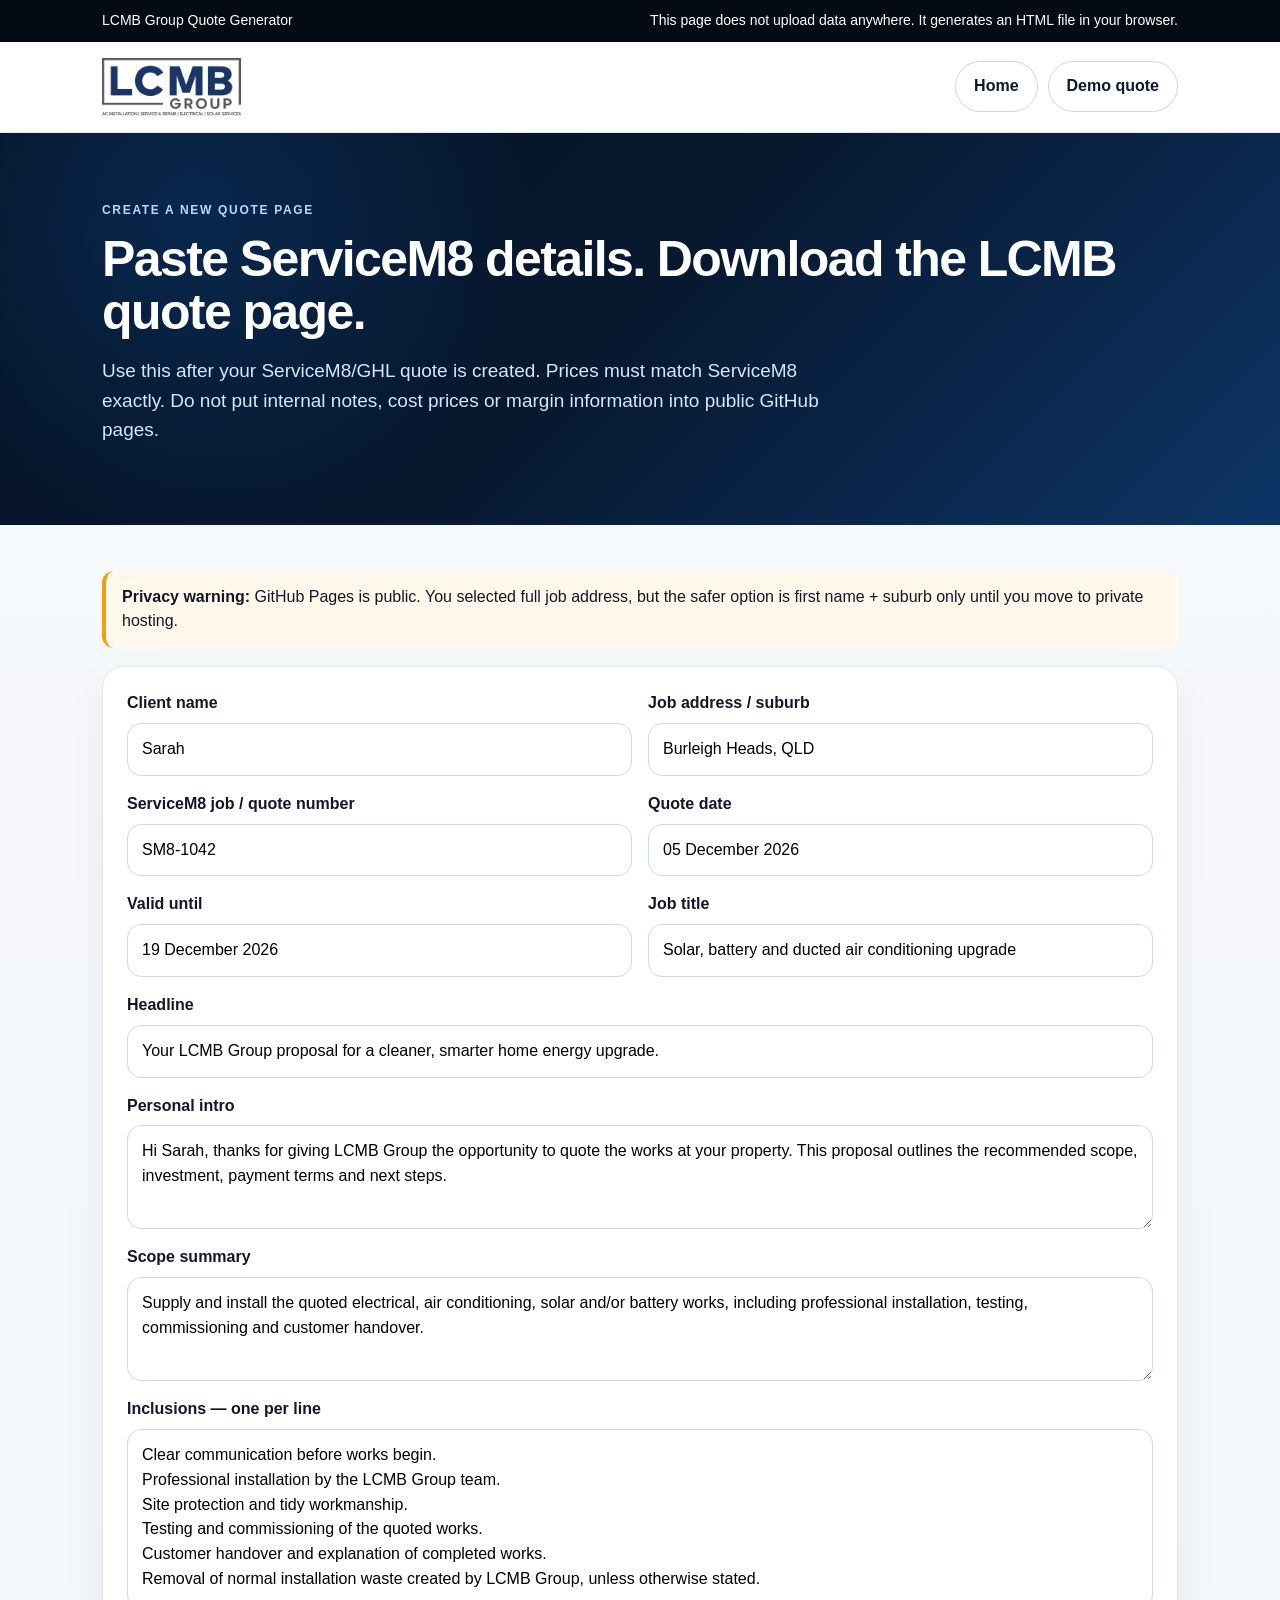
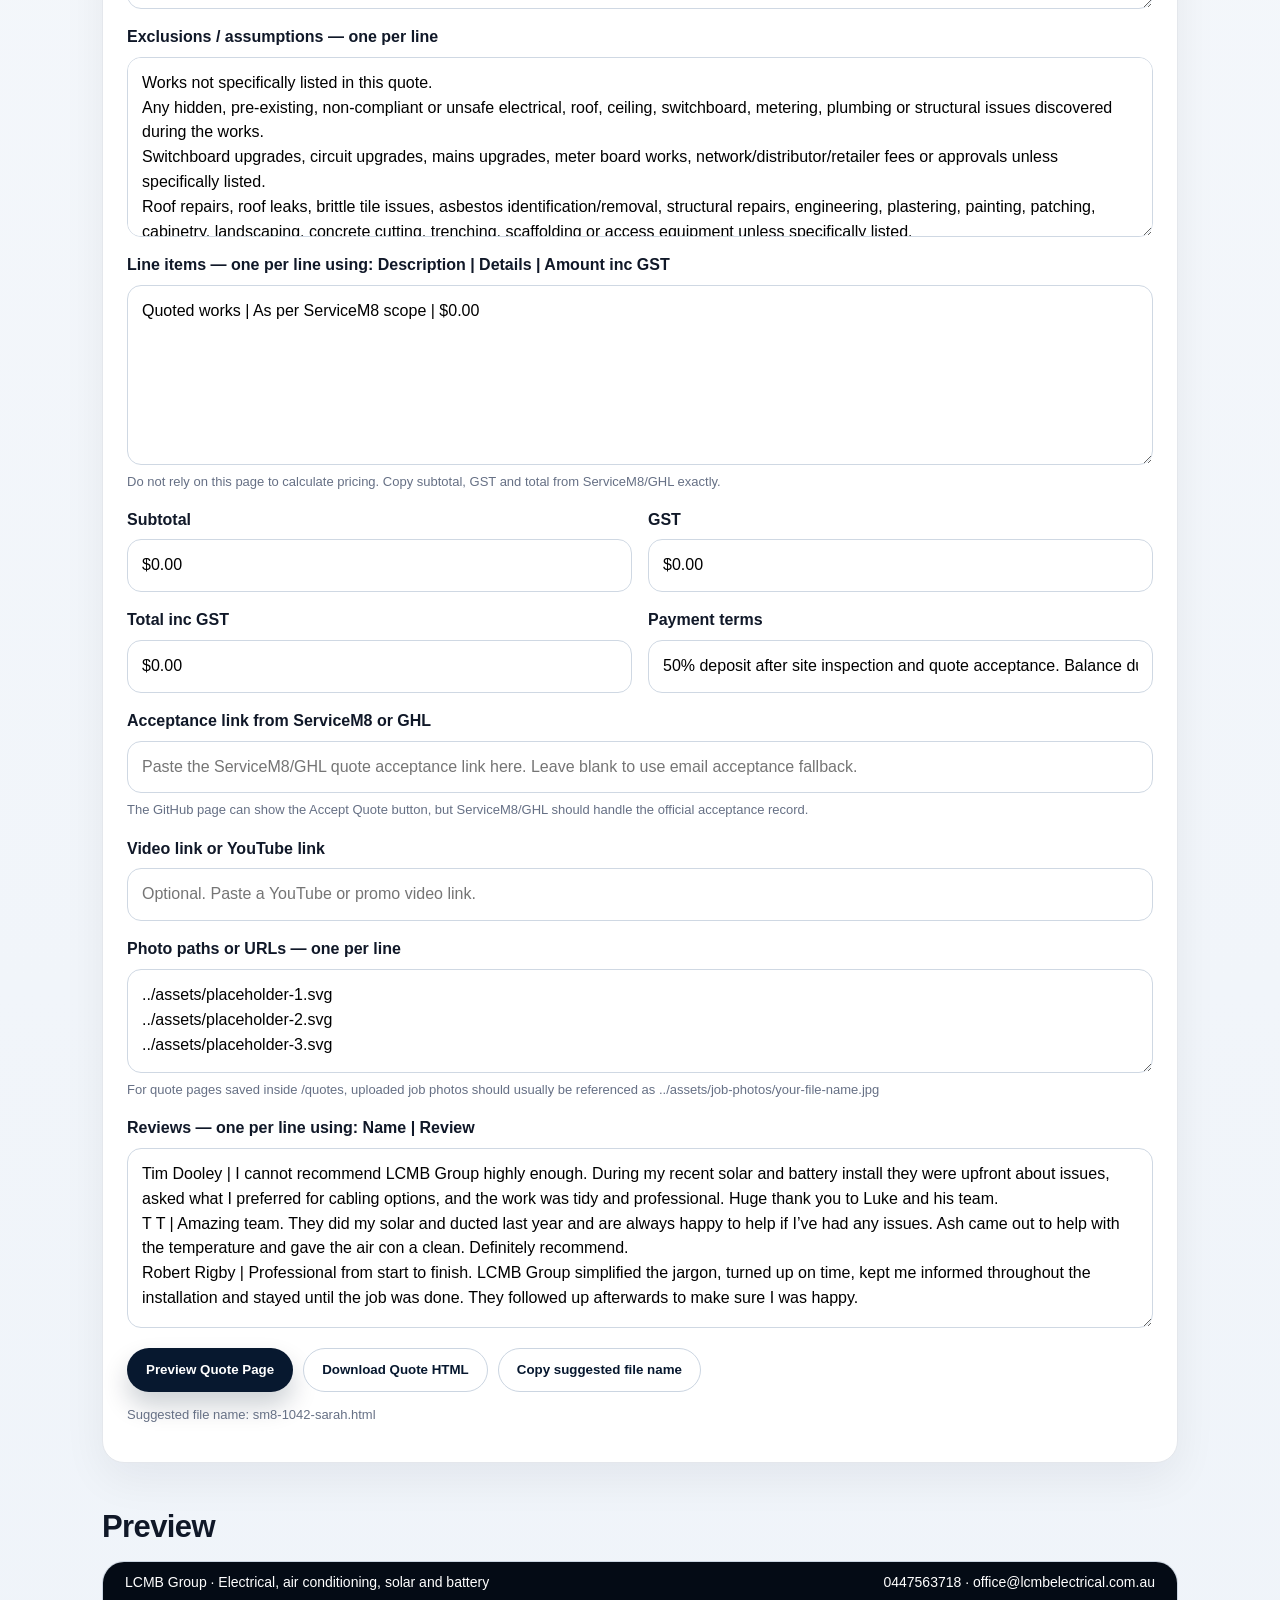
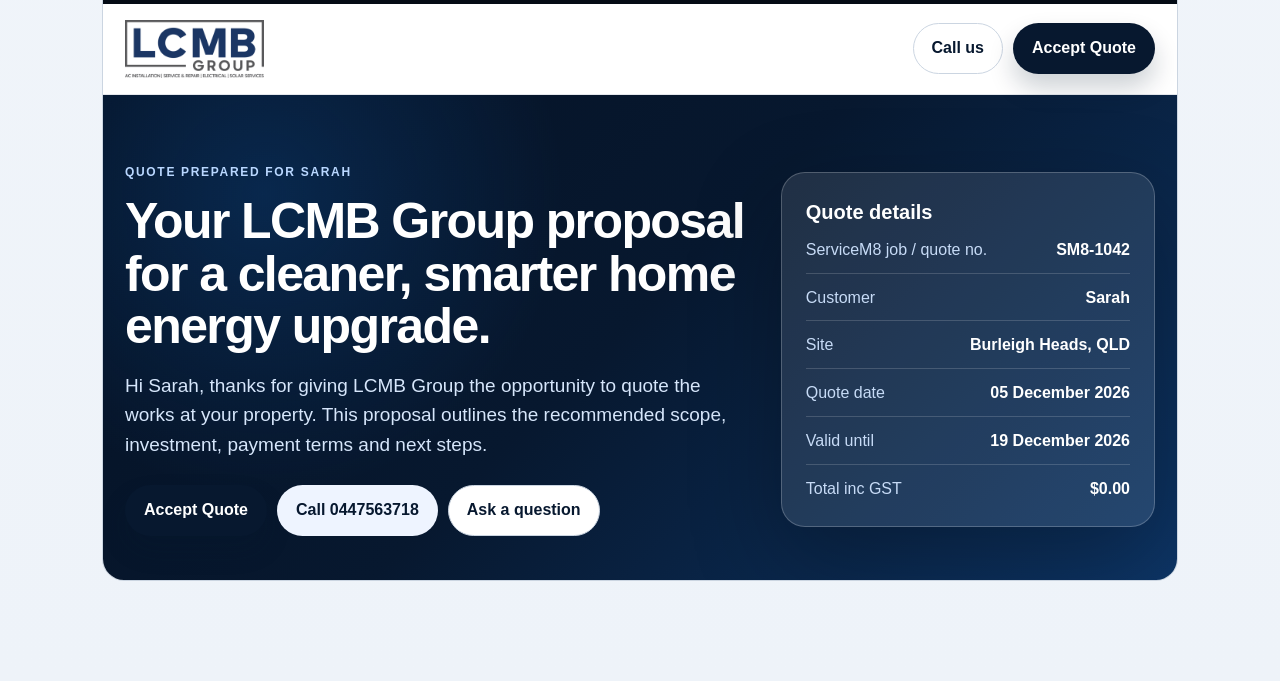
==== quote-generator.html @ 8d77b74e "Move LCMB quote website files to root" ====
<!doctype html>
<html lang="en-AU">
<head>
  <meta charset="utf-8">
  <meta name="viewport" content="width=device-width, initial-scale=1">
  <title>LCMB Quote Generator</title>
  <meta name="robots" content="noindex,nofollow">
  <link rel="stylesheet" href="assets/site.css">
</head>
<body>
  <div class="topbar">
    <div class="container">
      <span>LCMB Group Quote Generator</span>
      <span>This page does not upload data anywhere. It generates an HTML file in your browser.</span>
    </div>
  </div>
  <header class="brandbar">
    <div class="container">
      <a class="logo" href="index.html" aria-label="LCMB Group home">
        <img class="logo-img" src="assets/lcmb-logo-main.png" alt="LCMB Group">
      </a>
      <div class="nav-actions">
        <a class="btn secondary" href="index.html">Home</a>
        <a class="btn secondary" href="quotes/example-quote.html">Demo quote</a>
      </div>
    </div>
  </header>

  <section class="hero">
    <div class="container">
      <div class="kicker">Create a new quote page</div>
      <h1>Paste ServiceM8 details. Download the LCMB quote page.</h1>
      <p class="lead">Use this after your ServiceM8/GHL quote is created. Prices must match ServiceM8 exactly. Do not put internal notes, cost prices or margin information into public GitHub pages.</p>
    </div>
  </section>

  <main class="section">
    <div class="container">
      <div class="notice">
        <strong>Privacy warning:</strong> GitHub Pages is public. You selected full job address, but the safer option is first name + suburb only until you move to private hosting.
      </div>

      <form id="quoteForm" class="card" style="margin-top:18px">
        <div class="form-grid">
          <div class="form-field">
            <label for="client_name">Client name</label>
            <input id="client_name" value="Sarah">
          </div>
          <div class="form-field">
            <label for="job_address">Job address / suburb</label>
            <input id="job_address" value="Burleigh Heads, QLD">
          </div>
          <div class="form-field">
            <label for="quote_number">ServiceM8 job / quote number</label>
            <input id="quote_number" value="SM8-1042">
          </div>
          <div class="form-field">
            <label for="quote_date">Quote date</label>
            <input id="quote_date" value="">
          </div>
          <div class="form-field">
            <label for="valid_until">Valid until</label>
            <input id="valid_until" value="">
          </div>
          <div class="form-field">
            <label for="quote_title">Job title</label>
            <input id="quote_title" value="Solar, battery and ducted air conditioning upgrade">
          </div>
          <div class="form-field full">
            <label for="headline">Headline</label>
            <input id="headline" value="Your LCMB Group proposal for a cleaner, smarter home energy upgrade.">
          </div>
          <div class="form-field full">
            <label for="intro">Personal intro</label>
            <textarea id="intro">Hi Sarah, thanks for giving LCMB Group the opportunity to quote the works at your property. This proposal outlines the recommended scope, investment, payment terms and next steps.</textarea>
          </div>
          <div class="form-field full">
            <label for="scope">Scope summary</label>
            <textarea id="scope">Supply and install the quoted electrical, air conditioning, solar and/or battery works, including professional installation, testing, commissioning and customer handover.</textarea>
          </div>
          <div class="form-field full">
            <label for="inclusions">Inclusions — one per line</label>
            <textarea id="inclusions" class="tall"></textarea>
          </div>
          <div class="form-field full">
            <label for="exclusions">Exclusions / assumptions — one per line</label>
            <textarea id="exclusions" class="tall"></textarea>
          </div>
          <div class="form-field full">
            <label for="line_items">Line items — one per line using: Description | Details | Amount inc GST</label>
            <textarea id="line_items" class="tall">Quoted works | As per ServiceM8 scope | $0.00</textarea>
            <div class="small muted">Do not rely on this page to calculate pricing. Copy subtotal, GST and total from ServiceM8/GHL exactly.</div>
          </div>
          <div class="form-field">
            <label for="subtotal">Subtotal</label>
            <input id="subtotal" value="$0.00">
          </div>
          <div class="form-field">
            <label for="gst">GST</label>
            <input id="gst" value="$0.00">
          </div>
          <div class="form-field">
            <label for="total">Total inc GST</label>
            <input id="total" value="$0.00">
          </div>
          <div class="form-field">
            <label for="payment_terms">Payment terms</label>
            <input id="payment_terms" value="50% deposit after site inspection and quote acceptance. Balance due COD/on completion unless otherwise stated.">
          </div>
          <div class="form-field full">
            <label for="acceptance_url">Acceptance link from ServiceM8 or GHL</label>
            <input id="acceptance_url" placeholder="Paste the ServiceM8/GHL quote acceptance link here. Leave blank to use email acceptance fallback.">
            <div class="small muted">The GitHub page can show the Accept Quote button, but ServiceM8/GHL should handle the official acceptance record.</div>
          </div>
          <div class="form-field full">
            <label for="video_link">Video link or YouTube link</label>
            <input id="video_link" placeholder="Optional. Paste a YouTube or promo video link.">
          </div>
          <div class="form-field full">
            <label for="photos">Photo paths or URLs — one per line</label>
            <textarea id="photos" placeholder="../assets/job-photos/photo-1.jpg&#10;../assets/job-photos/photo-2.jpg&#10;../assets/job-photos/photo-3.jpg">../assets/placeholder-1.svg
../assets/placeholder-2.svg
../assets/placeholder-3.svg</textarea>
            <div class="small muted">For quote pages saved inside /quotes, uploaded job photos should usually be referenced as ../assets/job-photos/your-file-name.jpg</div>
          </div>
          <div class="form-field full">
            <label for="reviews">Reviews — one per line using: Name | Review</label>
            <textarea id="reviews" class="tall"></textarea>
          </div>
        </div>

        <div class="toolbar" style="margin-top:20px">
          <button class="btn primary" type="button" id="previewBtn">Preview Quote Page</button>
          <button class="btn secondary" type="button" id="downloadBtn">Download Quote HTML</button>
          <button class="btn secondary" type="button" id="copyNameBtn">Copy suggested file name</button>
        </div>
        <p id="fileNameOutput" class="small muted"></p>
      </form>

      <section class="section">
        <h2>Preview</h2>
        <iframe id="previewFrame" class="preview-frame" title="Quote preview"></iframe>
      </section>
    </div>
  </main>

<script>
const BUSINESS = {"name": "LCMB Group", "phone": "0447563718", "email_primary": "office@lcmbelectrical.com.au", "email_projects": "projects@lcmbelectrical.com.au", "website": "www.lcmbelectrical.com.au", "abn": "80 680 633 416", "areas": "Gold Coast and Brisbane", "services": "Electrical, air conditioning, solar and battery", "brand_colours": "Navy blue, white, dark blue, grey and black", "tone": "Premium, clean, professional and friendly"};
const DEFAULT_INCLUSIONS = "Clear communication before works begin.\nProfessional installation by the LCMB Group team.\nSite protection and tidy workmanship.\nTesting and commissioning of the quoted works.\nCustomer handover and explanation of completed works.\nRemoval of normal installation waste created by LCMB Group, unless otherwise stated.";
const DEFAULT_EXCLUSIONS = "Works not specifically listed in this quote.\nAny hidden, pre-existing, non-compliant or unsafe electrical, roof, ceiling, switchboard, metering, plumbing or structural issues discovered during the works.\nSwitchboard upgrades, circuit upgrades, mains upgrades, meter board works, network/distributor/retailer fees or approvals unless specifically listed.\nRoof repairs, roof leaks, brittle tile issues, asbestos identification/removal, structural repairs, engineering, plastering, painting, patching, cabinetry, landscaping, concrete cutting, trenching, scaffolding or access equipment unless specifically listed.\nFor air conditioning: repairs to existing ductwork, return air issues, condensate drainage issues, drain pumps, access limitations, controller/network issues or maintenance-related faults unless specifically listed.\nFor solar and battery: shading changes, tree trimming, internet/Wi-Fi/router issues, monitoring app setup beyond standard handover, tariff changes, retailer delays, distributor/metering delays, and performance changes caused by weather, shade, consumption patterns or future site changes.\nAfter-hours work, urgent attendance, permits, traffic control, additional labour/materials or variations outside the quoted scope unless approved in writing.";
const WORKMANSHIP = "LCMB Group provides a 10-year workmanship warranty on LCMB Group workmanship, subject to normal conditions and the quoted scope. Product and equipment warranties are provided by the relevant manufacturer and may vary by product. Warranty does not cover misuse, lack of maintenance, storm or accidental damage, third-party alterations, pre-existing faults, customer-supplied equipment, or issues outside the quoted works.";
const DEFAULT_REVIEWS = [{"name": "Tim Dooley", "quote": "I cannot recommend LCMB Group highly enough. During my recent solar and battery install they were upfront about issues, asked what I preferred for cabling options, and the work was tidy and professional. Huge thank you to Luke and his team."}, {"name": "T T", "quote": "Amazing team. They did my solar and ducted last year and are always happy to help if I\u2019ve had any issues. Ash came out to help with the temperature and gave the air con a clean. Definitely recommend."}, {"name": "Robert Rigby", "quote": "Professional from start to finish. LCMB Group simplified the jargon, turned up on time, kept me informed throughout the installation and stayed until the job was done. They followed up afterwards to make sure I was happy."}];
const FAQS = [["How do I accept the quote?", "Click the Accept Quote button on this page. If a ServiceM8 or GHL acceptance link has been added, it will take you to the formal acceptance page. If not, it will open an email so you can confirm acceptance in writing."], ["How long is this quote valid for?", "This quote is valid for 14 days unless stated otherwise."], ["Is GST included?", "Yes. The total shown on this quote is GST inclusive unless specifically stated otherwise."], ["Is a deposit required?", "Yes. LCMB Group generally requires a 50% deposit after site inspection and quote acceptance, with the balance due COD/on completion unless otherwise stated."], ["What happens if extra work is found?", "If extra works, hidden faults or safety issues are found, LCMB Group will explain the issue and seek approval before proceeding with additional chargeable work."], ["Do you clean up afterwards?", "Yes. We aim to leave the work area clean and tidy, including removal of normal installation waste created by our team unless otherwise stated."], ["Who handles product warranties?", "Manufacturer warranties apply to products and equipment. LCMB Group will provide workmanship support for our own installation work in line with our workmanship warranty."]];
const SITE_CSS = "\n:root{\n  --navy:#07182f;\n  --navy2:#0b2547;\n  --blue:#0e4d92;\n  --ink:#101828;\n  --muted:#667085;\n  --line:#d0d5dd;\n  --bg:#f5f7fb;\n  --card:#ffffff;\n  --soft:#eaf2ff;\n  --dark:#050b14;\n  --ok:#0f766e;\n}\n*{box-sizing:border-box}\nbody{\n  margin:0;\n  font-family:Arial, Helvetica, sans-serif;\n  color:var(--ink);\n  background:linear-gradient(180deg,#f7f9fc 0%,#eef3f9 100%);\n  line-height:1.55;\n}\na{color:inherit}\n.container{max-width:1120px;margin:0 auto;padding:0 22px}\n.topbar{\n  background:#040b15;\n  color:white;\n  font-size:14px;\n}\n.topbar .container{\n  display:flex;\n  gap:18px;\n  justify-content:space-between;\n  align-items:center;\n  padding-top:10px;\n  padding-bottom:10px;\n  flex-wrap:wrap;\n}\n.brandbar{\n  background:rgba(255,255,255,.96);\n  border-bottom:1px solid #e4e7ec;\n  position:sticky;\n  top:0;\n  z-index:50;\n  backdrop-filter:blur(8px);\n}\n.brandbar .container{\n  display:flex;\n  align-items:center;\n  justify-content:space-between;\n  padding-top:16px;\n  padding-bottom:16px;\n  gap:20px;\n}\n.logo{\n  display:flex;\n  align-items:center;\n  gap:12px;\n  text-decoration:none;\n}\n.logo-mark{\n  width:46px;height:46px;border-radius:13px;\n  background:linear-gradient(135deg,var(--navy),var(--blue));\n  display:grid;place-items:center;color:white;font-weight:800;letter-spacing:-1px;\n  box-shadow:0 12px 28px rgba(7,24,47,.22);\n}\n.logo-text strong{display:block;font-size:19px;letter-spacing:.06em}\n.logo-text span{display:block;font-size:12px;color:var(--muted);text-transform:uppercase;letter-spacing:.12em}\n\n.logo-img{\n  display:block;\n  width:auto;\n  height:58px;\n  max-width:260px;\n  object-fit:contain;\n}\n@media (max-width:520px){\n  .logo-img{height:46px;max-width:220px}\n}\n\n.nav-actions{display:flex;gap:10px;flex-wrap:wrap}\n.btn{\n  display:inline-flex;align-items:center;justify-content:center;\n  gap:8px;\n  min-height:44px;\n  padding:12px 18px;\n  border-radius:999px;\n  border:1px solid transparent;\n  text-decoration:none;\n  font-weight:700;\n  cursor:pointer;\n  transition:.18s ease;\n  font-family:inherit;\n}\n.btn.primary{background:var(--navy);color:white;box-shadow:0 14px 26px rgba(7,24,47,.20)}\n.btn.primary:hover{background:#0d2b52;transform:translateY(-1px)}\n.btn.secondary{background:white;color:var(--navy);border-color:#cbd5e1}\n.btn.secondary:hover{border-color:var(--navy);transform:translateY(-1px)}\n.btn.light{background:#eef4ff;color:var(--navy)}\n.hero{\n  background:\n    radial-gradient(circle at 15% 20%,rgba(14,77,146,.35),transparent 30%),\n    linear-gradient(135deg,#051225 0%,#07182f 48%,#0d3566 100%);\n  color:white;\n  padding:68px 0 54px;\n}\n.hero-grid{\n  display:grid;\n  grid-template-columns:1.25fr .75fr;\n  gap:32px;\n  align-items:center;\n}\n.kicker{\n  color:#b9d7ff;\n  font-weight:800;\n  text-transform:uppercase;\n  letter-spacing:.14em;\n  font-size:12px;\n  margin-bottom:14px;\n}\nh1{font-size:50px;line-height:1.05;margin:0 0 18px;letter-spacing:-1.6px}\nh2{font-size:31px;line-height:1.15;margin:0 0 16px;letter-spacing:-.6px}\nh3{font-size:20px;margin:0 0 10px}\n.lead{font-size:19px;color:#d6e6fb;max-width:720px;margin:0 0 26px}\n.hero-card{\n  background:rgba(255,255,255,.1);\n  border:1px solid rgba(255,255,255,.22);\n  border-radius:24px;\n  padding:24px;\n  box-shadow:0 30px 90px rgba(0,0,0,.28);\n}\n.detail-list{display:grid;gap:12px}\n.detail-row{\n  display:flex;justify-content:space-between;gap:18px;\n  border-bottom:1px solid rgba(255,255,255,.16);\n  padding-bottom:10px;\n}\n.detail-row:last-child{border-bottom:0;padding-bottom:0}\n.detail-row span:first-child{color:#c7dbf6}\n.detail-row span:last-child{text-align:right;font-weight:700}\n.section{padding:46px 0}\n.cards{display:grid;grid-template-columns:repeat(3,1fr);gap:18px}\n.card{\n  background:var(--card);\n  border:1px solid #e4e7ec;\n  border-radius:22px;\n  padding:24px;\n  box-shadow:0 16px 44px rgba(16,24,40,.06);\n}\n.card.soft{background:#f8fbff}\n.card.dark{background:var(--navy);color:white;border-color:transparent}\n.card.dark p,.card.dark li{color:#d6e6fb}\n.muted{color:var(--muted)}\n.grid-2{display:grid;grid-template-columns:1fr 1fr;gap:18px}\n.grid-3{display:grid;grid-template-columns:repeat(3,1fr);gap:18px}\n.pill{\n  display:inline-flex;\n  background:#e8f2ff;\n  color:#0b3a70;\n  border:1px solid #c9ddfb;\n  border-radius:999px;\n  padding:8px 12px;\n  font-weight:800;\n  font-size:13px;\n}\n.list{\n  padding:0;\n  margin:12px 0 0;\n  list-style:none;\n}\n.list li{\n  padding:11px 0 11px 34px;\n  border-bottom:1px solid #edf0f5;\n  position:relative;\n}\n.list li:last-child{border-bottom:0}\n.list li:before{\n  content:\"\u2713\";\n  width:22px;height:22px;\n  border-radius:50%;\n  background:#e7f6f3;\n  color:var(--ok);\n  position:absolute;\n  left:0;top:12px;\n  display:grid;place-items:center;\n  font-weight:900;\n}\n.list.warn li:before{\n  content:\"\";\n  background:#fff3e6;\n  border:2px solid #f59e0b;\n}\n.quote-table{\n  width:100%;\n  border-collapse:collapse;\n  overflow:hidden;\n  border-radius:18px;\n  background:white;\n}\n.quote-table th{\n  background:#07182f;color:white;\n  text-align:left;\n  padding:14px;\n  font-size:13px;\n  letter-spacing:.08em;\n  text-transform:uppercase;\n}\n.quote-table td{\n  border-bottom:1px solid #edf0f5;\n  padding:14px;\n  vertical-align:top;\n}\n.quote-table td:last-child,.quote-table th:last-child{text-align:right;white-space:nowrap}\n.total-box{\n  max-width:430px;\n  margin-left:auto;\n  margin-top:16px;\n  background:white;\n  border:1px solid #e4e7ec;\n  border-radius:22px;\n  padding:18px;\n}\n.total-row{\n  display:flex;justify-content:space-between;gap:16px;\n  padding:9px 0;border-bottom:1px solid #edf0f5;\n}\n.total-row:last-child{border-bottom:0}\n.total-row.grand{\n  font-size:24px;\n  font-weight:900;\n  color:var(--navy);\n}\n.process{counter-reset:step;display:grid;grid-template-columns:repeat(4,1fr);gap:16px}\n.step{\n  background:white;border:1px solid #e4e7ec;border-radius:22px;padding:22px;\n  position:relative;\n}\n.step:before{\n  counter-increment:step;\n  content:counter(step);\n  display:grid;place-items:center;\n  width:34px;height:34px;border-radius:50%;\n  background:var(--navy);color:white;font-weight:900;\n  margin-bottom:12px;\n}\n.review{\n  display:flex;flex-direction:column;gap:12px;\n}\n.review .stars{color:#f59e0b;letter-spacing:2px;font-size:17px}\n.video-wrap{\n  position:relative;padding-bottom:56.25%;height:0;overflow:hidden;border-radius:22px;background:#0b1220;border:1px solid #26364d;\n}\n.video-wrap iframe{position:absolute;inset:0;width:100%;height:100%;border:0}\n.photo-grid{display:grid;grid-template-columns:repeat(3,1fr);gap:12px}\n.photo-grid img{\n  width:100%;\n  height:210px;\n  object-fit:cover;\n  border-radius:18px;\n  border:1px solid #e4e7ec;\n  background:#eef2f7;\n}\n.cta{\n  background:linear-gradient(135deg,#07182f,#0d3566);\n  color:white;\n  border-radius:28px;\n  padding:34px;\n  display:flex;\n  align-items:center;\n  justify-content:space-between;\n  gap:20px;\n  flex-wrap:wrap;\n}\n.cta p{color:#d6e6fb;margin:0}\n.footer{\n  background:#040b15;color:#cbd5e1;padding:30px 0;font-size:14px;\n}\n.footer a{color:white}\n.notice{\n  border-left:4px solid #f59e0b;\n  background:#fff8eb;\n  padding:14px 16px;\n  border-radius:12px;\n}\n.form-grid{\n  display:grid;\n  grid-template-columns:1fr 1fr;\n  gap:16px;\n}\n.form-field{display:flex;flex-direction:column;gap:7px}\n.form-field.full{grid-column:1/-1}\nlabel{font-weight:800}\ninput,textarea,select{\n  width:100%;\n  border:1px solid #cfd8e3;\n  border-radius:14px;\n  padding:13px 14px;\n  font:inherit;\n  background:white;\n}\ntextarea{min-height:104px;resize:vertical}\ntextarea.tall{min-height:180px}\n.toolbar{\n  display:flex;\n  gap:10px;\n  flex-wrap:wrap;\n  align-items:center;\n}\n.preview-frame{\n  width:100%;\n  min-height:620px;\n  border:1px solid #cbd5e1;\n  border-radius:22px;\n  background:white;\n}\n.small{font-size:13px}\n@media (max-width:900px){\n  .hero-grid,.grid-2,.cards,.grid-3,.process{grid-template-columns:1fr}\n  h1{font-size:38px}\n  .brandbar .container{align-items:flex-start;flex-direction:column}\n  .form-grid{grid-template-columns:1fr}\n  .photo-grid{grid-template-columns:1fr}\n  .quote-table{font-size:14px}\n  .quote-table th:nth-child(2),.quote-table td:nth-child(2){display:none}\n}\n@media print{\n  .topbar,.brandbar .nav-actions,.cta .btn,.no-print{display:none!important}\n  body{background:white}\n  .section{padding:22px 0}\n  .card,.total-box{box-shadow:none}\n}\n";

function $(id) { return document.getElementById(id); }

function escapeHtml(value) {
  return String(value ?? "").replace(/[&<>"']/g, function(ch) {
    return ({"&":"&amp;","<":"&lt;",">":"&gt;","\"":"&quot;","'":"&#039;"})[ch];
  });
}

function initDefaults() {
  $("inclusions").value = DEFAULT_INCLUSIONS;
  $("exclusions").value = DEFAULT_EXCLUSIONS;
  $("reviews").value = DEFAULT_REVIEWS.map(r => r.name + " | " + r.quote).join("\n");
  const today = new Date();
  const valid = new Date();
  valid.setDate(today.getDate() + 14);
  $("quote_date").value = formatDate(today);
  $("valid_until").value = formatDate(valid);
}
function formatDate(d) {
  return d.toLocaleDateString("en-AU", { day: "2-digit", month: "long", year: "numeric" });
}

function readLines(id) {
  return $(id).value.split(/\r?\n/).map(s => s.trim()).filter(Boolean);
}

function linesToLi(lines, fallback) {
  const items = lines.length ? lines : [fallback || "To be confirmed."];
  return items.map(item => `<li>${escapeHtml(item)}</li>`).join("\n");
}

function reviewCards() {
  const rows = readLines("reviews").map(line => {
    const parts = line.split("|");
    return {
      name: (parts[0] || "LCMB customer").trim(),
      quote: (parts.slice(1).join("|") || "").trim()
    };
  }).filter(r => r.quote);
  const finalRows = rows.length ? rows : DEFAULT_REVIEWS;
  return finalRows.map(r => `<div class="card review"><div class="stars">★★★★★</div><p>“${escapeHtml(r.quote)}”</p><strong>${escapeHtml(r.name)}</strong></div>`).join("\n");
}

function faqCards() {
  return FAQS.map(row => `<div class="card"><h3>${escapeHtml(row[0])}</h3><p class="muted">${escapeHtml(row[1])}</p></div>`).join("\n");
}

function tableRows() {
  const lines = readLines("line_items");
  if (!lines.length) return "<tr><td>Quoted works</td><td>As per ServiceM8 quote.</td><td>Refer to ServiceM8</td></tr>";
  return lines.map(line => {
    const parts = line.split("|").map(p => p.trim());
    let desc = parts[0] || "";
    let detail = "";
    let amount = "";
    if (parts.length === 1) {
      amount = "";
    } else if (parts.length === 2) {
      amount = parts[1];
    } else {
      detail = parts[1];
      amount = parts.slice(2).join(" | ");
    }
    return `<tr><td>${escapeHtml(desc)}</td><td>${escapeHtml(detail)}</td><td>${escapeHtml(amount)}</td></tr>`;
  }).join("\n");
}

function youtubeEmbed(url) {
  const value = String(url || "").trim();
  if (!value) return "";
  let id = "";
  let match = value.match(/youtu\.be\/([A-Za-z0-9_-]{6,})/);
  if (match) id = match[1];
  match = value.match(/[?&]v=([A-Za-z0-9_-]{6,})/);
  if (match) id = match[1];
  match = value.match(/youtube\.com\/shorts\/([A-Za-z0-9_-]{6,})/);
  if (match) id = match[1];
  match = value.match(/youtube\.com\/embed\/([A-Za-z0-9_-]{6,})/);
  if (match) id = match[1];
  return id ? `https://www.youtube.com/embed/${id}` : "";
}

function videoBlock() {
  const link = $("video_link").value.trim();
  const embed = youtubeEmbed(link);
  if (embed) {
    return `<section class="section">
      <div class="container grid-2">
        <div>
          <span class="pill">About LCMB Group</span>
          <h2 style="margin-top:12px">A quick look at the team behind the work</h2>
          <p class="muted">Watch this short video to learn more about LCMB Group and the way we approach workmanship, communication and customer care.</p>
        </div>
        <div class="video-wrap"><iframe src="${escapeHtml(embed)}" title="LCMB Group video" allowfullscreen></iframe></div>
      </div>
    </section>`;
  }
  if (link) {
    return `<section class="section"><div class="container card"><span class="pill">About LCMB Group</span><h2 style="margin-top:12px">A quick look at the team behind the work</h2><p class="muted">Company video: <a href="${escapeHtml(link)}" target="_blank" rel="noopener">watch here</a></p></div></section>`;
  }
  return "";
}

function photoGrid() {
  const photos = readLines("photos");
  const finalPhotos = photos.length ? photos : ["../assets/placeholder-1.svg","../assets/placeholder-2.svg","../assets/placeholder-3.svg"];
  return finalPhotos.map(src => `<img src="${escapeHtml(src)}" alt="LCMB project photo">`).join("\n");
}

function getAcceptHref() {
  const acceptance = $("acceptance_url").value.trim();
  if (acceptance) return acceptance;
  const subject = encodeURIComponent("Accepting quote " + $("quote_number").value.trim());
  const body = encodeURIComponent("Hi LCMB Group,\n\nI would like to accept quote " + $("quote_number").value.trim() + ".\n\nThanks.");
  return `mailto:${BUSINESS.email_primary}?subject=${subject}&body=${body}`;
}

function suggestedFileName() {
  const q = $("quote_number").value.trim().toLowerCase().replace(/[^a-z0-9]+/g, "-").replace(/^-|-$/g, "") || "quote";
  const c = $("client_name").value.trim().toLowerCase().replace(/[^a-z0-9]+/g, "-").replace(/^-|-$/g, "") || "client";
  return `${q}-${c}.html`;
}

function buildHtml() {
  const acceptHref = getAcceptHref();
  return `<!doctype html>
<html lang="en-AU">
<head>
  <meta charset="utf-8">
  <meta name="viewport" content="width=device-width, initial-scale=1">
  <title>${escapeHtml($("quote_title").value)} · ${escapeHtml($("quote_number").value)}</title>
  <meta name="robots" content="noindex,nofollow">
  <style>${SITE_CSS}</style>
</head>
<body>
  <div class="topbar">
    <div class="container">
      <span>LCMB Group · ${escapeHtml(BUSINESS.services)}</span>
      <span>${escapeHtml(BUSINESS.phone)} · ${escapeHtml(BUSINESS.email_primary)}</span>
    </div>
  </div>
  <header class="brandbar">
    <div class="container">
      <a class="logo" href="../index.html" aria-label="LCMB Group home">
        <img class="logo-img" src="../assets/lcmb-logo-main.png" alt="LCMB Group">
      </a>
      <div class="nav-actions">
        <a class="btn secondary" href="tel:${escapeHtml(BUSINESS.phone)}">Call us</a>
        <a class="btn primary" href="${escapeHtml(acceptHref)}" target="_blank" rel="noopener">Accept Quote</a>
      </div>
    </div>
  </header>

  <section class="hero">
    <div class="container hero-grid">
      <div>
        <div class="kicker">Quote prepared for ${escapeHtml($("client_name").value)}</div>
        <h1>${escapeHtml($("headline").value)}</h1>
        <p class="lead">${escapeHtml($("intro").value)}</p>
        <div class="toolbar">
          <a class="btn primary" href="${escapeHtml(acceptHref)}" target="_blank" rel="noopener">Accept Quote</a>
          <a class="btn light" href="tel:${escapeHtml(BUSINESS.phone)}">Call ${escapeHtml(BUSINESS.phone)}</a>
          <a class="btn secondary" href="mailto:${escapeHtml(BUSINESS.email_primary)}?subject=Question%20about%20quote%20${encodeURIComponent($("quote_number").value)}">Ask a question</a>
        </div>
      </div>
      <div class="hero-card">
        <h3>Quote details</h3>
        <div class="detail-list">
          <div class="detail-row"><span>ServiceM8 job / quote no.</span><span>${escapeHtml($("quote_number").value)}</span></div>
          <div class="detail-row"><span>Customer</span><span>${escapeHtml($("client_name").value)}</span></div>
          <div class="detail-row"><span>Site</span><span>${escapeHtml($("job_address").value)}</span></div>
          <div class="detail-row"><span>Quote date</span><span>${escapeHtml($("quote_date").value)}</span></div>
          <div class="detail-row"><span>Valid until</span><span>${escapeHtml($("valid_until").value)}</span></div>
          <div class="detail-row"><span>Total inc GST</span><span>${escapeHtml($("total").value)}</span></div>
        </div>
      </div>
    </div>
  </section>

  <main>
    <section class="section">
      <div class="container grid-2">
        <div class="card">
          <span class="pill">Recommended scope</span>
          <h2 style="margin-top:12px">${escapeHtml($("quote_title").value)}</h2>
          <p>${escapeHtml($("scope").value)}</p>
        </div>
        <div class="card dark">
          <span class="pill">Why LCMB Group</span>
          <h2 style="margin-top:12px">Reliable, clean and professional trade delivery.</h2>
          <p>LCMB Group services the Gold Coast and Brisbane across electrical, air conditioning, solar and battery projects. Our focus is clear communication, tidy workmanship, high-quality delivery and a straightforward customer experience.</p>
        </div>
      </div>
    </section>

    <section class="section" style="background:#fff">
      <div class="container grid-2">
        <div class="card soft">
          <h2>What is included</h2>
          <ul class="list">${linesToLi(readLines("inclusions"), "To be confirmed.")}</ul>
        </div>
        <div class="card">
          <h2>Exclusions and assumptions</h2>
          <ul class="list warn">${linesToLi(readLines("exclusions"), "Standard exclusions apply.")}</ul>
        </div>
      </div>
    </section>

    <section class="section">
      <div class="container">
        <span class="pill">Investment</span>
        <h2 style="margin-top:12px">Itemised price list</h2>
        <p class="muted">Pricing below should match the official ServiceM8/GHL quote exactly.</p>
        <table class="quote-table">
          <thead><tr><th>Description</th><th>Details</th><th>Amount inc GST</th></tr></thead>
          <tbody>${tableRows()}</tbody>
        </table>
        <div class="total-box">
          <div class="total-row"><span>Subtotal</span><strong>${escapeHtml($("subtotal").value)}</strong></div>
          <div class="total-row"><span>GST</span><strong>${escapeHtml($("gst").value)}</strong></div>
          <div class="total-row grand"><span>Total inc GST</span><span>${escapeHtml($("total").value)}</span></div>
          <div class="total-row"><span>Payment terms</span><strong>${escapeHtml($("payment_terms").value)}</strong></div>
        </div>
      </div>
    </section>

    ${videoBlock()}

    <section class="section" style="background:#fff">
      <div class="container">
        <span class="pill">Similar work and proof</span>
        <h2 style="margin-top:12px">Project photos</h2>
        <p class="muted">Replace the placeholder images with LCMB project photos when ready.</p>
        <div class="photo-grid">${photoGrid()}</div>
      </div>
    </section>

    <section class="section">
      <div class="container">
        <span class="pill">Google reviews</span>
        <h2 style="margin-top:12px">What customers say about LCMB Group</h2>
        <div class="grid-3">${reviewCards()}</div>
      </div>
    </section>

    <section class="section" style="background:#fff">
      <div class="container">
        <span class="pill">Process</span>
        <h2 style="margin-top:12px">Simple next steps</h2>
        <div class="process">
          <div class="step"><h3>Accept quote</h3><p class="muted">Approve the quote using the acceptance button, ServiceM8/GHL link or written confirmation.</p></div>
          <div class="step"><h3>Deposit and booking</h3><p class="muted">A 50% deposit secures the job booking unless otherwise stated.</p></div>
          <div class="step"><h3>Complete works</h3><p class="muted">Our team completes the agreed scope with professional communication and tidy workmanship.</p></div>
          <div class="step"><h3>Handover</h3><p class="muted">We test, commission and explain the completed works. Final payment is due COD/on completion.</p></div>
        </div>
      </div>
    </section>

    <section class="section">
      <div class="container grid-2">
        <div class="card">
          <h2>10-year workmanship warranty</h2>
          <p>${escapeHtml(WORKMANSHIP)}</p>
        </div>
        <div class="card">
          <h2>Payment terms</h2>
          <p>${escapeHtml($("payment_terms").value)}</p>
        </div>
      </div>
    </section>

    <section class="section" style="background:#fff">
      <div class="container">
        <span class="pill">FAQs</span>
        <h2 style="margin-top:12px">Common questions</h2>
        <div class="grid-2">${faqCards()}</div>
      </div>
    </section>

    <section class="section">
      <div class="container">
        <div class="cta">
          <div>
            <h2 style="margin-bottom:8px">Ready to proceed?</h2>
            <p>Accept the quote or contact LCMB Group if you would like to clarify anything before booking.</p>
          </div>
          <div class="toolbar">
            <a class="btn light" href="${escapeHtml(acceptHref)}" target="_blank" rel="noopener">Accept Quote</a>
            <a class="btn secondary" href="tel:${escapeHtml(BUSINESS.phone)}">Call us</a>
            <a class="btn secondary" href="mailto:${escapeHtml(BUSINESS.email_primary)}?subject=Question%20about%20quote%20${encodeURIComponent($("quote_number").value)}">Email us</a>
          </div>
        </div>
      </div>
    </section>
  </main>

  <footer class="footer">
    <div class="container">
      <strong>LCMB Group</strong><br>
      ABN ${escapeHtml(BUSINESS.abn)} · ${escapeHtml(BUSINESS.areas)} · ${escapeHtml(BUSINESS.website)}<br>
      ${escapeHtml(BUSINESS.phone)} · ${escapeHtml(BUSINESS.email_primary)} · ${escapeHtml(BUSINESS.email_projects)}
    </div>
  </footer>
</body>
</html>`;
}

function preview() {
  const frame = $("previewFrame");
  frame.srcdoc = buildHtml();
  $("fileNameOutput").textContent = "Suggested file name: " + suggestedFileName();
}

function downloadQuote() {
  const blob = new Blob([buildHtml()], { type: "text/html" });
  const a = document.createElement("a");
  a.href = URL.createObjectURL(blob);
  a.download = suggestedFileName();
  document.body.appendChild(a);
  a.click();
  a.remove();
  setTimeout(() => URL.revokeObjectURL(a.href), 1000);
}

function copyFileName() {
  navigator.clipboard.writeText(suggestedFileName()).then(() => {
    $("fileNameOutput").textContent = "Copied file name: " + suggestedFileName();
  }).catch(() => {
    $("fileNameOutput").textContent = "Suggested file name: " + suggestedFileName();
  });
}

initDefaults();
$("previewBtn").addEventListener("click", preview);
$("downloadBtn").addEventListener("click", downloadQuote);
$("copyNameBtn").addEventListener("click", copyFileName);
preview();
</script>
</body>
</html>
---- assets/site.css ----
:root{
  --navy:#07182f;
  --navy2:#0b2547;
  --blue:#0e4d92;
  --ink:#101828;
  --muted:#667085;
  --line:#d0d5dd;
  --bg:#f5f7fb;
  --card:#ffffff;
  --soft:#eaf2ff;
  --dark:#050b14;
  --ok:#0f766e;
}
*{box-sizing:border-box}
body{
  margin:0;
  font-family:Arial, Helvetica, sans-serif;
  color:var(--ink);
  background:linear-gradient(180deg,#f7f9fc 0%,#eef3f9 100%);
  line-height:1.55;
}
a{color:inherit}
.container{max-width:1120px;margin:0 auto;padding:0 22px}
.topbar{
  background:#040b15;
  color:white;
  font-size:14px;
}
.topbar .container{
  display:flex;
  gap:18px;
  justify-content:space-between;
  align-items:center;
  padding-top:10px;
  padding-bottom:10px;
  flex-wrap:wrap;
}
.brandbar{
  background:rgba(255,255,255,.96);
  border-bottom:1px solid #e4e7ec;
  position:sticky;
  top:0;
  z-index:50;
  backdrop-filter:blur(8px);
}
.brandbar .container{
  display:flex;
  align-items:center;
  justify-content:space-between;
  padding-top:16px;
  padding-bottom:16px;
  gap:20px;
}
.logo{
  display:flex;
  align-items:center;
  gap:12px;
  text-decoration:none;
}
.logo-mark{
  width:46px;height:46px;border-radius:13px;
  background:linear-gradient(135deg,var(--navy),var(--blue));
  display:grid;place-items:center;color:white;font-weight:800;letter-spacing:-1px;
  box-shadow:0 12px 28px rgba(7,24,47,.22);
}
.logo-text strong{display:block;font-size:19px;letter-spacing:.06em}
.logo-text span{display:block;font-size:12px;color:var(--muted);text-transform:uppercase;letter-spacing:.12em}

.logo-img{
  display:block;
  width:auto;
  height:58px;
  max-width:260px;
  object-fit:contain;
}
@media (max-width:520px){
  .logo-img{height:46px;max-width:220px}
}

.nav-actions{display:flex;gap:10px;flex-wrap:wrap}
.btn{
  display:inline-flex;align-items:center;justify-content:center;
  gap:8px;
  min-height:44px;
  padding:12px 18px;
  border-radius:999px;
  border:1px solid transparent;
  text-decoration:none;
  font-weight:700;
  cursor:pointer;
  transition:.18s ease;
  font-family:inherit;
}
.btn.primary{background:var(--navy);color:white;box-shadow:0 14px 26px rgba(7,24,47,.20)}
.btn.primary:hover{background:#0d2b52;transform:translateY(-1px)}
.btn.secondary{background:white;color:var(--navy);border-color:#cbd5e1}
.btn.secondary:hover{border-color:var(--navy);transform:translateY(-1px)}
.btn.light{background:#eef4ff;color:var(--navy)}
.hero{
  background:
    radial-gradient(circle at 15% 20%,rgba(14,77,146,.35),transparent 30%),
    linear-gradient(135deg,#051225 0%,#07182f 48%,#0d3566 100%);
  color:white;
  padding:68px 0 54px;
}
.hero-grid{
  display:grid;
  grid-template-columns:1.25fr .75fr;
  gap:32px;
  align-items:center;
}
.kicker{
  color:#b9d7ff;
  font-weight:800;
  text-transform:uppercase;
  letter-spacing:.14em;
  font-size:12px;
  margin-bottom:14px;
}
h1{font-size:50px;line-height:1.05;margin:0 0 18px;letter-spacing:-1.6px}
h2{font-size:31px;line-height:1.15;margin:0 0 16px;letter-spacing:-.6px}
h3{font-size:20px;margin:0 0 10px}
.lead{font-size:19px;color:#d6e6fb;max-width:720px;margin:0 0 26px}
.hero-card{
  background:rgba(255,255,255,.1);
  border:1px solid rgba(255,255,255,.22);
  border-radius:24px;
  padding:24px;
  box-shadow:0 30px 90px rgba(0,0,0,.28);
}
.detail-list{display:grid;gap:12px}
.detail-row{
  display:flex;justify-content:space-between;gap:18px;
  border-bottom:1px solid rgba(255,255,255,.16);
  padding-bottom:10px;
}
.detail-row:last-child{border-bottom:0;padding-bottom:0}
.detail-row span:first-child{color:#c7dbf6}
.detail-row span:last-child{text-align:right;font-weight:700}
.section{padding:46px 0}
.cards{display:grid;grid-template-columns:repeat(3,1fr);gap:18px}
.card{
  background:var(--card);
  border:1px solid #e4e7ec;
  border-radius:22px;
  padding:24px;
  box-shadow:0 16px 44px rgba(16,24,40,.06);
}
.card.soft{background:#f8fbff}
.card.dark{background:var(--navy);color:white;border-color:transparent}
.card.dark p,.card.dark li{color:#d6e6fb}
.muted{color:var(--muted)}
.grid-2{display:grid;grid-template-columns:1fr 1fr;gap:18px}
.grid-3{display:grid;grid-template-columns:repeat(3,1fr);gap:18px}
.pill{
  display:inline-flex;
  background:#e8f2ff;
  color:#0b3a70;
  border:1px solid #c9ddfb;
  border-radius:999px;
  padding:8px 12px;
  font-weight:800;
  font-size:13px;
}
.list{
  padding:0;
  margin:12px 0 0;
  list-style:none;
}
.list li{
  padding:11px 0 11px 34px;
  border-bottom:1px solid #edf0f5;
  position:relative;
}
.list li:last-child{border-bottom:0}
.list li:before{
  content:"✓";
  width:22px;height:22px;
  border-radius:50%;
  background:#e7f6f3;
  color:var(--ok);
  position:absolute;
  left:0;top:12px;
  display:grid;place-items:center;
  font-weight:900;
}
.list.warn li:before{
  content:"";
  background:#fff3e6;
  border:2px solid #f59e0b;
}
.quote-table{
  width:100%;
  border-collapse:collapse;
  overflow:hidden;
  border-radius:18px;
  background:white;
}
.quote-table th{
  background:#07182f;color:white;
  text-align:left;
  padding:14px;
  font-size:13px;
  letter-spacing:.08em;
  text-transform:uppercase;
}
.quote-table td{
  border-bottom:1px solid #edf0f5;
  padding:14px;
  vertical-align:top;
}
.quote-table td:last-child,.quote-table th:last-child{text-align:right;white-space:nowrap}
.total-box{
  max-width:430px;
  margin-left:auto;
  margin-top:16px;
  background:white;
  border:1px solid #e4e7ec;
  border-radius:22px;
  padding:18px;
}
.total-row{
  display:flex;justify-content:space-between;gap:16px;
  padding:9px 0;border-bottom:1px solid #edf0f5;
}
.total-row:last-child{border-bottom:0}
.total-row.grand{
  font-size:24px;
  font-weight:900;
  color:var(--navy);
}
.process{counter-reset:step;display:grid;grid-template-columns:repeat(4,1fr);gap:16px}
.step{
  background:white;border:1px solid #e4e7ec;border-radius:22px;padding:22px;
  position:relative;
}
.step:before{
  counter-increment:step;
  content:counter(step);
  display:grid;place-items:center;
  width:34px;height:34px;border-radius:50%;
  background:var(--navy);color:white;font-weight:900;
  margin-bottom:12px;
}
.review{
  display:flex;flex-direction:column;gap:12px;
}
.review .stars{color:#f59e0b;letter-spacing:2px;font-size:17px}
.video-wrap{
  position:relative;padding-bottom:56.25%;height:0;overflow:hidden;border-radius:22px;background:#0b1220;border:1px solid #26364d;
}
.video-wrap iframe{position:absolute;inset:0;width:100%;height:100%;border:0}
.photo-grid{display:grid;grid-template-columns:repeat(3,1fr);gap:12px}
.photo-grid img{
  width:100%;
  height:210px;
  object-fit:cover;
  border-radius:18px;
  border:1px solid #e4e7ec;
  background:#eef2f7;
}
.cta{
  background:linear-gradient(135deg,#07182f,#0d3566);
  color:white;
  border-radius:28px;
  padding:34px;
  display:flex;
  align-items:center;
  justify-content:space-between;
  gap:20px;
  flex-wrap:wrap;
}
.cta p{color:#d6e6fb;margin:0}
.footer{
  background:#040b15;color:#cbd5e1;padding:30px 0;font-size:14px;
}
.footer a{color:white}
.notice{
  border-left:4px solid #f59e0b;
  background:#fff8eb;
  padding:14px 16px;
  border-radius:12px;
}
.form-grid{
  display:grid;
  grid-template-columns:1fr 1fr;
  gap:16px;
}
.form-field{display:flex;flex-direction:column;gap:7px}
.form-field.full{grid-column:1/-1}
label{font-weight:800}
input,textarea,select{
  width:100%;
  border:1px solid #cfd8e3;
  border-radius:14px;
  padding:13px 14px;
  font:inherit;
  background:white;
}
textarea{min-height:104px;resize:vertical}
textarea.tall{min-height:180px}
.toolbar{
  display:flex;
  gap:10px;
  flex-wrap:wrap;
  align-items:center;
}
.preview-frame{
  width:100%;
  min-height:620px;
  border:1px solid #cbd5e1;
  border-radius:22px;
  background:white;
}
.small{font-size:13px}
@media (max-width:900px){
  .hero-grid,.grid-2,.cards,.grid-3,.process{grid-template-columns:1fr}
  h1{font-size:38px}
  .brandbar .container{align-items:flex-start;flex-direction:column}
  .form-grid{grid-template-columns:1fr}
  .photo-grid{grid-template-columns:1fr}
  .quote-table{font-size:14px}
  .quote-table th:nth-child(2),.quote-table td:nth-child(2){display:none}
}
@media print{
  .topbar,.brandbar .nav-actions,.cta .btn,.no-print{display:none!important}
  body{background:white}
  .section{padding:22px 0}
  .card,.total-box{box-shadow:none}
}
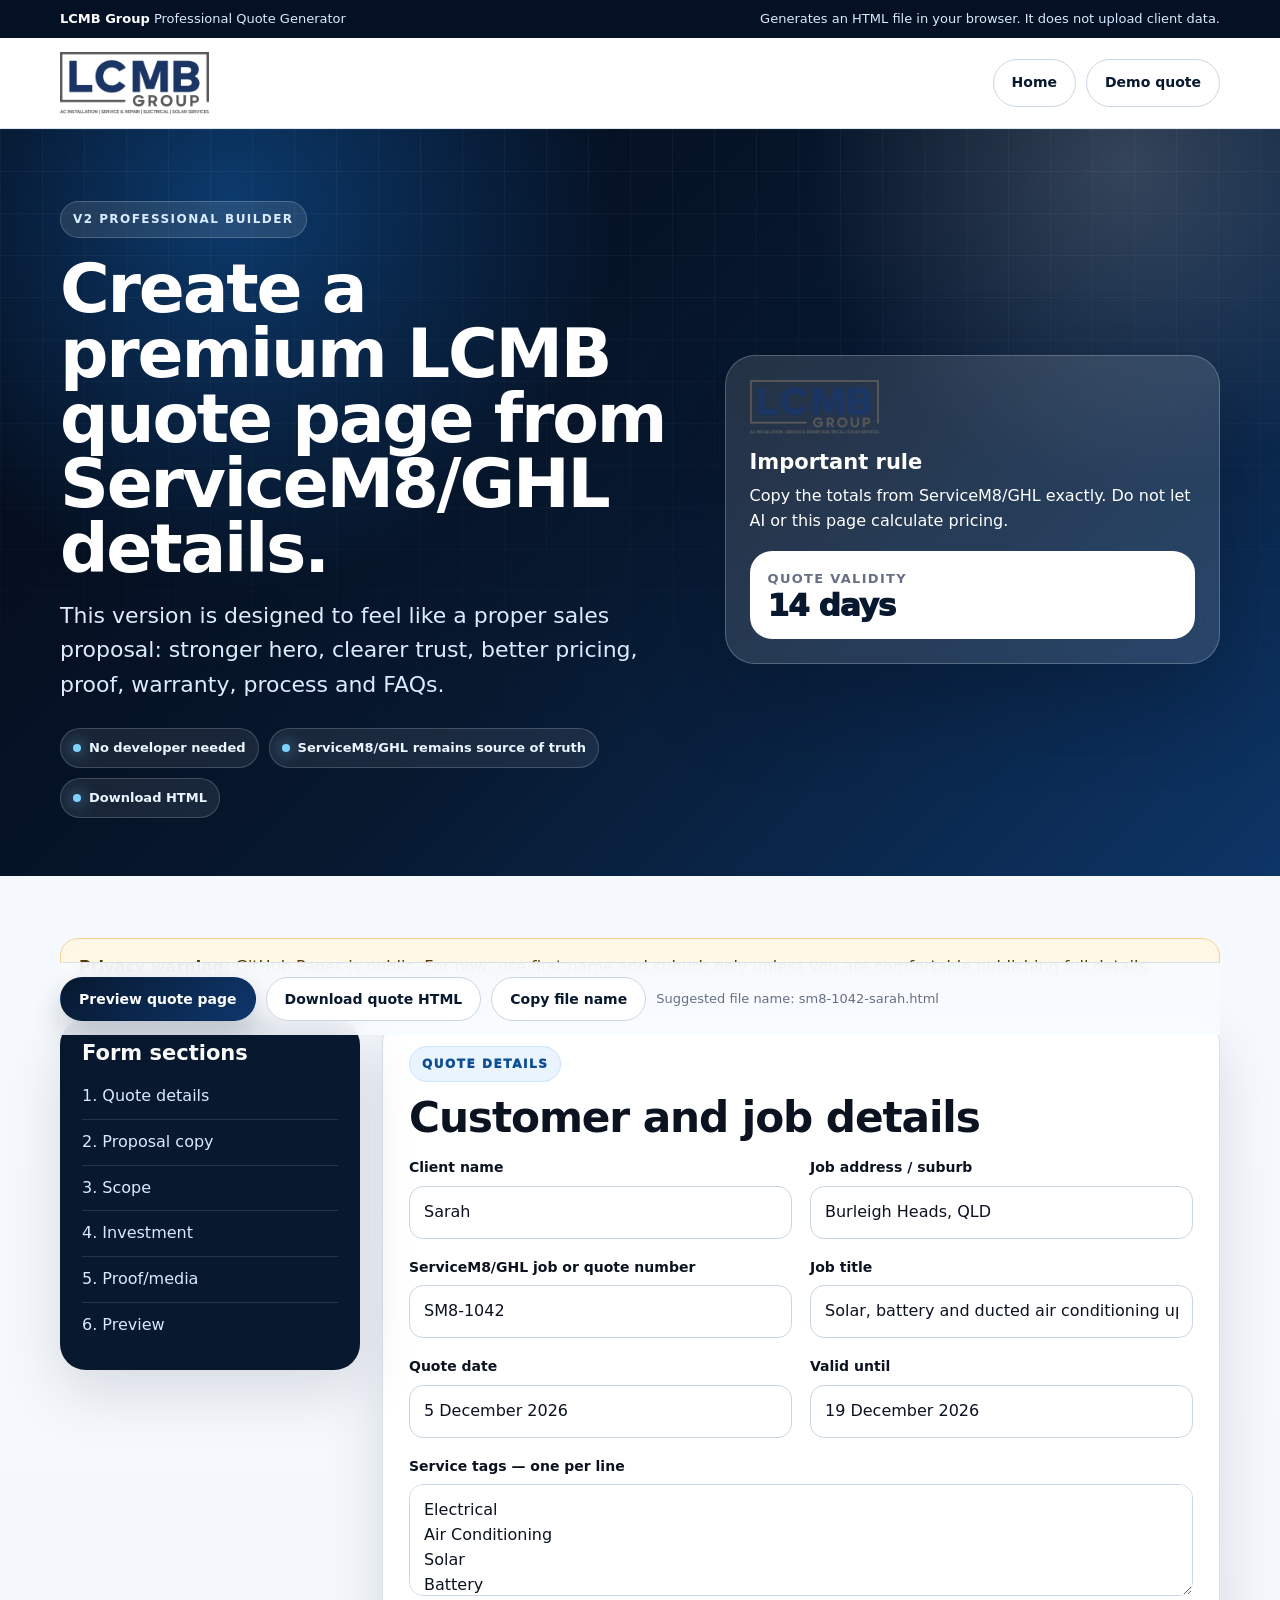
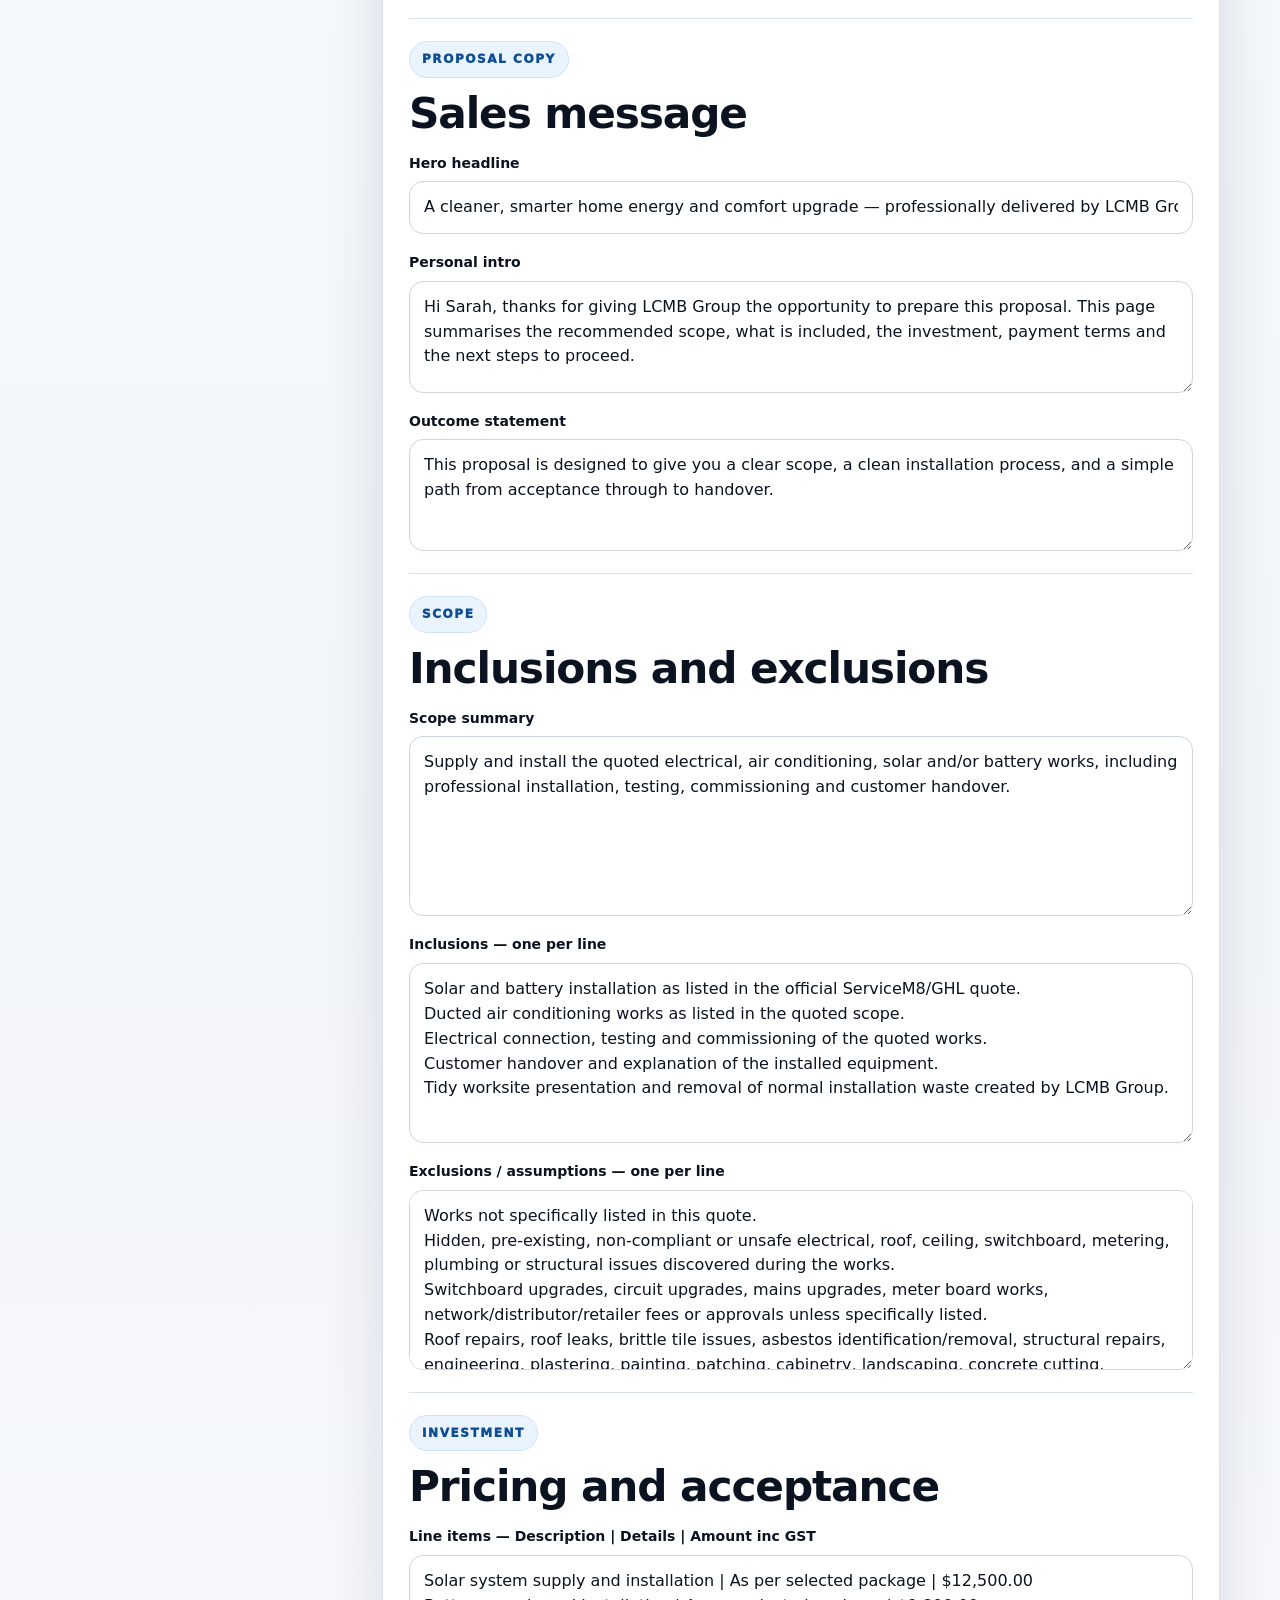
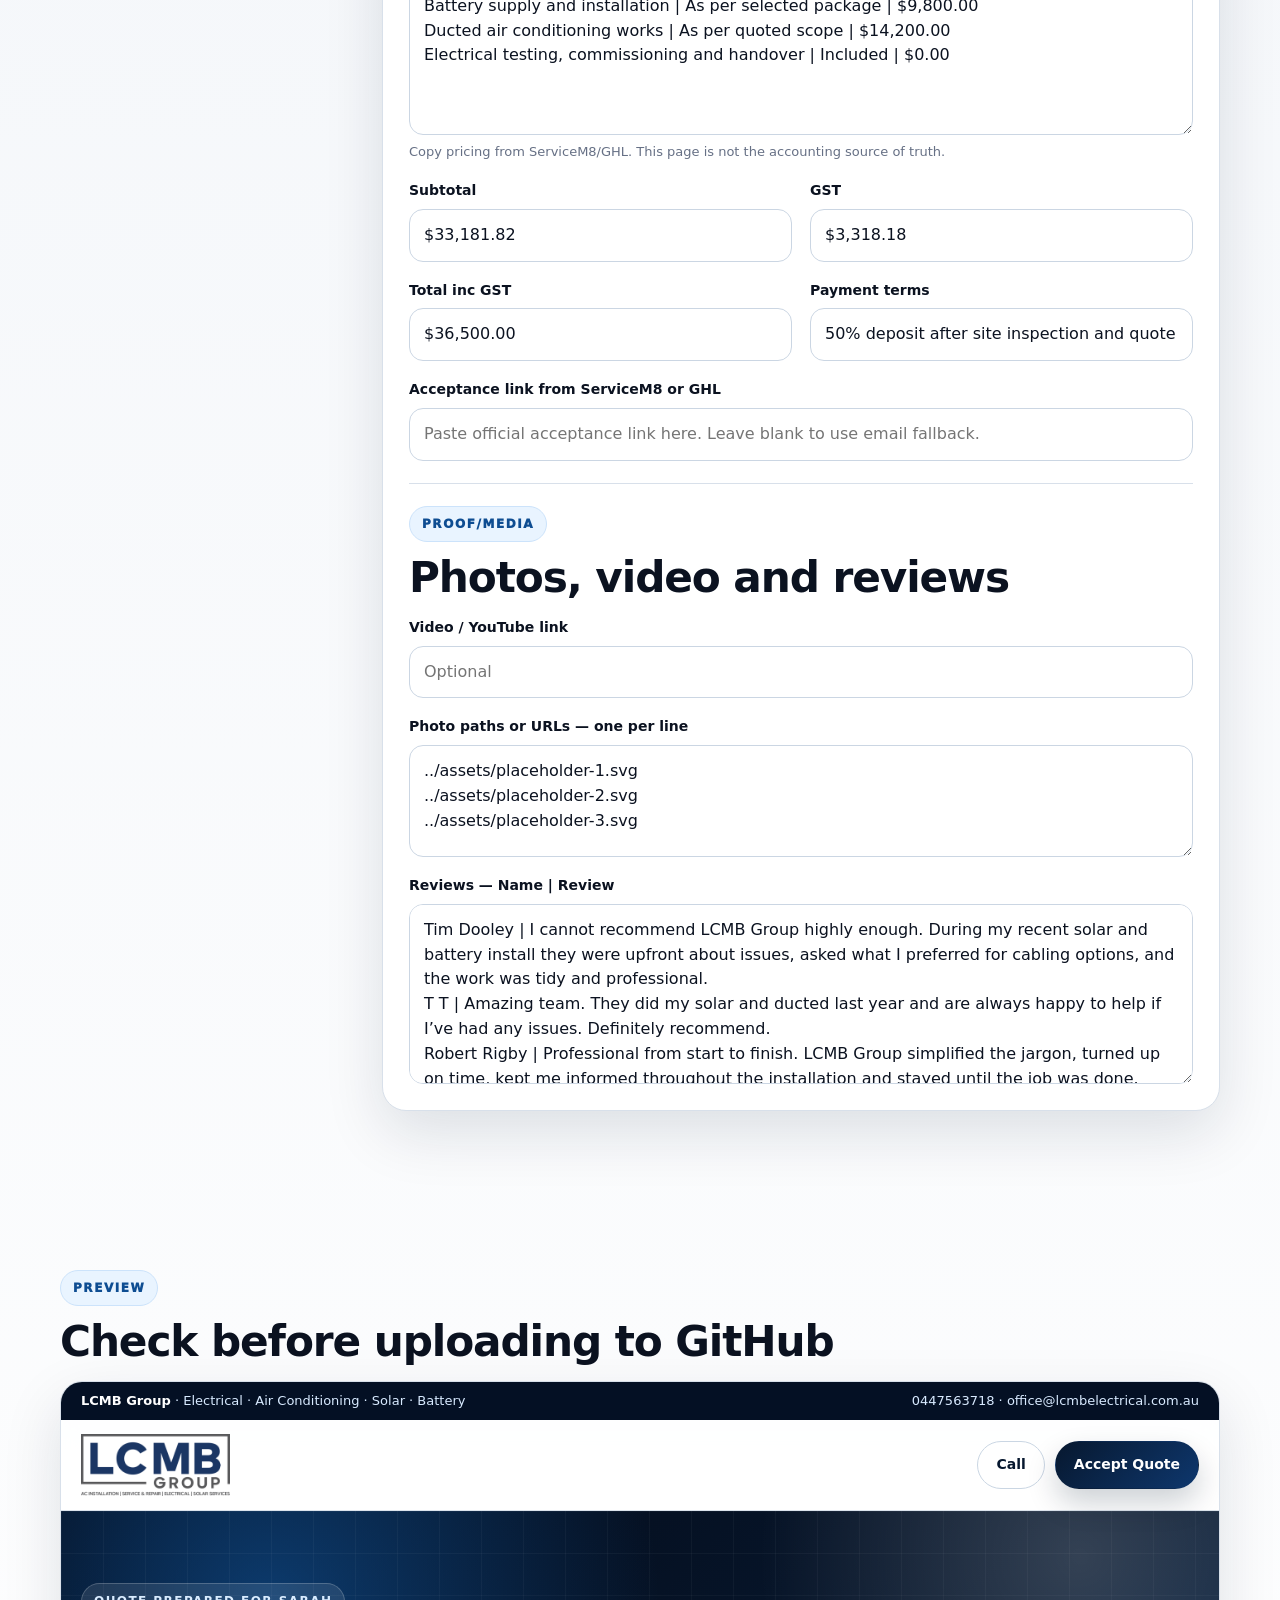
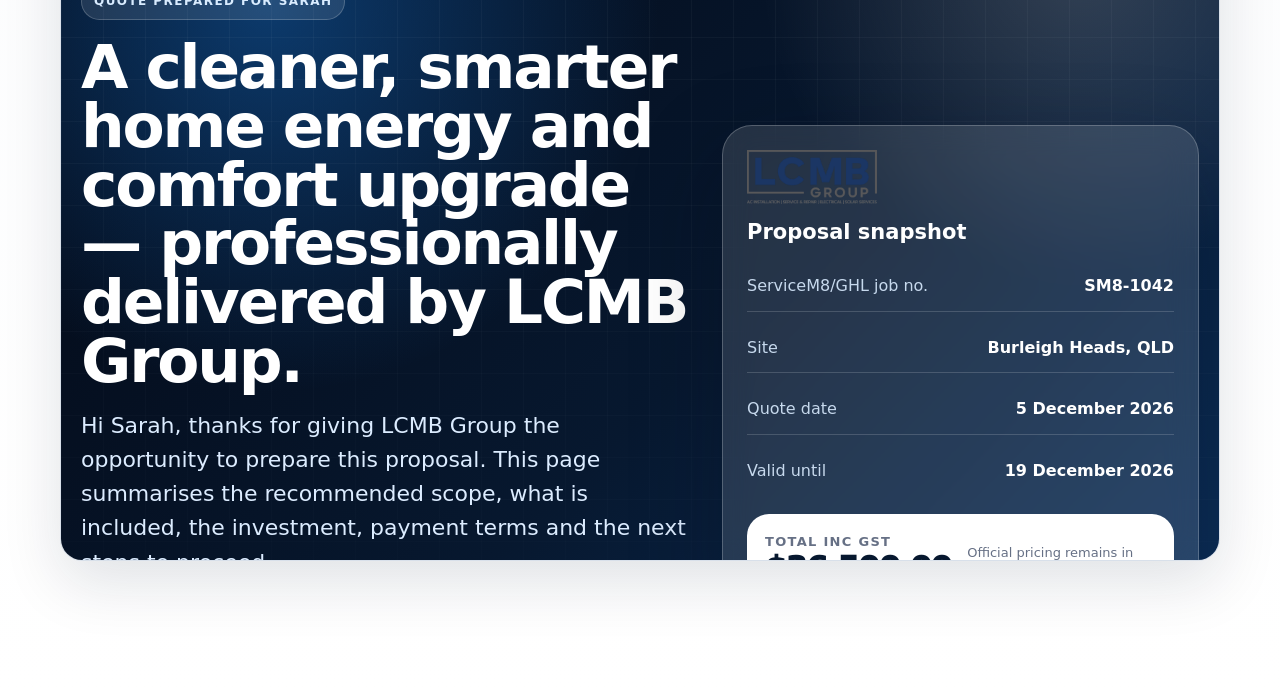
==== commit 608335d3: "Upgrade LCMB quote system to professional V2 Upgrade LCMB quote system to professional V2" ====
--- a/quote-generator.html
+++ b/quote-generator.html
@@ -1,495 +1,46 @@
 <!doctype html>
-<html lang="en-AU">
-<head>
-  <meta charset="utf-8">
-  <meta name="viewport" content="width=device-width, initial-scale=1">
-  <title>LCMB Quote Generator</title>
-  <meta name="robots" content="noindex,nofollow">
-  <link rel="stylesheet" href="assets/site.css">
-</head>
+<html lang="en-AU"><head><meta charset="utf-8"><meta name="viewport" content="width=device-width, initial-scale=1"><title>LCMB Professional Quote Generator</title><meta name="robots" content="noindex,nofollow"><link rel="stylesheet" href="assets/site.css"></head>
 <body>
-  <div class="topbar">
-    <div class="container">
-      <span>LCMB Group Quote Generator</span>
-      <span>This page does not upload data anywhere. It generates an HTML file in your browser.</span>
-    </div>
-  </div>
-  <header class="brandbar">
-    <div class="container">
-      <a class="logo" href="index.html" aria-label="LCMB Group home">
-        <img class="logo-img" src="assets/lcmb-logo-main.png" alt="LCMB Group">
-      </a>
-      <div class="nav-actions">
-        <a class="btn secondary" href="index.html">Home</a>
-        <a class="btn secondary" href="quotes/example-quote.html">Demo quote</a>
-      </div>
-    </div>
-  </header>
-
-  <section class="hero">
-    <div class="container">
-      <div class="kicker">Create a new quote page</div>
-      <h1>Paste ServiceM8 details. Download the LCMB quote page.</h1>
-      <p class="lead">Use this after your ServiceM8/GHL quote is created. Prices must match ServiceM8 exactly. Do not put internal notes, cost prices or margin information into public GitHub pages.</p>
-    </div>
-  </section>
-
-  <main class="section">
-    <div class="container">
-      <div class="notice">
-        <strong>Privacy warning:</strong> GitHub Pages is public. You selected full job address, but the safer option is first name + suburb only until you move to private hosting.
-      </div>
-
-      <form id="quoteForm" class="card" style="margin-top:18px">
-        <div class="form-grid">
-          <div class="form-field">
-            <label for="client_name">Client name</label>
-            <input id="client_name" value="Sarah">
-          </div>
-          <div class="form-field">
-            <label for="job_address">Job address / suburb</label>
-            <input id="job_address" value="Burleigh Heads, QLD">
-          </div>
-          <div class="form-field">
-            <label for="quote_number">ServiceM8 job / quote number</label>
-            <input id="quote_number" value="SM8-1042">
-          </div>
-          <div class="form-field">
-            <label for="quote_date">Quote date</label>
-            <input id="quote_date" value="">
-          </div>
-          <div class="form-field">
-            <label for="valid_until">Valid until</label>
-            <input id="valid_until" value="">
-          </div>
-          <div class="form-field">
-            <label for="quote_title">Job title</label>
-            <input id="quote_title" value="Solar, battery and ducted air conditioning upgrade">
-          </div>
-          <div class="form-field full">
-            <label for="headline">Headline</label>
-            <input id="headline" value="Your LCMB Group proposal for a cleaner, smarter home energy upgrade.">
-          </div>
-          <div class="form-field full">
-            <label for="intro">Personal intro</label>
-            <textarea id="intro">Hi Sarah, thanks for giving LCMB Group the opportunity to quote the works at your property. This proposal outlines the recommended scope, investment, payment terms and next steps.</textarea>
-          </div>
-          <div class="form-field full">
-            <label for="scope">Scope summary</label>
-            <textarea id="scope">Supply and install the quoted electrical, air conditioning, solar and/or battery works, including professional installation, testing, commissioning and customer handover.</textarea>
-          </div>
-          <div class="form-field full">
-            <label for="inclusions">Inclusions — one per line</label>
-            <textarea id="inclusions" class="tall"></textarea>
-          </div>
-          <div class="form-field full">
-            <label for="exclusions">Exclusions / assumptions — one per line</label>
-            <textarea id="exclusions" class="tall"></textarea>
-          </div>
-          <div class="form-field full">
-            <label for="line_items">Line items — one per line using: Description | Details | Amount inc GST</label>
-            <textarea id="line_items" class="tall">Quoted works | As per ServiceM8 scope | $0.00</textarea>
-            <div class="small muted">Do not rely on this page to calculate pricing. Copy subtotal, GST and total from ServiceM8/GHL exactly.</div>
-          </div>
-          <div class="form-field">
-            <label for="subtotal">Subtotal</label>
-            <input id="subtotal" value="$0.00">
-          </div>
-          <div class="form-field">
-            <label for="gst">GST</label>
-            <input id="gst" value="$0.00">
-          </div>
-          <div class="form-field">
-            <label for="total">Total inc GST</label>
-            <input id="total" value="$0.00">
-          </div>
-          <div class="form-field">
-            <label for="payment_terms">Payment terms</label>
-            <input id="payment_terms" value="50% deposit after site inspection and quote acceptance. Balance due COD/on completion unless otherwise stated.">
-          </div>
-          <div class="form-field full">
-            <label for="acceptance_url">Acceptance link from ServiceM8 or GHL</label>
-            <input id="acceptance_url" placeholder="Paste the ServiceM8/GHL quote acceptance link here. Leave blank to use email acceptance fallback.">
-            <div class="small muted">The GitHub page can show the Accept Quote button, but ServiceM8/GHL should handle the official acceptance record.</div>
-          </div>
-          <div class="form-field full">
-            <label for="video_link">Video link or YouTube link</label>
-            <input id="video_link" placeholder="Optional. Paste a YouTube or promo video link.">
-          </div>
-          <div class="form-field full">
-            <label for="photos">Photo paths or URLs — one per line</label>
-            <textarea id="photos" placeholder="../assets/job-photos/photo-1.jpg&#10;../assets/job-photos/photo-2.jpg&#10;../assets/job-photos/photo-3.jpg">../assets/placeholder-1.svg
+<div class="topbar"><div class="container"><span><strong>LCMB Group</strong> Professional Quote Generator</span><span>Generates an HTML file in your browser. It does not upload client data.</span></div></div>
+<header class="brandbar"><div class="container"><a class="brand" href="index.html"><img src="assets/lcmb-logo-main.png" alt="LCMB Group"></a><div class="nav-actions"><a class="btn secondary" href="index.html">Home</a><a class="btn secondary" href="quotes/example-quote.html">Demo quote</a></div></div></header>
+<section class="hero"><div class="container hero-grid"><div><div class="eyebrow">V2 professional builder</div><h1>Create a premium LCMB quote page from ServiceM8/GHL details.</h1><p class="lead">This version is designed to feel like a proper sales proposal: stronger hero, clearer trust, better pricing, proof, warranty, process and FAQs.</p><div class="hero-trust"><span class="trust-pill">No developer needed</span><span class="trust-pill">ServiceM8/GHL remains source of truth</span><span class="trust-pill">Download HTML</span></div></div><aside class="proposal-card"><img class="logo-on-dark" src="assets/lcmb-logo-transparent.png" alt="LCMB Group"><h3>Important rule</h3><p>Copy the totals from ServiceM8/GHL exactly. Do not let AI or this page calculate pricing.</p><div class="total-highlight"><div><div class="label">Quote validity</div><div class="amount">14 days</div></div></div></aside></div></section>
+<main class="section"><div class="container"><div class="notice"><strong>Privacy warning:</strong> GitHub Pages is public. For now, use first name and suburb only unless you are comfortable publishing full details.</div><div class="form-shell" style="margin-top:22px"><aside class="side-card"><h3>Form sections</h3><a href="#identity">1. Quote details</a><a href="#copy">2. Proposal copy</a><a href="#scope">3. Scope</a><a href="#investment">4. Investment</a><a href="#media">5. Proof/media</a><a href="#preview">6. Preview</a></aside><form id="quoteForm" class="card"><section id="identity"><span class="kicker">Quote details</span><h2>Customer and job details</h2><div class="form-grid"><div class="form-field"><label>Client name</label><input id="client_name" value="Sarah"></div><div class="form-field"><label>Job address / suburb</label><input id="job_address" value="Burleigh Heads, QLD"></div><div class="form-field"><label>ServiceM8/GHL job or quote number</label><input id="quote_number" value="SM8-1042"></div><div class="form-field"><label>Job title</label><input id="quote_title" value="Solar, battery and ducted air conditioning upgrade"></div><div class="form-field"><label>Quote date</label><input id="quote_date"></div><div class="form-field"><label>Valid until</label><input id="valid_until"></div><div class="form-field full"><label>Service tags — one per line</label><textarea id="tags">Electrical
+Air Conditioning
+Solar
+Battery</textarea></div></div></section><div class="divider"></div><section id="copy"><span class="kicker">Proposal copy</span><h2>Sales message</h2><div class="form-grid"><div class="form-field full"><label>Hero headline</label><input id="headline" value="A cleaner, smarter home energy and comfort upgrade — professionally delivered by LCMB Group."></div><div class="form-field full"><label>Personal intro</label><textarea id="intro">Hi Sarah, thanks for giving LCMB Group the opportunity to prepare this proposal. This page summarises the recommended scope, what is included, the investment, payment terms and the next steps to proceed.</textarea></div><div class="form-field full"><label>Outcome statement</label><textarea id="outcome">This proposal is designed to give you a clear scope, a clean installation process, and a simple path from acceptance through to handover.</textarea></div></div></section><div class="divider"></div><section id="scope"><span class="kicker">Scope</span><h2>Inclusions and exclusions</h2><div class="form-grid"><div class="form-field full"><label>Scope summary</label><textarea id="scope" class="tall">Supply and install the quoted electrical, air conditioning, solar and/or battery works, including professional installation, testing, commissioning and customer handover.</textarea></div><div class="form-field full"><label>Inclusions — one per line</label><textarea id="inclusions" class="tall"></textarea></div><div class="form-field full"><label>Exclusions / assumptions — one per line</label><textarea id="exclusions" class="tall"></textarea></div></div></section><div class="divider"></div><section id="investment"><span class="kicker">Investment</span><h2>Pricing and acceptance</h2><div class="form-grid"><div class="form-field full"><label>Line items — Description | Details | Amount inc GST</label><textarea id="line_items" class="tall">Solar system supply and installation | As per selected package | $12,500.00
+Battery supply and installation | As per selected package | $9,800.00
+Ducted air conditioning works | As per quoted scope | $14,200.00
+Electrical testing, commissioning and handover | Included | $0.00</textarea><div class="small muted">Copy pricing from ServiceM8/GHL. This page is not the accounting source of truth.</div></div><div class="form-field"><label>Subtotal</label><input id="subtotal" value="$33,181.82"></div><div class="form-field"><label>GST</label><input id="gst" value="$3,318.18"></div><div class="form-field"><label>Total inc GST</label><input id="total" value="$36,500.00"></div><div class="form-field"><label>Payment terms</label><input id="payment_terms" value="50% deposit after site inspection and quote acceptance. Balance due COD/on completion unless otherwise stated."></div><div class="form-field full"><label>Acceptance link from ServiceM8 or GHL</label><input id="acceptance_url" placeholder="Paste official acceptance link here. Leave blank to use email fallback."></div></div></section><div class="divider"></div><section id="media"><span class="kicker">Proof/media</span><h2>Photos, video and reviews</h2><div class="form-grid"><div class="form-field full"><label>Video / YouTube link</label><input id="video_link" placeholder="Optional"></div><div class="form-field full"><label>Photo paths or URLs — one per line</label><textarea id="photos">../assets/placeholder-1.svg
 ../assets/placeholder-2.svg
-../assets/placeholder-3.svg</textarea>
-            <div class="small muted">For quote pages saved inside /quotes, uploaded job photos should usually be referenced as ../assets/job-photos/your-file-name.jpg</div>
-          </div>
-          <div class="form-field full">
-            <label for="reviews">Reviews — one per line using: Name | Review</label>
-            <textarea id="reviews" class="tall"></textarea>
-          </div>
-        </div>
-
-        <div class="toolbar" style="margin-top:20px">
-          <button class="btn primary" type="button" id="previewBtn">Preview Quote Page</button>
-          <button class="btn secondary" type="button" id="downloadBtn">Download Quote HTML</button>
-          <button class="btn secondary" type="button" id="copyNameBtn">Copy suggested file name</button>
-        </div>
-        <p id="fileNameOutput" class="small muted"></p>
-      </form>
-
-      <section class="section">
-        <h2>Preview</h2>
-        <iframe id="previewFrame" class="preview-frame" title="Quote preview"></iframe>
-      </section>
-    </div>
-  </main>
-
+../assets/placeholder-3.svg</textarea></div><div class="form-field full"><label>Reviews — Name | Review</label><textarea id="reviews" class="tall">Tim Dooley | I cannot recommend LCMB Group highly enough. During my recent solar and battery install they were upfront about issues, asked what I preferred for cabling options, and the work was tidy and professional.
+T T | Amazing team. They did my solar and ducted last year and are always happy to help if I’ve had any issues. Definitely recommend.
+Robert Rigby | Professional from start to finish. LCMB Group simplified the jargon, turned up on time, kept me informed throughout the installation and stayed until the job was done.</textarea></div></div></section></form></div><div class="generator-actions"><div class="container" style="width:100%;padding:0"><div class="toolbar"><button class="btn primary" type="button" id="previewBtn">Preview quote page</button><button class="btn secondary" type="button" id="downloadBtn">Download quote HTML</button><button class="btn secondary" type="button" id="copyNameBtn">Copy file name</button><span id="fileNameOutput" class="small muted"></span></div></div></div><section id="preview" class="section"><span class="kicker">Preview</span><h2>Check before uploading to GitHub</h2><iframe id="previewFrame" class="preview-frame" title="Quote preview"></iframe></section></div></main>
 <script>
-const BUSINESS = {"name": "LCMB Group", "phone": "0447563718", "email_primary": "office@lcmbelectrical.com.au", "email_projects": "projects@lcmbelectrical.com.au", "website": "www.lcmbelectrical.com.au", "abn": "80 680 633 416", "areas": "Gold Coast and Brisbane", "services": "Electrical, air conditioning, solar and battery", "brand_colours": "Navy blue, white, dark blue, grey and black", "tone": "Premium, clean, professional and friendly"};
-const DEFAULT_INCLUSIONS = "Clear communication before works begin.\nProfessional installation by the LCMB Group team.\nSite protection and tidy workmanship.\nTesting and commissioning of the quoted works.\nCustomer handover and explanation of completed works.\nRemoval of normal installation waste created by LCMB Group, unless otherwise stated.";
-const DEFAULT_EXCLUSIONS = "Works not specifically listed in this quote.\nAny hidden, pre-existing, non-compliant or unsafe electrical, roof, ceiling, switchboard, metering, plumbing or structural issues discovered during the works.\nSwitchboard upgrades, circuit upgrades, mains upgrades, meter board works, network/distributor/retailer fees or approvals unless specifically listed.\nRoof repairs, roof leaks, brittle tile issues, asbestos identification/removal, structural repairs, engineering, plastering, painting, patching, cabinetry, landscaping, concrete cutting, trenching, scaffolding or access equipment unless specifically listed.\nFor air conditioning: repairs to existing ductwork, return air issues, condensate drainage issues, drain pumps, access limitations, controller/network issues or maintenance-related faults unless specifically listed.\nFor solar and battery: shading changes, tree trimming, internet/Wi-Fi/router issues, monitoring app setup beyond standard handover, tariff changes, retailer delays, distributor/metering delays, and performance changes caused by weather, shade, consumption patterns or future site changes.\nAfter-hours work, urgent attendance, permits, traffic control, additional labour/materials or variations outside the quoted scope unless approved in writing.";
+const BUSINESS = {"name": "LCMB Group", "phone": "0447563718", "email_primary": "office@lcmbelectrical.com.au", "email_projects": "projects@lcmbelectrical.com.au", "website": "www.lcmbelectrical.com.au", "abn": "80 680 633 416", "areas": "Gold Coast and Brisbane", "services": "Electrical, air conditioning, solar and battery", "tone": "Premium, clean, professional, reliable and transparent"};
+const SITE_CSS = "\n:root{\n  --ink:#0b1220;\n  --muted:#667085;\n  --navy:#07182f;\n  --navy-2:#0b2445;\n  --blue:#125ca8;\n  --blue-2:#0e72d8;\n  --ice:#eef6ff;\n  --paper:#ffffff;\n  --soft:#f5f7fb;\n  --line:#d8e0ea;\n  --green:#0f766e;\n  --amber:#b7791f;\n  --danger:#a33b2b;\n  --shadow:0 22px 60px rgba(8,24,47,.12);\n  --shadow-strong:0 32px 90px rgba(2,10,24,.28);\n  --radius:24px;\n}\n*{box-sizing:border-box}\nhtml{scroll-behavior:smooth}\nbody{\n  margin:0;\n  color:var(--ink);\n  font-family:Inter, ui-sans-serif, system-ui, -apple-system, BlinkMacSystemFont, \"Segoe UI\", Arial, sans-serif;\n  line-height:1.55;\n  background:linear-gradient(180deg,#f8fbff 0%,#f2f5f9 44%,#ffffff 100%);\n  -webkit-font-smoothing:antialiased;\n}\na{color:inherit}\nimg{max-width:100%;display:block}\n.container{width:min(1160px,calc(100% - 40px));margin-inline:auto}\n.small{font-size:13px}.muted{color:var(--muted)}.nowrap{white-space:nowrap}\n.skip{position:absolute;left:-999px}.skip:focus{left:20px;top:20px;background:white;padding:12px;border-radius:10px;z-index:1000}\n.topbar{background:#041024;color:#d8eaff;font-size:13px}\n.topbar .container{display:flex;gap:14px;align-items:center;justify-content:space-between;padding:9px 0;flex-wrap:wrap}.topbar strong{color:white}\n.brandbar{background:rgba(255,255,255,.9);border-bottom:1px solid rgba(216,224,234,.9);backdrop-filter:blur(14px);position:sticky;top:0;z-index:60}\n.brandbar .container{display:flex;align-items:center;justify-content:space-between;gap:18px;padding:14px 0}.brand{display:flex;align-items:center;text-decoration:none;gap:12px}.brand img{height:62px;width:auto;max-width:280px;object-fit:contain}.brand-mini{display:flex;align-items:center;gap:10px}.brand-mini img{height:44px;width:auto}.nav-actions,.toolbar{display:flex;gap:10px;flex-wrap:wrap;align-items:center}\n.btn{display:inline-flex;align-items:center;justify-content:center;gap:8px;min-height:44px;padding:12px 18px;border-radius:999px;border:1px solid transparent;text-decoration:none;font-weight:800;font-size:14px;cursor:pointer;font-family:inherit;transition:transform .18s ease,box-shadow .18s ease,background .18s ease,border .18s ease}.btn:hover{transform:translateY(-1px)}.btn.primary{background:linear-gradient(135deg,var(--navy),#0e376d);color:white;box-shadow:0 14px 30px rgba(7,24,47,.2)}.btn.primary:hover{box-shadow:0 18px 38px rgba(7,24,47,.28)}.btn.secondary{background:white;color:var(--navy);border-color:#cad6e3}.btn.secondary:hover{border-color:var(--navy)}.btn.light{background:#eaf4ff;color:var(--navy);border-color:#cfe3fa}.btn.ghost{background:rgba(255,255,255,.11);color:white;border-color:rgba(255,255,255,.24)}.btn.full{width:100%}\n.hero{position:relative;overflow:hidden;background:radial-gradient(circle at 18% 10%,rgba(18,92,168,.58),transparent 31%),radial-gradient(circle at 88% 5%,rgba(255,255,255,.18),transparent 24%),linear-gradient(135deg,#030814 0%,#07182f 52%,#0d3566 100%);color:white;padding:72px 0 58px}.hero:before{content:\"\";position:absolute;inset:0;background-image:linear-gradient(rgba(255,255,255,.05) 1px,transparent 1px),linear-gradient(90deg,rgba(255,255,255,.05) 1px,transparent 1px);background-size:42px 42px;mask-image:linear-gradient(180deg,rgba(0,0,0,.8),transparent)}.hero .container{position:relative}.hero-grid{display:grid;grid-template-columns:minmax(0,1.12fr) minmax(330px,.88fr);gap:34px;align-items:center}.eyebrow{display:inline-flex;align-items:center;gap:8px;background:rgba(255,255,255,.1);border:1px solid rgba(255,255,255,.2);color:#d9ecff;border-radius:999px;padding:8px 12px;font-size:12px;font-weight:900;letter-spacing:.12em;text-transform:uppercase;margin-bottom:18px}.hero h1{font-size:clamp(38px,5.3vw,70px);line-height:.96;letter-spacing:-2.2px;margin:0 0 18px;max-width:850px}.hero .lead{font-size:clamp(17px,2vw,22px);color:#dcecff;margin:0 0 26px;max-width:780px}.hero-trust{display:flex;gap:10px;flex-wrap:wrap;margin-top:24px}.trust-pill{display:inline-flex;align-items:center;gap:8px;border:1px solid rgba(255,255,255,.18);background:rgba(255,255,255,.08);padding:9px 12px;border-radius:999px;color:#eaf5ff;font-weight:750;font-size:13px}.trust-pill:before{content:\"\";width:8px;height:8px;border-radius:50%;background:#7dd3fc;box-shadow:0 0 16px #7dd3fc}.proposal-card{background:rgba(255,255,255,.12);border:1px solid rgba(255,255,255,.22);border-radius:30px;padding:24px;box-shadow:var(--shadow-strong);backdrop-filter:blur(16px)}.proposal-card .logo-on-dark{height:54px;max-width:260px;margin-bottom:16px;object-fit:contain}.quote-meta{display:grid;gap:12px;margin-top:18px}.meta-row{display:flex;justify-content:space-between;gap:18px;padding:12px 0;border-bottom:1px solid rgba(255,255,255,.16)}.meta-row:last-child{border-bottom:0}.meta-row span:first-child{color:#c7d9ed}.meta-row span:last-child{font-weight:900;text-align:right}.total-highlight{margin-top:18px;padding:18px;border-radius:22px;background:white;color:var(--navy);display:flex;justify-content:space-between;align-items:flex-end;gap:16px}.total-highlight .label{font-size:13px;color:var(--muted);font-weight:800;text-transform:uppercase;letter-spacing:.1em}.total-highlight .amount{font-size:31px;line-height:1;font-weight:950;letter-spacing:-1px}.section{padding:62px 0}.section.tight{padding:38px 0}.section.white{background:white}.section.dark{background:#061225;color:white}.section.dark .muted{color:#bfd3ec}.section-head{display:flex;align-items:flex-end;justify-content:space-between;gap:24px;margin-bottom:22px}.section-head h2{margin:0}.section-head p{margin:8px 0 0;max-width:720px}.kicker{display:inline-flex;align-items:center;gap:8px;font-size:12px;font-weight:950;letter-spacing:.13em;text-transform:uppercase;color:#0e4d92;background:#e9f4ff;border:1px solid #cce3fb;border-radius:999px;padding:8px 12px;margin-bottom:14px}h2{font-size:clamp(29px,3.3vw,46px);line-height:1.06;letter-spacing:-1.1px;margin:0 0 16px}h3{font-size:21px;line-height:1.16;margin:0 0 9px}p{margin:0 0 14px}.grid-2{display:grid;grid-template-columns:repeat(2,minmax(0,1fr));gap:20px}.grid-3{display:grid;grid-template-columns:repeat(3,minmax(0,1fr));gap:20px}.grid-4{display:grid;grid-template-columns:repeat(4,minmax(0,1fr));gap:16px}.card{background:var(--paper);border:1px solid var(--line);border-radius:var(--radius);padding:26px;box-shadow:var(--shadow)}.card.no-shadow{box-shadow:none}.card.dark{background:linear-gradient(145deg,#07182f,#0b2c55);color:white;border-color:rgba(255,255,255,.12)}.card.dark .muted,.card.dark p{color:#d8eaff}.card.blue{background:linear-gradient(145deg,#eaf5ff,#ffffff);border-color:#cae1f8}.card.compact{padding:20px}.icon-card{position:relative;overflow:hidden}.icon-card:before{content:\"\";position:absolute;right:-46px;top:-46px;width:120px;height:120px;border-radius:50%;background:rgba(18,92,168,.09)}.stat{display:flex;gap:12px;align-items:center}.stat-icon{width:42px;height:42px;border-radius:14px;background:#e9f4ff;color:#0c4f92;display:grid;place-items:center;font-weight:950}.stat b{display:block;font-size:20px}.list{margin:14px 0 0;padding:0;list-style:none}.list li{position:relative;padding:12px 0 12px 36px;border-bottom:1px solid #edf1f6}.list li:last-child{border-bottom:0}.list li:before{content:\"\u2713\";position:absolute;left:0;top:12px;width:22px;height:22px;border-radius:50%;background:#e7f8f5;color:var(--green);display:grid;place-items:center;font-size:13px;font-weight:950}.list.warn li:before{content:\"!\";background:#fff4e0;color:#9a5a00}.notice{background:#fff8e7;border:1px solid #f4d28d;color:#533900;border-radius:18px;padding:16px 18px}.quote-table-wrap{overflow-x:auto;border-radius:24px;border:1px solid var(--line);box-shadow:var(--shadow);background:white}.quote-table{width:100%;border-collapse:collapse;min-width:720px}.quote-table th{background:#07182f;color:white;text-align:left;padding:16px;font-size:12px;text-transform:uppercase;letter-spacing:.12em}.quote-table td{padding:17px 16px;border-bottom:1px solid #eef2f6;vertical-align:top}.quote-table tr:last-child td{border-bottom:0}.quote-table th:last-child,.quote-table td:last-child{text-align:right;white-space:nowrap;font-weight:900}.totals-panel{margin-top:20px;display:grid;grid-template-columns:1fr minmax(320px,430px);gap:20px;align-items:start}.payment-card{background:#f8fbff;border:1px solid var(--line);border-radius:24px;padding:22px}.total-box{background:white;border:1px solid var(--line);border-radius:24px;padding:20px;box-shadow:var(--shadow)}.total-row{display:flex;justify-content:space-between;gap:16px;padding:10px 0;border-bottom:1px solid #eef2f6}.total-row:last-child{border-bottom:0}.grand{font-size:28px;color:var(--navy);font-weight:950}.media-card{border-radius:30px;overflow:hidden;background:#061225;color:white;box-shadow:var(--shadow-strong)}.video-embed{position:relative;width:100%;aspect-ratio:16/9;background:#061225}.video-embed iframe{position:absolute;inset:0;width:100%;height:100%;border:0}.photo-grid{display:grid;grid-template-columns:2fr 1fr 1fr;gap:14px}.photo{border-radius:24px;overflow:hidden;min-height:230px;background:#dfe8f4;box-shadow:var(--shadow)}.photo:first-child{grid-row:span 2}.photo img{width:100%;height:100%;object-fit:cover}.review-card{background:white;border:1px solid var(--line);border-radius:24px;padding:24px;box-shadow:var(--shadow);display:flex;flex-direction:column;gap:14px}.stars{color:#f59e0b;letter-spacing:2px;font-size:18px}.reviewer{display:flex;gap:11px;align-items:center;margin-top:auto}.avatar{width:42px;height:42px;border-radius:50%;background:#e9f4ff;color:#0d4f91;display:grid;place-items:center;font-weight:950}.timeline{display:grid;grid-template-columns:repeat(4,minmax(0,1fr));gap:16px;counter-reset:step}.timeline-step{position:relative;background:white;border:1px solid var(--line);border-radius:24px;padding:24px;box-shadow:var(--shadow)}.timeline-step:before{counter-increment:step;content:counter(step);width:34px;height:34px;border-radius:50%;background:var(--navy);color:white;display:grid;place-items:center;font-weight:950;margin-bottom:14px}.faq-grid{display:grid;grid-template-columns:repeat(2,minmax(0,1fr));gap:14px}.faq{background:white;border:1px solid var(--line);border-radius:18px;box-shadow:0 8px 28px rgba(8,24,47,.06);overflow:hidden}.faq summary{cursor:pointer;padding:18px 20px;font-weight:900}.faq p{padding:0 20px 18px;margin:0;color:var(--muted)}.cta{background:radial-gradient(circle at 22% 10%,rgba(34,134,236,.3),transparent 30%),linear-gradient(135deg,#07182f,#0d3566);color:white;border-radius:32px;padding:32px;box-shadow:var(--shadow-strong);display:grid;grid-template-columns:1fr auto;gap:24px;align-items:center}.cta p{color:#d8eaff}.footer{background:#040b15;color:#c9d7e9;padding:34px 0;font-size:14px}.footer-grid{display:flex;justify-content:space-between;gap:24px;flex-wrap:wrap}.footer img{height:54px;width:auto;filter:drop-shadow(0 10px 22px rgba(0,0,0,.25))}.mobile-cta{display:none}.form-shell{display:grid;grid-template-columns:300px 1fr;gap:22px;align-items:start}.side-card{position:sticky;top:102px;background:#07182f;color:white;border-radius:26px;padding:22px;box-shadow:var(--shadow)}.side-card a{display:block;text-decoration:none;padding:10px 0;color:#d8eaff;border-bottom:1px solid rgba(255,255,255,.12)}.side-card a:last-child{border-bottom:0}.form-grid{display:grid;grid-template-columns:repeat(2,minmax(0,1fr));gap:18px}.form-field{display:flex;flex-direction:column;gap:7px}.form-field.full{grid-column:1/-1}label{font-weight:900;font-size:14px}input,textarea,select{width:100%;border:1px solid #cbd6e3;border-radius:14px;padding:13px 14px;font:inherit;background:white;color:var(--ink)}textarea{min-height:112px;resize:vertical}.tall{min-height:180px}.preview-frame{width:100%;height:780px;border:1px solid var(--line);border-radius:22px;background:white;box-shadow:var(--shadow)}.generator-actions{position:sticky;bottom:0;z-index:30;background:rgba(248,251,255,.9);backdrop-filter:blur(12px);border-top:1px solid var(--line);padding:14px 0;margin-top:24px}.cover-intro{display:grid;grid-template-columns:1fr 360px;gap:20px;align-items:center}.service-tags{display:flex;gap:8px;flex-wrap:wrap;margin-top:20px}.tag{display:inline-flex;padding:8px 12px;border-radius:999px;background:#eef6ff;border:1px solid #cde3fb;color:#0a4784;font-weight:850;font-size:13px}.divider{height:1px;background:var(--line);margin:22px 0}.risk-grid{display:grid;grid-template-columns:repeat(4,minmax(0,1fr));gap:16px}.risk-card{background:#fff;border:1px solid var(--line);border-radius:20px;padding:18px;box-shadow:0 10px 30px rgba(8,24,47,.06)}.risk-card b{display:block;margin-bottom:6px;color:var(--navy)}\n@media(max-width:950px){.hero-grid,.grid-2,.cover-intro,.totals-panel,.form-shell,.cta{grid-template-columns:1fr}.grid-3,.grid-4,.timeline,.risk-grid{grid-template-columns:repeat(2,minmax(0,1fr))}.brand img{height:52px}.nav-actions{display:none}.photo-grid{grid-template-columns:1fr 1fr}.photo:first-child{grid-row:auto}.side-card{position:static}.mobile-cta{display:flex;position:fixed;left:0;right:0;bottom:0;z-index:100;background:rgba(255,255,255,.95);border-top:1px solid var(--line);padding:10px 14px;gap:10px;box-shadow:0 -12px 34px rgba(8,24,47,.12)}body.has-mobile-cta{padding-bottom:76px}}\n@media(max-width:640px){.container{width:min(100% - 28px,1160px)}.topbar .container{display:block}.hero{padding:46px 0 38px}.proposal-card{padding:18px;border-radius:22px}.total-highlight{align-items:flex-start;flex-direction:column}.section{padding:42px 0}.card{padding:20px}.grid-3,.grid-4,.timeline,.risk-grid,.faq-grid,.photo-grid,.form-grid{grid-template-columns:1fr}.brandbar .container{padding:10px 0}.brand img{height:45px;max-width:220px}.hero h1{letter-spacing:-1.2px}.quote-table{min-width:620px}.grand{font-size:24px}.cta{padding:24px;border-radius:24px}.mobile-cta .btn{flex:1;padding:11px 10px;font-size:13px}.hero-trust{display:none}}\n@media print{.brandbar,.topbar,.mobile-cta,.btn,.generator-actions{display:none!important}.section,.hero{padding:24px 0}.hero{background:white;color:#000}.proposal-card,.card,.quote-table-wrap,.total-box{box-shadow:none}.hero .lead,.proposal-card,.card.dark p{color:#000}.card.dark{background:white;color:#000;border-color:#999}.container{width:100%}body{background:white}}\n";
+const DEFAULT_INCLUSIONS = "Solar and battery installation as listed in the official ServiceM8/GHL quote.\nDucted air conditioning works as listed in the quoted scope.\nElectrical connection, testing and commissioning of the quoted works.\nCustomer handover and explanation of the installed equipment.\nTidy worksite presentation and removal of normal installation waste created by LCMB Group.";
+const DEFAULT_EXCLUSIONS = "Works not specifically listed in this quote.\nHidden, pre-existing, non-compliant or unsafe electrical, roof, ceiling, switchboard, metering, plumbing or structural issues discovered during the works.\nSwitchboard upgrades, circuit upgrades, mains upgrades, meter board works, network/distributor/retailer fees or approvals unless specifically listed.\nRoof repairs, roof leaks, brittle tile issues, asbestos identification/removal, structural repairs, engineering, plastering, painting, patching, cabinetry, landscaping, concrete cutting, trenching, scaffolding or access equipment unless specifically listed.\nFor air conditioning: repairs to existing ductwork, return air issues, condensate drainage issues, drain pumps, access limitations, controller/network issues or maintenance-related faults unless specifically listed.\nFor solar and battery: shading changes, tree trimming, internet/Wi-Fi/router issues, monitoring app setup beyond standard handover, tariff changes, retailer delays, distributor/metering delays, and performance changes caused by weather, shade, consumption patterns or future site changes.\nAfter-hours work, urgent attendance, permits, traffic control, additional labour/materials or variations outside the quoted scope unless approved in writing.";
 const WORKMANSHIP = "LCMB Group provides a 10-year workmanship warranty on LCMB Group workmanship, subject to normal conditions and the quoted scope. Product and equipment warranties are provided by the relevant manufacturer and may vary by product. Warranty does not cover misuse, lack of maintenance, storm or accidental damage, third-party alterations, pre-existing faults, customer-supplied equipment, or issues outside the quoted works.";
-const DEFAULT_REVIEWS = [{"name": "Tim Dooley", "quote": "I cannot recommend LCMB Group highly enough. During my recent solar and battery install they were upfront about issues, asked what I preferred for cabling options, and the work was tidy and professional. Huge thank you to Luke and his team."}, {"name": "T T", "quote": "Amazing team. They did my solar and ducted last year and are always happy to help if I\u2019ve had any issues. Ash came out to help with the temperature and gave the air con a clean. Definitely recommend."}, {"name": "Robert Rigby", "quote": "Professional from start to finish. LCMB Group simplified the jargon, turned up on time, kept me informed throughout the installation and stayed until the job was done. They followed up afterwards to make sure I was happy."}];
-const FAQS = [["How do I accept the quote?", "Click the Accept Quote button on this page. If a ServiceM8 or GHL acceptance link has been added, it will take you to the formal acceptance page. If not, it will open an email so you can confirm acceptance in writing."], ["How long is this quote valid for?", "This quote is valid for 14 days unless stated otherwise."], ["Is GST included?", "Yes. The total shown on this quote is GST inclusive unless specifically stated otherwise."], ["Is a deposit required?", "Yes. LCMB Group generally requires a 50% deposit after site inspection and quote acceptance, with the balance due COD/on completion unless otherwise stated."], ["What happens if extra work is found?", "If extra works, hidden faults or safety issues are found, LCMB Group will explain the issue and seek approval before proceeding with additional chargeable work."], ["Do you clean up afterwards?", "Yes. We aim to leave the work area clean and tidy, including removal of normal installation waste created by our team unless otherwise stated."], ["Who handles product warranties?", "Manufacturer warranties apply to products and equipment. LCMB Group will provide workmanship support for our own installation work in line with our workmanship warranty."]];
-const SITE_CSS = "\n:root{\n  --navy:#07182f;\n  --navy2:#0b2547;\n  --blue:#0e4d92;\n  --ink:#101828;\n  --muted:#667085;\n  --line:#d0d5dd;\n  --bg:#f5f7fb;\n  --card:#ffffff;\n  --soft:#eaf2ff;\n  --dark:#050b14;\n  --ok:#0f766e;\n}\n*{box-sizing:border-box}\nbody{\n  margin:0;\n  font-family:Arial, Helvetica, sans-serif;\n  color:var(--ink);\n  background:linear-gradient(180deg,#f7f9fc 0%,#eef3f9 100%);\n  line-height:1.55;\n}\na{color:inherit}\n.container{max-width:1120px;margin:0 auto;padding:0 22px}\n.topbar{\n  background:#040b15;\n  color:white;\n  font-size:14px;\n}\n.topbar .container{\n  display:flex;\n  gap:18px;\n  justify-content:space-between;\n  align-items:center;\n  padding-top:10px;\n  padding-bottom:10px;\n  flex-wrap:wrap;\n}\n.brandbar{\n  background:rgba(255,255,255,.96);\n  border-bottom:1px solid #e4e7ec;\n  position:sticky;\n  top:0;\n  z-index:50;\n  backdrop-filter:blur(8px);\n}\n.brandbar .container{\n  display:flex;\n  align-items:center;\n  justify-content:space-between;\n  padding-top:16px;\n  padding-bottom:16px;\n  gap:20px;\n}\n.logo{\n  display:flex;\n  align-items:center;\n  gap:12px;\n  text-decoration:none;\n}\n.logo-mark{\n  width:46px;height:46px;border-radius:13px;\n  background:linear-gradient(135deg,var(--navy),var(--blue));\n  display:grid;place-items:center;color:white;font-weight:800;letter-spacing:-1px;\n  box-shadow:0 12px 28px rgba(7,24,47,.22);\n}\n.logo-text strong{display:block;font-size:19px;letter-spacing:.06em}\n.logo-text span{display:block;font-size:12px;color:var(--muted);text-transform:uppercase;letter-spacing:.12em}\n\n.logo-img{\n  display:block;\n  width:auto;\n  height:58px;\n  max-width:260px;\n  object-fit:contain;\n}\n@media (max-width:520px){\n  .logo-img{height:46px;max-width:220px}\n}\n\n.nav-actions{display:flex;gap:10px;flex-wrap:wrap}\n.btn{\n  display:inline-flex;align-items:center;justify-content:center;\n  gap:8px;\n  min-height:44px;\n  padding:12px 18px;\n  border-radius:999px;\n  border:1px solid transparent;\n  text-decoration:none;\n  font-weight:700;\n  cursor:pointer;\n  transition:.18s ease;\n  font-family:inherit;\n}\n.btn.primary{background:var(--navy);color:white;box-shadow:0 14px 26px rgba(7,24,47,.20)}\n.btn.primary:hover{background:#0d2b52;transform:translateY(-1px)}\n.btn.secondary{background:white;color:var(--navy);border-color:#cbd5e1}\n.btn.secondary:hover{border-color:var(--navy);transform:translateY(-1px)}\n.btn.light{background:#eef4ff;color:var(--navy)}\n.hero{\n  background:\n    radial-gradient(circle at 15% 20%,rgba(14,77,146,.35),transparent 30%),\n    linear-gradient(135deg,#051225 0%,#07182f 48%,#0d3566 100%);\n  color:white;\n  padding:68px 0 54px;\n}\n.hero-grid{\n  display:grid;\n  grid-template-columns:1.25fr .75fr;\n  gap:32px;\n  align-items:center;\n}\n.kicker{\n  color:#b9d7ff;\n  font-weight:800;\n  text-transform:uppercase;\n  letter-spacing:.14em;\n  font-size:12px;\n  margin-bottom:14px;\n}\nh1{font-size:50px;line-height:1.05;margin:0 0 18px;letter-spacing:-1.6px}\nh2{font-size:31px;line-height:1.15;margin:0 0 16px;letter-spacing:-.6px}\nh3{font-size:20px;margin:0 0 10px}\n.lead{font-size:19px;color:#d6e6fb;max-width:720px;margin:0 0 26px}\n.hero-card{\n  background:rgba(255,255,255,.1);\n  border:1px solid rgba(255,255,255,.22);\n  border-radius:24px;\n  padding:24px;\n  box-shadow:0 30px 90px rgba(0,0,0,.28);\n}\n.detail-list{display:grid;gap:12px}\n.detail-row{\n  display:flex;justify-content:space-between;gap:18px;\n  border-bottom:1px solid rgba(255,255,255,.16);\n  padding-bottom:10px;\n}\n.detail-row:last-child{border-bottom:0;padding-bottom:0}\n.detail-row span:first-child{color:#c7dbf6}\n.detail-row span:last-child{text-align:right;font-weight:700}\n.section{padding:46px 0}\n.cards{display:grid;grid-template-columns:repeat(3,1fr);gap:18px}\n.card{\n  background:var(--card);\n  border:1px solid #e4e7ec;\n  border-radius:22px;\n  padding:24px;\n  box-shadow:0 16px 44px rgba(16,24,40,.06);\n}\n.card.soft{background:#f8fbff}\n.card.dark{background:var(--navy);color:white;border-color:transparent}\n.card.dark p,.card.dark li{color:#d6e6fb}\n.muted{color:var(--muted)}\n.grid-2{display:grid;grid-template-columns:1fr 1fr;gap:18px}\n.grid-3{display:grid;grid-template-columns:repeat(3,1fr);gap:18px}\n.pill{\n  display:inline-flex;\n  background:#e8f2ff;\n  color:#0b3a70;\n  border:1px solid #c9ddfb;\n  border-radius:999px;\n  padding:8px 12px;\n  font-weight:800;\n  font-size:13px;\n}\n.list{\n  padding:0;\n  margin:12px 0 0;\n  list-style:none;\n}\n.list li{\n  padding:11px 0 11px 34px;\n  border-bottom:1px solid #edf0f5;\n  position:relative;\n}\n.list li:last-child{border-bottom:0}\n.list li:before{\n  content:\"\u2713\";\n  width:22px;height:22px;\n  border-radius:50%;\n  background:#e7f6f3;\n  color:var(--ok);\n  position:absolute;\n  left:0;top:12px;\n  display:grid;place-items:center;\n  font-weight:900;\n}\n.list.warn li:before{\n  content:\"\";\n  background:#fff3e6;\n  border:2px solid #f59e0b;\n}\n.quote-table{\n  width:100%;\n  border-collapse:collapse;\n  overflow:hidden;\n  border-radius:18px;\n  background:white;\n}\n.quote-table th{\n  background:#07182f;color:white;\n  text-align:left;\n  padding:14px;\n  font-size:13px;\n  letter-spacing:.08em;\n  text-transform:uppercase;\n}\n.quote-table td{\n  border-bottom:1px solid #edf0f5;\n  padding:14px;\n  vertical-align:top;\n}\n.quote-table td:last-child,.quote-table th:last-child{text-align:right;white-space:nowrap}\n.total-box{\n  max-width:430px;\n  margin-left:auto;\n  margin-top:16px;\n  background:white;\n  border:1px solid #e4e7ec;\n  border-radius:22px;\n  padding:18px;\n}\n.total-row{\n  display:flex;justify-content:space-between;gap:16px;\n  padding:9px 0;border-bottom:1px solid #edf0f5;\n}\n.total-row:last-child{border-bottom:0}\n.total-row.grand{\n  font-size:24px;\n  font-weight:900;\n  color:var(--navy);\n}\n.process{counter-reset:step;display:grid;grid-template-columns:repeat(4,1fr);gap:16px}\n.step{\n  background:white;border:1px solid #e4e7ec;border-radius:22px;padding:22px;\n  position:relative;\n}\n.step:before{\n  counter-increment:step;\n  content:counter(step);\n  display:grid;place-items:center;\n  width:34px;height:34px;border-radius:50%;\n  background:var(--navy);color:white;font-weight:900;\n  margin-bottom:12px;\n}\n.review{\n  display:flex;flex-direction:column;gap:12px;\n}\n.review .stars{color:#f59e0b;letter-spacing:2px;font-size:17px}\n.video-wrap{\n  position:relative;padding-bottom:56.25%;height:0;overflow:hidden;border-radius:22px;background:#0b1220;border:1px solid #26364d;\n}\n.video-wrap iframe{position:absolute;inset:0;width:100%;height:100%;border:0}\n.photo-grid{display:grid;grid-template-columns:repeat(3,1fr);gap:12px}\n.photo-grid img{\n  width:100%;\n  height:210px;\n  object-fit:cover;\n  border-radius:18px;\n  border:1px solid #e4e7ec;\n  background:#eef2f7;\n}\n.cta{\n  background:linear-gradient(135deg,#07182f,#0d3566);\n  color:white;\n  border-radius:28px;\n  padding:34px;\n  display:flex;\n  align-items:center;\n  justify-content:space-between;\n  gap:20px;\n  flex-wrap:wrap;\n}\n.cta p{color:#d6e6fb;margin:0}\n.footer{\n  background:#040b15;color:#cbd5e1;padding:30px 0;font-size:14px;\n}\n.footer a{color:white}\n.notice{\n  border-left:4px solid #f59e0b;\n  background:#fff8eb;\n  padding:14px 16px;\n  border-radius:12px;\n}\n.form-grid{\n  display:grid;\n  grid-template-columns:1fr 1fr;\n  gap:16px;\n}\n.form-field{display:flex;flex-direction:column;gap:7px}\n.form-field.full{grid-column:1/-1}\nlabel{font-weight:800}\ninput,textarea,select{\n  width:100%;\n  border:1px solid #cfd8e3;\n  border-radius:14px;\n  padding:13px 14px;\n  font:inherit;\n  background:white;\n}\ntextarea{min-height:104px;resize:vertical}\ntextarea.tall{min-height:180px}\n.toolbar{\n  display:flex;\n  gap:10px;\n  flex-wrap:wrap;\n  align-items:center;\n}\n.preview-frame{\n  width:100%;\n  min-height:620px;\n  border:1px solid #cbd5e1;\n  border-radius:22px;\n  background:white;\n}\n.small{font-size:13px}\n@media (max-width:900px){\n  .hero-grid,.grid-2,.cards,.grid-3,.process{grid-template-columns:1fr}\n  h1{font-size:38px}\n  .brandbar .container{align-items:flex-start;flex-direction:column}\n  .form-grid{grid-template-columns:1fr}\n  .photo-grid{grid-template-columns:1fr}\n  .quote-table{font-size:14px}\n  .quote-table th:nth-child(2),.quote-table td:nth-child(2){display:none}\n}\n@media print{\n  .topbar,.brandbar .nav-actions,.cta .btn,.no-print{display:none!important}\n  body{background:white}\n  .section{padding:22px 0}\n  .card,.total-box{box-shadow:none}\n}\n";
-
-function $(id) { return document.getElementById(id); }
-
-function escapeHtml(value) {
-  return String(value ?? "").replace(/[&<>"']/g, function(ch) {
-    return ({"&":"&amp;","<":"&lt;",">":"&gt;","\"":"&quot;","'":"&#039;"})[ch];
-  });
-}
-
-function initDefaults() {
-  $("inclusions").value = DEFAULT_INCLUSIONS;
-  $("exclusions").value = DEFAULT_EXCLUSIONS;
-  $("reviews").value = DEFAULT_REVIEWS.map(r => r.name + " | " + r.quote).join("\n");
-  const today = new Date();
-  const valid = new Date();
-  valid.setDate(today.getDate() + 14);
-  $("quote_date").value = formatDate(today);
-  $("valid_until").value = formatDate(valid);
-}
-function formatDate(d) {
-  return d.toLocaleDateString("en-AU", { day: "2-digit", month: "long", year: "numeric" });
-}
-
-function readLines(id) {
-  return $(id).value.split(/\r?\n/).map(s => s.trim()).filter(Boolean);
-}
-
-function linesToLi(lines, fallback) {
-  const items = lines.length ? lines : [fallback || "To be confirmed."];
-  return items.map(item => `<li>${escapeHtml(item)}</li>`).join("\n");
-}
-
-function reviewCards() {
-  const rows = readLines("reviews").map(line => {
-    const parts = line.split("|");
-    return {
-      name: (parts[0] || "LCMB customer").trim(),
-      quote: (parts.slice(1).join("|") || "").trim()
-    };
-  }).filter(r => r.quote);
-  const finalRows = rows.length ? rows : DEFAULT_REVIEWS;
-  return finalRows.map(r => `<div class="card review"><div class="stars">★★★★★</div><p>“${escapeHtml(r.quote)}”</p><strong>${escapeHtml(r.name)}</strong></div>`).join("\n");
-}
-
-function faqCards() {
-  return FAQS.map(row => `<div class="card"><h3>${escapeHtml(row[0])}</h3><p class="muted">${escapeHtml(row[1])}</p></div>`).join("\n");
-}
-
-function tableRows() {
-  const lines = readLines("line_items");
-  if (!lines.length) return "<tr><td>Quoted works</td><td>As per ServiceM8 quote.</td><td>Refer to ServiceM8</td></tr>";
-  return lines.map(line => {
-    const parts = line.split("|").map(p => p.trim());
-    let desc = parts[0] || "";
-    let detail = "";
-    let amount = "";
-    if (parts.length === 1) {
-      amount = "";
-    } else if (parts.length === 2) {
-      amount = parts[1];
-    } else {
-      detail = parts[1];
-      amount = parts.slice(2).join(" | ");
-    }
-    return `<tr><td>${escapeHtml(desc)}</td><td>${escapeHtml(detail)}</td><td>${escapeHtml(amount)}</td></tr>`;
-  }).join("\n");
-}
-
-function youtubeEmbed(url) {
-  const value = String(url || "").trim();
-  if (!value) return "";
-  let id = "";
-  let match = value.match(/youtu\.be\/([A-Za-z0-9_-]{6,})/);
-  if (match) id = match[1];
-  match = value.match(/[?&]v=([A-Za-z0-9_-]{6,})/);
-  if (match) id = match[1];
-  match = value.match(/youtube\.com\/shorts\/([A-Za-z0-9_-]{6,})/);
-  if (match) id = match[1];
-  match = value.match(/youtube\.com\/embed\/([A-Za-z0-9_-]{6,})/);
-  if (match) id = match[1];
-  return id ? `https://www.youtube.com/embed/${id}` : "";
-}
-
-function videoBlock() {
-  const link = $("video_link").value.trim();
-  const embed = youtubeEmbed(link);
-  if (embed) {
-    return `<section class="section">
-      <div class="container grid-2">
-        <div>
-          <span class="pill">About LCMB Group</span>
-          <h2 style="margin-top:12px">A quick look at the team behind the work</h2>
-          <p class="muted">Watch this short video to learn more about LCMB Group and the way we approach workmanship, communication and customer care.</p>
-        </div>
-        <div class="video-wrap"><iframe src="${escapeHtml(embed)}" title="LCMB Group video" allowfullscreen></iframe></div>
-      </div>
-    </section>`;
-  }
-  if (link) {
-    return `<section class="section"><div class="container card"><span class="pill">About LCMB Group</span><h2 style="margin-top:12px">A quick look at the team behind the work</h2><p class="muted">Company video: <a href="${escapeHtml(link)}" target="_blank" rel="noopener">watch here</a></p></div></section>`;
-  }
-  return "";
-}
-
-function photoGrid() {
-  const photos = readLines("photos");
-  const finalPhotos = photos.length ? photos : ["../assets/placeholder-1.svg","../assets/placeholder-2.svg","../assets/placeholder-3.svg"];
-  return finalPhotos.map(src => `<img src="${escapeHtml(src)}" alt="LCMB project photo">`).join("\n");
-}
-
-function getAcceptHref() {
-  const acceptance = $("acceptance_url").value.trim();
-  if (acceptance) return acceptance;
-  const subject = encodeURIComponent("Accepting quote " + $("quote_number").value.trim());
-  const body = encodeURIComponent("Hi LCMB Group,\n\nI would like to accept quote " + $("quote_number").value.trim() + ".\n\nThanks.");
-  return `mailto:${BUSINESS.email_primary}?subject=${subject}&body=${body}`;
-}
-
-function suggestedFileName() {
-  const q = $("quote_number").value.trim().toLowerCase().replace(/[^a-z0-9]+/g, "-").replace(/^-|-$/g, "") || "quote";
-  const c = $("client_name").value.trim().toLowerCase().replace(/[^a-z0-9]+/g, "-").replace(/^-|-$/g, "") || "client";
-  return `${q}-${c}.html`;
-}
-
-function buildHtml() {
-  const acceptHref = getAcceptHref();
-  return `<!doctype html>
-<html lang="en-AU">
-<head>
-  <meta charset="utf-8">
-  <meta name="viewport" content="width=device-width, initial-scale=1">
-  <title>${escapeHtml($("quote_title").value)} · ${escapeHtml($("quote_number").value)}</title>
-  <meta name="robots" content="noindex,nofollow">
-  <style>${SITE_CSS}</style>
-</head>
-<body>
-  <div class="topbar">
-    <div class="container">
-      <span>LCMB Group · ${escapeHtml(BUSINESS.services)}</span>
-      <span>${escapeHtml(BUSINESS.phone)} · ${escapeHtml(BUSINESS.email_primary)}</span>
-    </div>
-  </div>
-  <header class="brandbar">
-    <div class="container">
-      <a class="logo" href="../index.html" aria-label="LCMB Group home">
-        <img class="logo-img" src="../assets/lcmb-logo-main.png" alt="LCMB Group">
-      </a>
-      <div class="nav-actions">
-        <a class="btn secondary" href="tel:${escapeHtml(BUSINESS.phone)}">Call us</a>
-        <a class="btn primary" href="${escapeHtml(acceptHref)}" target="_blank" rel="noopener">Accept Quote</a>
-      </div>
-    </div>
-  </header>
-
-  <section class="hero">
-    <div class="container hero-grid">
-      <div>
-        <div class="kicker">Quote prepared for ${escapeHtml($("client_name").value)}</div>
-        <h1>${escapeHtml($("headline").value)}</h1>
-        <p class="lead">${escapeHtml($("intro").value)}</p>
-        <div class="toolbar">
-          <a class="btn primary" href="${escapeHtml(acceptHref)}" target="_blank" rel="noopener">Accept Quote</a>
-          <a class="btn light" href="tel:${escapeHtml(BUSINESS.phone)}">Call ${escapeHtml(BUSINESS.phone)}</a>
-          <a class="btn secondary" href="mailto:${escapeHtml(BUSINESS.email_primary)}?subject=Question%20about%20quote%20${encodeURIComponent($("quote_number").value)}">Ask a question</a>
-        </div>
-      </div>
-      <div class="hero-card">
-        <h3>Quote details</h3>
-        <div class="detail-list">
-          <div class="detail-row"><span>ServiceM8 job / quote no.</span><span>${escapeHtml($("quote_number").value)}</span></div>
-          <div class="detail-row"><span>Customer</span><span>${escapeHtml($("client_name").value)}</span></div>
-          <div class="detail-row"><span>Site</span><span>${escapeHtml($("job_address").value)}</span></div>
-          <div class="detail-row"><span>Quote date</span><span>${escapeHtml($("quote_date").value)}</span></div>
-          <div class="detail-row"><span>Valid until</span><span>${escapeHtml($("valid_until").value)}</span></div>
-          <div class="detail-row"><span>Total inc GST</span><span>${escapeHtml($("total").value)}</span></div>
-        </div>
-      </div>
-    </div>
-  </section>
-
-  <main>
-    <section class="section">
-      <div class="container grid-2">
-        <div class="card">
-          <span class="pill">Recommended scope</span>
-          <h2 style="margin-top:12px">${escapeHtml($("quote_title").value)}</h2>
-          <p>${escapeHtml($("scope").value)}</p>
-        </div>
-        <div class="card dark">
-          <span class="pill">Why LCMB Group</span>
-          <h2 style="margin-top:12px">Reliable, clean and professional trade delivery.</h2>
-          <p>LCMB Group services the Gold Coast and Brisbane across electrical, air conditioning, solar and battery projects. Our focus is clear communication, tidy workmanship, high-quality delivery and a straightforward customer experience.</p>
-        </div>
-      </div>
-    </section>
-
-    <section class="section" style="background:#fff">
-      <div class="container grid-2">
-        <div class="card soft">
-          <h2>What is included</h2>
-          <ul class="list">${linesToLi(readLines("inclusions"), "To be confirmed.")}</ul>
-        </div>
-        <div class="card">
-          <h2>Exclusions and assumptions</h2>
-          <ul class="list warn">${linesToLi(readLines("exclusions"), "Standard exclusions apply.")}</ul>
-        </div>
-      </div>
-    </section>
-
-    <section class="section">
-      <div class="container">
-        <span class="pill">Investment</span>
-        <h2 style="margin-top:12px">Itemised price list</h2>
-        <p class="muted">Pricing below should match the official ServiceM8/GHL quote exactly.</p>
-        <table class="quote-table">
-          <thead><tr><th>Description</th><th>Details</th><th>Amount inc GST</th></tr></thead>
-          <tbody>${tableRows()}</tbody>
-        </table>
-        <div class="total-box">
-          <div class="total-row"><span>Subtotal</span><strong>${escapeHtml($("subtotal").value)}</strong></div>
-          <div class="total-row"><span>GST</span><strong>${escapeHtml($("gst").value)}</strong></div>
-          <div class="total-row grand"><span>Total inc GST</span><span>${escapeHtml($("total").value)}</span></div>
-          <div class="total-row"><span>Payment terms</span><strong>${escapeHtml($("payment_terms").value)}</strong></div>
-        </div>
-      </div>
-    </section>
-
-    ${videoBlock()}
-
-    <section class="section" style="background:#fff">
-      <div class="container">
-        <span class="pill">Similar work and proof</span>
-        <h2 style="margin-top:12px">Project photos</h2>
-        <p class="muted">Replace the placeholder images with LCMB project photos when ready.</p>
-        <div class="photo-grid">${photoGrid()}</div>
-      </div>
-    </section>
-
-    <section class="section">
-      <div class="container">
-        <span class="pill">Google reviews</span>
-        <h2 style="margin-top:12px">What customers say about LCMB Group</h2>
-        <div class="grid-3">${reviewCards()}</div>
-      </div>
-    </section>
-
-    <section class="section" style="background:#fff">
-      <div class="container">
-        <span class="pill">Process</span>
-        <h2 style="margin-top:12px">Simple next steps</h2>
-        <div class="process">
-          <div class="step"><h3>Accept quote</h3><p class="muted">Approve the quote using the acceptance button, ServiceM8/GHL link or written confirmation.</p></div>
-          <div class="step"><h3>Deposit and booking</h3><p class="muted">A 50% deposit secures the job booking unless otherwise stated.</p></div>
-          <div class="step"><h3>Complete works</h3><p class="muted">Our team completes the agreed scope with professional communication and tidy workmanship.</p></div>
-          <div class="step"><h3>Handover</h3><p class="muted">We test, commission and explain the completed works. Final payment is due COD/on completion.</p></div>
-        </div>
-      </div>
-    </section>
-
-    <section class="section">
-      <div class="container grid-2">
-        <div class="card">
-          <h2>10-year workmanship warranty</h2>
-          <p>${escapeHtml(WORKMANSHIP)}</p>
-        </div>
-        <div class="card">
-          <h2>Payment terms</h2>
-          <p>${escapeHtml($("payment_terms").value)}</p>
-        </div>
-      </div>
-    </section>
-
-    <section class="section" style="background:#fff">
-      <div class="container">
-        <span class="pill">FAQs</span>
-        <h2 style="margin-top:12px">Common questions</h2>
-        <div class="grid-2">${faqCards()}</div>
-      </div>
-    </section>
-
-    <section class="section">
-      <div class="container">
-        <div class="cta">
-          <div>
-            <h2 style="margin-bottom:8px">Ready to proceed?</h2>
-            <p>Accept the quote or contact LCMB Group if you would like to clarify anything before booking.</p>
-          </div>
-          <div class="toolbar">
-            <a class="btn light" href="${escapeHtml(acceptHref)}" target="_blank" rel="noopener">Accept Quote</a>
-            <a class="btn secondary" href="tel:${escapeHtml(BUSINESS.phone)}">Call us</a>
-            <a class="btn secondary" href="mailto:${escapeHtml(BUSINESS.email_primary)}?subject=Question%20about%20quote%20${encodeURIComponent($("quote_number").value)}">Email us</a>
-          </div>
-        </div>
-      </div>
-    </section>
-  </main>
-
-  <footer class="footer">
-    <div class="container">
-      <strong>LCMB Group</strong><br>
-      ABN ${escapeHtml(BUSINESS.abn)} · ${escapeHtml(BUSINESS.areas)} · ${escapeHtml(BUSINESS.website)}<br>
-      ${escapeHtml(BUSINESS.phone)} · ${escapeHtml(BUSINESS.email_primary)} · ${escapeHtml(BUSINESS.email_projects)}
-    </div>
-  </footer>
-</body>
-</html>`;
-}
-
-function preview() {
-  const frame = $("previewFrame");
-  frame.srcdoc = buildHtml();
-  $("fileNameOutput").textContent = "Suggested file name: " + suggestedFileName();
-}
-
-function downloadQuote() {
-  const blob = new Blob([buildHtml()], { type: "text/html" });
-  const a = document.createElement("a");
-  a.href = URL.createObjectURL(blob);
-  a.download = suggestedFileName();
-  document.body.appendChild(a);
-  a.click();
-  a.remove();
-  setTimeout(() => URL.revokeObjectURL(a.href), 1000);
-}
-
-function copyFileName() {
-  navigator.clipboard.writeText(suggestedFileName()).then(() => {
-    $("fileNameOutput").textContent = "Copied file name: " + suggestedFileName();
-  }).catch(() => {
-    $("fileNameOutput").textContent = "Suggested file name: " + suggestedFileName();
-  });
-}
-
-initDefaults();
-$("previewBtn").addEventListener("click", preview);
-$("downloadBtn").addEventListener("click", downloadQuote);
-$("copyNameBtn").addEventListener("click", copyFileName);
-preview();
-</script>
-</body>
-</html>
+const DEFAULT_REVIEWS = [{"name": "Tim Dooley", "quote": "I cannot recommend LCMB Group highly enough. During my recent solar and battery install they were upfront about issues, asked what I preferred for cabling options, and the work was tidy and professional."}, {"name": "T T", "quote": "Amazing team. They did my solar and ducted last year and are always happy to help if I’ve had any issues. Definitely recommend."}, {"name": "Robert Rigby", "quote": "Professional from start to finish. LCMB Group simplified the jargon, turned up on time, kept me informed throughout the installation and stayed until the job was done."}];
+const $ = id => document.getElementById(id);
+function escapeHtml(value){return String(value ?? '').replace(/[&<>"']/g, ch => ({'&':'&amp;','<':'&lt;','>':'&gt;','"':'&quot;',"'":'&#39;'}[ch]));}
+function readLines(id){return $(id).value.split(/\r?\n/).map(x=>x.trim()).filter(Boolean);}
+function linesToLi(lines, fallback){const arr=lines.length?lines:[fallback];return arr.map(x=>`<li>${escapeHtml(x)}</li>`).join('');}
+function tableRows(){const rows=readLines('line_items');if(!rows.length)return '<tr><td><strong>Quoted works</strong></td><td>As per ServiceM8/GHL quote</td><td>$0.00</td></tr>';return rows.map(row=>{const parts=row.split('|').map(x=>x.trim());return `<tr><td><strong>${escapeHtml(parts[0]||'Quoted works')}</strong></td><td>${escapeHtml(parts[1]||'As per quote')}</td><td>${escapeHtml(parts[2]||'')}</td></tr>`;}).join('');}
+function reviewCards(){const lines=readLines('reviews');const reviews=lines.length?lines.map(line=>{const p=line.split('|').map(x=>x.trim());return {name:p[0]||'LCMB customer', quote:p.slice(1).join(' | ')||''};}):DEFAULT_REVIEWS;return reviews.slice(0,6).map(r=>{const initials=(r.name||'LCMB').split(/\s+/).slice(0,2).map(x=>x[0]).join('').toUpperCase();return `<article class="review-card"><div class="stars">★★★★★</div><p>“${escapeHtml(r.quote)}”</p><div class="reviewer"><div class="avatar">${escapeHtml(initials)}</div><div><strong>${escapeHtml(r.name)}</strong><br><span class="muted small">Google review</span></div></div></article>`;}).join('');}
+function photoGrid(){const pics=readLines('photos');return (pics.length?pics:['../assets/placeholder-1.svg','../assets/placeholder-2.svg','../assets/placeholder-3.svg']).slice(0,6).map(src=>`<figure class="photo"><img src="${escapeHtml(src)}" alt="LCMB project photo"></figure>`).join('');}
+function tagsHtml(){return readLines('tags').map(t=>`<span class="tag">${escapeHtml(t)}</span>`).join('');}
+function getAcceptHref(){const acceptance=$('acceptance_url').value.trim();if(acceptance)return acceptance;const subject=encodeURIComponent('Accepting quote '+$('quote_number').value.trim());const body=encodeURIComponent('Hi LCMB Group,\n\nI would like to accept quote '+$('quote_number').value.trim()+'.\n\nThanks.');return `mailto:${BUSINESS.email_primary}?subject=${subject}&body=${body}`;}
+function suggestedFileName(){const q=$('quote_number').value.trim().toLowerCase().replace(/[^a-z0-9]+/g,'-').replace(/^-|-$/g,'')||'quote';const c=$('client_name').value.trim().toLowerCase().replace(/[^a-z0-9]+/g,'-').replace(/^-|-$/g,'')||'client';return `${q}-${c}.html`;}
+function youtubeEmbed(url){if(!url)return '';let id='';try{const u=new URL(url);if(u.hostname.includes('youtu.be')) id=u.pathname.slice(1); if(u.hostname.includes('youtube.com')) id=u.searchParams.get('v')||u.pathname.split('/').pop();}catch(e){} return id?`https://www.youtube.com/embed/${escapeHtml(id)}`:'';}
+function videoBlock(){const url=$('video_link').value.trim();if(!url)return '';const embed=youtubeEmbed(url);if(embed)return `<section class="section"><div class="container"><span class="kicker">Video</span><h2>Meet LCMB Group</h2><div class="media-card"><div class="video-embed"><iframe src="${embed}" title="LCMB Group video" allowfullscreen></iframe></div></div></div></section>`;return `<section class="section"><div class="container"><div class="card"><span class="kicker">Video</span><h2>Project video</h2><p><a class="btn primary" href="${escapeHtml(url)}" target="_blank" rel="noopener">Open video</a></p></div></div></section>`;}
+function faqCards(){const faqs=[['How do I accept the quote?','Use the Accept Quote button on this page. If a ServiceM8 or GHL acceptance link has been added, it will take you to the official acceptance page.'],['How long is this quote valid for?','This quote is valid for 14 days unless stated otherwise.'],['Is GST included?','Yes. The total shown on this proposal is GST inclusive unless specifically stated otherwise.'],['Is a deposit required?','Yes. LCMB Group generally requires a 50% deposit after site inspection and quote acceptance, with the balance due COD/on completion unless otherwise stated.'],['What happens if extra work is found?','If extra works, hidden faults or safety issues are found, LCMB Group will explain the issue and seek approval before proceeding with additional chargeable work.'],['Who handles product warranties?','Manufacturer warranties apply to products and equipment. LCMB Group provides workmanship support for our own installation work in line with the workmanship warranty terms.']];return faqs.map(([q,a])=>`<details class="faq"><summary>${escapeHtml(q)}</summary><p>${escapeHtml(a)}</p></details>`).join('');}
+function baseTag(){const href=location.href.replace(/quote-generator\.html.*$/,'quotes/');return `<base href="${escapeHtml(href)}">`;}
+function buildHtml(){const acceptHref=getAcceptHref();return `<!doctype html><html lang="en-AU"><head><meta charset="utf-8"><meta name="viewport" content="width=device-width, initial-scale=1">${baseTag()}<title>${escapeHtml($('quote_title').value)} · ${escapeHtml($('quote_number').value)}</title><meta name="robots" content="noindex,nofollow"><style>${SITE_CSS}</style></head><body class="has-mobile-cta"><a class="skip" href="#proposal">Skip to proposal</a><div class="topbar"><div class="container"><span><strong>LCMB Group</strong> · Electrical · Air Conditioning · Solar · Battery</span><span>${escapeHtml(BUSINESS.phone)} · ${escapeHtml(BUSINESS.email_primary)}</span></div></div><header class="brandbar"><div class="container"><a class="brand" href="../index.html"><img src="../assets/lcmb-logo-main.png" alt="LCMB Group"></a><div class="nav-actions"><a class="btn secondary" href="tel:${escapeHtml(BUSINESS.phone)}">Call</a><a class="btn primary" href="${escapeHtml(acceptHref)}" target="_blank" rel="noopener">Accept Quote</a></div></div></header><section class="hero"><div class="container hero-grid"><div><div class="eyebrow">Quote prepared for ${escapeHtml($('client_name').value)}</div><h1>${escapeHtml($('headline').value)}</h1><p class="lead">${escapeHtml($('intro').value)}</p><div class="toolbar"><a class="btn primary" href="${escapeHtml(acceptHref)}" target="_blank" rel="noopener">Accept Quote</a><a class="btn ghost" href="tel:${escapeHtml(BUSINESS.phone)}">Call ${escapeHtml(BUSINESS.phone)}</a><a class="btn ghost" href="mailto:${escapeHtml(BUSINESS.email_primary)}?subject=Question%20about%20quote%20${encodeURIComponent($('quote_number').value)}">Ask a question</a></div><div class="hero-trust"><span class="trust-pill">Clean workmanship</span><span class="trust-pill">Clear communication</span><span class="trust-pill">Gold Coast & Brisbane</span><span class="trust-pill">10-year workmanship warranty</span></div></div><aside class="proposal-card"><img class="logo-on-dark" src="../assets/lcmb-logo-transparent.png" alt="LCMB Group"><h3>Proposal snapshot</h3><div class="quote-meta"><div class="meta-row"><span>ServiceM8/GHL job no.</span><span>${escapeHtml($('quote_number').value)}</span></div><div class="meta-row"><span>Site</span><span>${escapeHtml($('job_address').value)}</span></div><div class="meta-row"><span>Quote date</span><span>${escapeHtml($('quote_date').value)}</span></div><div class="meta-row"><span>Valid until</span><span>${escapeHtml($('valid_until').value)}</span></div></div><div class="total-highlight"><div><div class="label">Total inc GST</div><div class="amount">${escapeHtml($('total').value)}</div></div><div class="small muted">Official pricing remains in ServiceM8/GHL.</div></div></aside></div></section><main id="proposal"><section class="section white"><div class="container grid-3"><div class="card compact icon-card"><div class="stat"><span class="stat-icon">1</span><div><b>Clear scope</b><span class="muted">Know what is included before work starts.</span></div></div></div><div class="card compact icon-card"><div class="stat"><span class="stat-icon">2</span><div><b>Tidy delivery</b><span class="muted">A clean, professional trade experience.</span></div></div></div><div class="card compact icon-card"><div class="stat"><span class="stat-icon">3</span><div><b>Simple next step</b><span class="muted">Accept, pay deposit and book the work.</span></div></div></div></div></section><section class="section"><div class="container cover-intro"><div><span class="kicker">Recommended solution</span><h2>${escapeHtml($('quote_title').value)}</h2><p>${escapeHtml($('scope').value)}</p><p class="muted">${escapeHtml($('outcome').value)}</p><div class="service-tags">${tagsHtml()}</div></div><div class="card dark"><h3>Why LCMB Group</h3><p>LCMB Group services the Gold Coast and Brisbane across electrical, air conditioning, solar and battery projects. Our focus is clear communication, tidy workmanship, high-quality delivery and a straightforward customer experience.</p></div></div></section><section class="section white"><div class="container grid-2"><div class="card blue"><span class="kicker">Included</span><h2>What is included</h2><ul class="list">${linesToLi(readLines('inclusions'),'To be confirmed.')}</ul></div><div class="card"><span class="kicker">Important</span><h2>Exclusions and assumptions</h2><ul class="list warn">${linesToLi(readLines('exclusions'),'Standard exclusions apply.')}</ul></div></div></section><section class="section"><div class="container"><div class="section-head"><div><span class="kicker">Investment</span><h2>Itemised price list</h2><p class="muted">Pricing below should match the official ServiceM8/GHL quote exactly.</p></div></div><div class="quote-table-wrap"><table class="quote-table"><thead><tr><th>Description</th><th>Details</th><th>Amount inc GST</th></tr></thead><tbody>${tableRows()}</tbody></table></div><div class="totals-panel"><div class="payment-card"><h3>Payment terms</h3><p>${escapeHtml($('payment_terms').value)}</p><p class="small muted">Any variations outside the quoted scope must be approved before additional chargeable work proceeds.</p></div><div class="total-box"><div class="total-row"><span>Subtotal</span><strong>${escapeHtml($('subtotal').value)}</strong></div><div class="total-row"><span>GST</span><strong>${escapeHtml($('gst').value)}</strong></div><div class="total-row grand"><span>Total inc GST</span><span>${escapeHtml($('total').value)}</span></div></div></div></div></section>${videoBlock()}<section class="section white"><div class="container"><span class="kicker">Proof</span><h2>Similar work and customer feedback</h2><div class="photo-grid">${photoGrid()}</div><div class="divider"></div><div class="grid-3">${reviewCards()}</div></div></section><section class="section"><div class="container"><span class="kicker">Process</span><h2>What happens next</h2><div class="timeline"><div class="timeline-step"><h3>Accept quote</h3><p class="muted">Approve using ServiceM8/GHL or written confirmation.</p></div><div class="timeline-step"><h3>Deposit & booking</h3><p class="muted">A 50% deposit secures the booking unless otherwise stated.</p></div><div class="timeline-step"><h3>Complete works</h3><p class="muted">Our team completes the agreed scope with tidy workmanship.</p></div><div class="timeline-step"><h3>Handover</h3><p class="muted">We test, commission and explain the completed works.</p></div></div></div></section><section class="section white"><div class="container grid-2"><div class="card"><span class="kicker">Warranty</span><h2>10-year workmanship warranty</h2><p>${escapeHtml(WORKMANSHIP)}</p></div><div class="card"><span class="kicker">Questions</span><h2>Common questions</h2><div class="faq-grid">${faqCards()}</div></div></div></section><section class="section"><div class="container"><div class="cta"><div><h2>Ready to proceed?</h2><p>Accept the quote or contact LCMB Group if you would like to clarify anything before booking.</p></div><div class="toolbar"><a class="btn light" href="${escapeHtml(acceptHref)}" target="_blank" rel="noopener">Accept Quote</a><a class="btn secondary" href="tel:${escapeHtml(BUSINESS.phone)}">Call us</a><a class="btn secondary" href="mailto:${escapeHtml(BUSINESS.email_primary)}?subject=Question%20about%20quote%20${encodeURIComponent($('quote_number').value)}">Email us</a></div></div></div></section></main><footer class="footer"><div class="container footer-grid"><div><img src="../assets/lcmb-logo-transparent.png" alt="LCMB Group"><p>ABN ${escapeHtml(BUSINESS.abn)} · ${escapeHtml(BUSINESS.areas)}<br>${escapeHtml(BUSINESS.website)}</p></div><div><strong>Contact</strong><br>${escapeHtml(BUSINESS.phone)}<br>${escapeHtml(BUSINESS.email_primary)}<br>${escapeHtml(BUSINESS.email_projects)}</div></div></footer><div class="mobile-cta"><a class="btn secondary" href="tel:${escapeHtml(BUSINESS.phone)}">Call</a><a class="btn primary" href="${escapeHtml(acceptHref)}" target="_blank" rel="noopener">Accept Quote</a></div></body></html>`;}
+function preview(){const frame=$('previewFrame');frame.srcdoc=buildHtml();$('fileNameOutput').textContent='Suggested file name: '+suggestedFileName();}
+function downloadQuote(){const blob=new Blob([buildHtml()],{type:'text/html'});const a=document.createElement('a');a.href=URL.createObjectURL(blob);a.download=suggestedFileName();document.body.appendChild(a);a.click();a.remove();setTimeout(()=>URL.revokeObjectURL(a.href),1000);}
+function copyFileName(){navigator.clipboard.writeText(suggestedFileName()).then(()=>$('fileNameOutput').textContent='Copied file name: '+suggestedFileName()).catch(()=>$('fileNameOutput').textContent='Suggested file name: '+suggestedFileName());}
+function formatDate(d){return d.toLocaleDateString('en-AU',{day:'numeric',month:'long',year:'numeric'});}
+function init(){const today=new Date();const valid=new Date();valid.setDate(today.getDate()+14);$('quote_date').value=formatDate(today);$('valid_until').value=formatDate(valid);$('inclusions').value=DEFAULT_INCLUSIONS;$('exclusions').value=DEFAULT_EXCLUSIONS;preview();}
+$('previewBtn').addEventListener('click',preview);$('downloadBtn').addEventListener('click',downloadQuote);$('copyNameBtn').addEventListener('click',copyFileName);init();
+</script></body></html>
--- a/assets/site.css
+++ b/assets/site.css
@@ -1,331 +1,43 @@
 
 :root{
+  --ink:#0b1220;
+  --muted:#667085;
   --navy:#07182f;
-  --navy2:#0b2547;
-  --blue:#0e4d92;
-  --ink:#101828;
-  --muted:#667085;
-  --line:#d0d5dd;
-  --bg:#f5f7fb;
-  --card:#ffffff;
-  --soft:#eaf2ff;
-  --dark:#050b14;
-  --ok:#0f766e;
+  --navy-2:#0b2445;
+  --blue:#125ca8;
+  --blue-2:#0e72d8;
+  --ice:#eef6ff;
+  --paper:#ffffff;
+  --soft:#f5f7fb;
+  --line:#d8e0ea;
+  --green:#0f766e;
+  --amber:#b7791f;
+  --danger:#a33b2b;
+  --shadow:0 22px 60px rgba(8,24,47,.12);
+  --shadow-strong:0 32px 90px rgba(2,10,24,.28);
+  --radius:24px;
 }
 *{box-sizing:border-box}
+html{scroll-behavior:smooth}
 body{
   margin:0;
-  font-family:Arial, Helvetica, sans-serif;
   color:var(--ink);
-  background:linear-gradient(180deg,#f7f9fc 0%,#eef3f9 100%);
+  font-family:Inter, ui-sans-serif, system-ui, -apple-system, BlinkMacSystemFont, "Segoe UI", Arial, sans-serif;
   line-height:1.55;
+  background:linear-gradient(180deg,#f8fbff 0%,#f2f5f9 44%,#ffffff 100%);
+  -webkit-font-smoothing:antialiased;
 }
 a{color:inherit}
-.container{max-width:1120px;margin:0 auto;padding:0 22px}
-.topbar{
-  background:#040b15;
-  color:white;
-  font-size:14px;
-}
-.topbar .container{
-  display:flex;
-  gap:18px;
-  justify-content:space-between;
-  align-items:center;
-  padding-top:10px;
-  padding-bottom:10px;
-  flex-wrap:wrap;
-}
-.brandbar{
-  background:rgba(255,255,255,.96);
-  border-bottom:1px solid #e4e7ec;
-  position:sticky;
-  top:0;
-  z-index:50;
-  backdrop-filter:blur(8px);
-}
-.brandbar .container{
-  display:flex;
-  align-items:center;
-  justify-content:space-between;
-  padding-top:16px;
-  padding-bottom:16px;
-  gap:20px;
-}
-.logo{
-  display:flex;
-  align-items:center;
-  gap:12px;
-  text-decoration:none;
-}
-.logo-mark{
-  width:46px;height:46px;border-radius:13px;
-  background:linear-gradient(135deg,var(--navy),var(--blue));
-  display:grid;place-items:center;color:white;font-weight:800;letter-spacing:-1px;
-  box-shadow:0 12px 28px rgba(7,24,47,.22);
-}
-.logo-text strong{display:block;font-size:19px;letter-spacing:.06em}
-.logo-text span{display:block;font-size:12px;color:var(--muted);text-transform:uppercase;letter-spacing:.12em}
-
-.logo-img{
-  display:block;
-  width:auto;
-  height:58px;
-  max-width:260px;
-  object-fit:contain;
-}
-@media (max-width:520px){
-  .logo-img{height:46px;max-width:220px}
-}
-
-.nav-actions{display:flex;gap:10px;flex-wrap:wrap}
-.btn{
-  display:inline-flex;align-items:center;justify-content:center;
-  gap:8px;
-  min-height:44px;
-  padding:12px 18px;
-  border-radius:999px;
-  border:1px solid transparent;
-  text-decoration:none;
-  font-weight:700;
-  cursor:pointer;
-  transition:.18s ease;
-  font-family:inherit;
-}
-.btn.primary{background:var(--navy);color:white;box-shadow:0 14px 26px rgba(7,24,47,.20)}
-.btn.primary:hover{background:#0d2b52;transform:translateY(-1px)}
-.btn.secondary{background:white;color:var(--navy);border-color:#cbd5e1}
-.btn.secondary:hover{border-color:var(--navy);transform:translateY(-1px)}
-.btn.light{background:#eef4ff;color:var(--navy)}
-.hero{
-  background:
-    radial-gradient(circle at 15% 20%,rgba(14,77,146,.35),transparent 30%),
-    linear-gradient(135deg,#051225 0%,#07182f 48%,#0d3566 100%);
-  color:white;
-  padding:68px 0 54px;
-}
-.hero-grid{
-  display:grid;
-  grid-template-columns:1.25fr .75fr;
-  gap:32px;
-  align-items:center;
-}
-.kicker{
-  color:#b9d7ff;
-  font-weight:800;
-  text-transform:uppercase;
-  letter-spacing:.14em;
-  font-size:12px;
-  margin-bottom:14px;
-}
-h1{font-size:50px;line-height:1.05;margin:0 0 18px;letter-spacing:-1.6px}
-h2{font-size:31px;line-height:1.15;margin:0 0 16px;letter-spacing:-.6px}
-h3{font-size:20px;margin:0 0 10px}
-.lead{font-size:19px;color:#d6e6fb;max-width:720px;margin:0 0 26px}
-.hero-card{
-  background:rgba(255,255,255,.1);
-  border:1px solid rgba(255,255,255,.22);
-  border-radius:24px;
-  padding:24px;
-  box-shadow:0 30px 90px rgba(0,0,0,.28);
-}
-.detail-list{display:grid;gap:12px}
-.detail-row{
-  display:flex;justify-content:space-between;gap:18px;
-  border-bottom:1px solid rgba(255,255,255,.16);
-  padding-bottom:10px;
-}
-.detail-row:last-child{border-bottom:0;padding-bottom:0}
-.detail-row span:first-child{color:#c7dbf6}
-.detail-row span:last-child{text-align:right;font-weight:700}
-.section{padding:46px 0}
-.cards{display:grid;grid-template-columns:repeat(3,1fr);gap:18px}
-.card{
-  background:var(--card);
-  border:1px solid #e4e7ec;
-  border-radius:22px;
-  padding:24px;
-  box-shadow:0 16px 44px rgba(16,24,40,.06);
-}
-.card.soft{background:#f8fbff}
-.card.dark{background:var(--navy);color:white;border-color:transparent}
-.card.dark p,.card.dark li{color:#d6e6fb}
-.muted{color:var(--muted)}
-.grid-2{display:grid;grid-template-columns:1fr 1fr;gap:18px}
-.grid-3{display:grid;grid-template-columns:repeat(3,1fr);gap:18px}
-.pill{
-  display:inline-flex;
-  background:#e8f2ff;
-  color:#0b3a70;
-  border:1px solid #c9ddfb;
-  border-radius:999px;
-  padding:8px 12px;
-  font-weight:800;
-  font-size:13px;
-}
-.list{
-  padding:0;
-  margin:12px 0 0;
-  list-style:none;
-}
-.list li{
-  padding:11px 0 11px 34px;
-  border-bottom:1px solid #edf0f5;
-  position:relative;
-}
-.list li:last-child{border-bottom:0}
-.list li:before{
-  content:"✓";
-  width:22px;height:22px;
-  border-radius:50%;
-  background:#e7f6f3;
-  color:var(--ok);
-  position:absolute;
-  left:0;top:12px;
-  display:grid;place-items:center;
-  font-weight:900;
-}
-.list.warn li:before{
-  content:"";
-  background:#fff3e6;
-  border:2px solid #f59e0b;
-}
-.quote-table{
-  width:100%;
-  border-collapse:collapse;
-  overflow:hidden;
-  border-radius:18px;
-  background:white;
-}
-.quote-table th{
-  background:#07182f;color:white;
-  text-align:left;
-  padding:14px;
-  font-size:13px;
-  letter-spacing:.08em;
-  text-transform:uppercase;
-}
-.quote-table td{
-  border-bottom:1px solid #edf0f5;
-  padding:14px;
-  vertical-align:top;
-}
-.quote-table td:last-child,.quote-table th:last-child{text-align:right;white-space:nowrap}
-.total-box{
-  max-width:430px;
-  margin-left:auto;
-  margin-top:16px;
-  background:white;
-  border:1px solid #e4e7ec;
-  border-radius:22px;
-  padding:18px;
-}
-.total-row{
-  display:flex;justify-content:space-between;gap:16px;
-  padding:9px 0;border-bottom:1px solid #edf0f5;
-}
-.total-row:last-child{border-bottom:0}
-.total-row.grand{
-  font-size:24px;
-  font-weight:900;
-  color:var(--navy);
-}
-.process{counter-reset:step;display:grid;grid-template-columns:repeat(4,1fr);gap:16px}
-.step{
-  background:white;border:1px solid #e4e7ec;border-radius:22px;padding:22px;
-  position:relative;
-}
-.step:before{
-  counter-increment:step;
-  content:counter(step);
-  display:grid;place-items:center;
-  width:34px;height:34px;border-radius:50%;
-  background:var(--navy);color:white;font-weight:900;
-  margin-bottom:12px;
-}
-.review{
-  display:flex;flex-direction:column;gap:12px;
-}
-.review .stars{color:#f59e0b;letter-spacing:2px;font-size:17px}
-.video-wrap{
-  position:relative;padding-bottom:56.25%;height:0;overflow:hidden;border-radius:22px;background:#0b1220;border:1px solid #26364d;
-}
-.video-wrap iframe{position:absolute;inset:0;width:100%;height:100%;border:0}
-.photo-grid{display:grid;grid-template-columns:repeat(3,1fr);gap:12px}
-.photo-grid img{
-  width:100%;
-  height:210px;
-  object-fit:cover;
-  border-radius:18px;
-  border:1px solid #e4e7ec;
-  background:#eef2f7;
-}
-.cta{
-  background:linear-gradient(135deg,#07182f,#0d3566);
-  color:white;
-  border-radius:28px;
-  padding:34px;
-  display:flex;
-  align-items:center;
-  justify-content:space-between;
-  gap:20px;
-  flex-wrap:wrap;
-}
-.cta p{color:#d6e6fb;margin:0}
-.footer{
-  background:#040b15;color:#cbd5e1;padding:30px 0;font-size:14px;
-}
-.footer a{color:white}
-.notice{
-  border-left:4px solid #f59e0b;
-  background:#fff8eb;
-  padding:14px 16px;
-  border-radius:12px;
-}
-.form-grid{
-  display:grid;
-  grid-template-columns:1fr 1fr;
-  gap:16px;
-}
-.form-field{display:flex;flex-direction:column;gap:7px}
-.form-field.full{grid-column:1/-1}
-label{font-weight:800}
-input,textarea,select{
-  width:100%;
-  border:1px solid #cfd8e3;
-  border-radius:14px;
-  padding:13px 14px;
-  font:inherit;
-  background:white;
-}
-textarea{min-height:104px;resize:vertical}
-textarea.tall{min-height:180px}
-.toolbar{
-  display:flex;
-  gap:10px;
-  flex-wrap:wrap;
-  align-items:center;
-}
-.preview-frame{
-  width:100%;
-  min-height:620px;
-  border:1px solid #cbd5e1;
-  border-radius:22px;
-  background:white;
-}
-.small{font-size:13px}
-@media (max-width:900px){
-  .hero-grid,.grid-2,.cards,.grid-3,.process{grid-template-columns:1fr}
-  h1{font-size:38px}
-  .brandbar .container{align-items:flex-start;flex-direction:column}
-  .form-grid{grid-template-columns:1fr}
-  .photo-grid{grid-template-columns:1fr}
-  .quote-table{font-size:14px}
-  .quote-table th:nth-child(2),.quote-table td:nth-child(2){display:none}
-}
-@media print{
-  .topbar,.brandbar .nav-actions,.cta .btn,.no-print{display:none!important}
-  body{background:white}
-  .section{padding:22px 0}
-  .card,.total-box{box-shadow:none}
-}
+img{max-width:100%;display:block}
+.container{width:min(1160px,calc(100% - 40px));margin-inline:auto}
+.small{font-size:13px}.muted{color:var(--muted)}.nowrap{white-space:nowrap}
+.skip{position:absolute;left:-999px}.skip:focus{left:20px;top:20px;background:white;padding:12px;border-radius:10px;z-index:1000}
+.topbar{background:#041024;color:#d8eaff;font-size:13px}
+.topbar .container{display:flex;gap:14px;align-items:center;justify-content:space-between;padding:9px 0;flex-wrap:wrap}.topbar strong{color:white}
+.brandbar{background:rgba(255,255,255,.9);border-bottom:1px solid rgba(216,224,234,.9);backdrop-filter:blur(14px);position:sticky;top:0;z-index:60}
+.brandbar .container{display:flex;align-items:center;justify-content:space-between;gap:18px;padding:14px 0}.brand{display:flex;align-items:center;text-decoration:none;gap:12px}.brand img{height:62px;width:auto;max-width:280px;object-fit:contain}.brand-mini{display:flex;align-items:center;gap:10px}.brand-mini img{height:44px;width:auto}.nav-actions,.toolbar{display:flex;gap:10px;flex-wrap:wrap;align-items:center}
+.btn{display:inline-flex;align-items:center;justify-content:center;gap:8px;min-height:44px;padding:12px 18px;border-radius:999px;border:1px solid transparent;text-decoration:none;font-weight:800;font-size:14px;cursor:pointer;font-family:inherit;transition:transform .18s ease,box-shadow .18s ease,background .18s ease,border .18s ease}.btn:hover{transform:translateY(-1px)}.btn.primary{background:linear-gradient(135deg,var(--navy),#0e376d);color:white;box-shadow:0 14px 30px rgba(7,24,47,.2)}.btn.primary:hover{box-shadow:0 18px 38px rgba(7,24,47,.28)}.btn.secondary{background:white;color:var(--navy);border-color:#cad6e3}.btn.secondary:hover{border-color:var(--navy)}.btn.light{background:#eaf4ff;color:var(--navy);border-color:#cfe3fa}.btn.ghost{background:rgba(255,255,255,.11);color:white;border-color:rgba(255,255,255,.24)}.btn.full{width:100%}
+.hero{position:relative;overflow:hidden;background:radial-gradient(circle at 18% 10%,rgba(18,92,168,.58),transparent 31%),radial-gradient(circle at 88% 5%,rgba(255,255,255,.18),transparent 24%),linear-gradient(135deg,#030814 0%,#07182f 52%,#0d3566 100%);color:white;padding:72px 0 58px}.hero:before{content:"";position:absolute;inset:0;background-image:linear-gradient(rgba(255,255,255,.05) 1px,transparent 1px),linear-gradient(90deg,rgba(255,255,255,.05) 1px,transparent 1px);background-size:42px 42px;mask-image:linear-gradient(180deg,rgba(0,0,0,.8),transparent)}.hero .container{position:relative}.hero-grid{display:grid;grid-template-columns:minmax(0,1.12fr) minmax(330px,.88fr);gap:34px;align-items:center}.eyebrow{display:inline-flex;align-items:center;gap:8px;background:rgba(255,255,255,.1);border:1px solid rgba(255,255,255,.2);color:#d9ecff;border-radius:999px;padding:8px 12px;font-size:12px;font-weight:900;letter-spacing:.12em;text-transform:uppercase;margin-bottom:18px}.hero h1{font-size:clamp(38px,5.3vw,70px);line-height:.96;letter-spacing:-2.2px;margin:0 0 18px;max-width:850px}.hero .lead{font-size:clamp(17px,2vw,22px);color:#dcecff;margin:0 0 26px;max-width:780px}.hero-trust{display:flex;gap:10px;flex-wrap:wrap;margin-top:24px}.trust-pill{display:inline-flex;align-items:center;gap:8px;border:1px solid rgba(255,255,255,.18);background:rgba(255,255,255,.08);padding:9px 12px;border-radius:999px;color:#eaf5ff;font-weight:750;font-size:13px}.trust-pill:before{content:"";width:8px;height:8px;border-radius:50%;background:#7dd3fc;box-shadow:0 0 16px #7dd3fc}.proposal-card{background:rgba(255,255,255,.12);border:1px solid rgba(255,255,255,.22);border-radius:30px;padding:24px;box-shadow:var(--shadow-strong);backdrop-filter:blur(16px)}.proposal-card .logo-on-dark{height:54px;max-width:260px;margin-bottom:16px;object-fit:contain}.quote-meta{display:grid;gap:12px;margin-top:18px}.meta-row{display:flex;justify-content:space-between;gap:18px;padding:12px 0;border-bottom:1px solid rgba(255,255,255,.16)}.meta-row:last-child{border-bottom:0}.meta-row span:first-child{color:#c7d9ed}.meta-row span:last-child{font-weight:900;text-align:right}.total-highlight{margin-top:18px;padding:18px;border-radius:22px;background:white;color:var(--navy);display:flex;justify-content:space-between;align-items:flex-end;gap:16px}.total-highlight .label{font-size:13px;color:var(--muted);font-weight:800;text-transform:uppercase;letter-spacing:.1em}.total-highlight .amount{font-size:31px;line-height:1;font-weight:950;letter-spacing:-1px}.section{padding:62px 0}.section.tight{padding:38px 0}.section.white{background:white}.section.dark{background:#061225;color:white}.section.dark .muted{color:#bfd3ec}.section-head{display:flex;align-items:flex-end;justify-content:space-between;gap:24px;margin-bottom:22px}.section-head h2{margin:0}.section-head p{margin:8px 0 0;max-width:720px}.kicker{display:inline-flex;align-items:center;gap:8px;font-size:12px;font-weight:950;letter-spacing:.13em;text-transform:uppercase;color:#0e4d92;background:#e9f4ff;border:1px solid #cce3fb;border-radius:999px;padding:8px 12px;margin-bottom:14px}h2{font-size:clamp(29px,3.3vw,46px);line-height:1.06;letter-spacing:-1.1px;margin:0 0 16px}h3{font-size:21px;line-height:1.16;margin:0 0 9px}p{margin:0 0 14px}.grid-2{display:grid;grid-template-columns:repeat(2,minmax(0,1fr));gap:20px}.grid-3{display:grid;grid-template-columns:repeat(3,minmax(0,1fr));gap:20px}.grid-4{display:grid;grid-template-columns:repeat(4,minmax(0,1fr));gap:16px}.card{background:var(--paper);border:1px solid var(--line);border-radius:var(--radius);padding:26px;box-shadow:var(--shadow)}.card.no-shadow{box-shadow:none}.card.dark{background:linear-gradient(145deg,#07182f,#0b2c55);color:white;border-color:rgba(255,255,255,.12)}.card.dark .muted,.card.dark p{color:#d8eaff}.card.blue{background:linear-gradient(145deg,#eaf5ff,#ffffff);border-color:#cae1f8}.card.compact{padding:20px}.icon-card{position:relative;overflow:hidden}.icon-card:before{content:"";position:absolute;right:-46px;top:-46px;width:120px;height:120px;border-radius:50%;background:rgba(18,92,168,.09)}.stat{display:flex;gap:12px;align-items:center}.stat-icon{width:42px;height:42px;border-radius:14px;background:#e9f4ff;color:#0c4f92;display:grid;place-items:center;font-weight:950}.stat b{display:block;font-size:20px}.list{margin:14px 0 0;padding:0;list-style:none}.list li{position:relative;padding:12px 0 12px 36px;border-bottom:1px solid #edf1f6}.list li:last-child{border-bottom:0}.list li:before{content:"✓";position:absolute;left:0;top:12px;width:22px;height:22px;border-radius:50%;background:#e7f8f5;color:var(--green);display:grid;place-items:center;font-size:13px;font-weight:950}.list.warn li:before{content:"!";background:#fff4e0;color:#9a5a00}.notice{background:#fff8e7;border:1px solid #f4d28d;color:#533900;border-radius:18px;padding:16px 18px}.quote-table-wrap{overflow-x:auto;border-radius:24px;border:1px solid var(--line);box-shadow:var(--shadow);background:white}.quote-table{width:100%;border-collapse:collapse;min-width:720px}.quote-table th{background:#07182f;color:white;text-align:left;padding:16px;font-size:12px;text-transform:uppercase;letter-spacing:.12em}.quote-table td{padding:17px 16px;border-bottom:1px solid #eef2f6;vertical-align:top}.quote-table tr:last-child td{border-bottom:0}.quote-table th:last-child,.quote-table td:last-child{text-align:right;white-space:nowrap;font-weight:900}.totals-panel{margin-top:20px;display:grid;grid-template-columns:1fr minmax(320px,430px);gap:20px;align-items:start}.payment-card{background:#f8fbff;border:1px solid var(--line);border-radius:24px;padding:22px}.total-box{background:white;border:1px solid var(--line);border-radius:24px;padding:20px;box-shadow:var(--shadow)}.total-row{display:flex;justify-content:space-between;gap:16px;padding:10px 0;border-bottom:1px solid #eef2f6}.total-row:last-child{border-bottom:0}.grand{font-size:28px;color:var(--navy);font-weight:950}.media-card{border-radius:30px;overflow:hidden;background:#061225;color:white;box-shadow:var(--shadow-strong)}.video-embed{position:relative;width:100%;aspect-ratio:16/9;background:#061225}.video-embed iframe{position:absolute;inset:0;width:100%;height:100%;border:0}.photo-grid{display:grid;grid-template-columns:2fr 1fr 1fr;gap:14px}.photo{border-radius:24px;overflow:hidden;min-height:230px;background:#dfe8f4;box-shadow:var(--shadow)}.photo:first-child{grid-row:span 2}.photo img{width:100%;height:100%;object-fit:cover}.review-card{background:white;border:1px solid var(--line);border-radius:24px;padding:24px;box-shadow:var(--shadow);display:flex;flex-direction:column;gap:14px}.stars{color:#f59e0b;letter-spacing:2px;font-size:18px}.reviewer{display:flex;gap:11px;align-items:center;margin-top:auto}.avatar{width:42px;height:42px;border-radius:50%;background:#e9f4ff;color:#0d4f91;display:grid;place-items:center;font-weight:950}.timeline{display:grid;grid-template-columns:repeat(4,minmax(0,1fr));gap:16px;counter-reset:step}.timeline-step{position:relative;background:white;border:1px solid var(--line);border-radius:24px;padding:24px;box-shadow:var(--shadow)}.timeline-step:before{counter-increment:step;content:counter(step);width:34px;height:34px;border-radius:50%;background:var(--navy);color:white;display:grid;place-items:center;font-weight:950;margin-bottom:14px}.faq-grid{display:grid;grid-template-columns:repeat(2,minmax(0,1fr));gap:14px}.faq{background:white;border:1px solid var(--line);border-radius:18px;box-shadow:0 8px 28px rgba(8,24,47,.06);overflow:hidden}.faq summary{cursor:pointer;padding:18px 20px;font-weight:900}.faq p{padding:0 20px 18px;margin:0;color:var(--muted)}.cta{background:radial-gradient(circle at 22% 10%,rgba(34,134,236,.3),transparent 30%),linear-gradient(135deg,#07182f,#0d3566);color:white;border-radius:32px;padding:32px;box-shadow:var(--shadow-strong);display:grid;grid-template-columns:1fr auto;gap:24px;align-items:center}.cta p{color:#d8eaff}.footer{background:#040b15;color:#c9d7e9;padding:34px 0;font-size:14px}.footer-grid{display:flex;justify-content:space-between;gap:24px;flex-wrap:wrap}.footer img{height:54px;width:auto;filter:drop-shadow(0 10px 22px rgba(0,0,0,.25))}.mobile-cta{display:none}.form-shell{display:grid;grid-template-columns:300px 1fr;gap:22px;align-items:start}.side-card{position:sticky;top:102px;background:#07182f;color:white;border-radius:26px;padding:22px;box-shadow:var(--shadow)}.side-card a{display:block;text-decoration:none;padding:10px 0;color:#d8eaff;border-bottom:1px solid rgba(255,255,255,.12)}.side-card a:last-child{border-bottom:0}.form-grid{display:grid;grid-template-columns:repeat(2,minmax(0,1fr));gap:18px}.form-field{display:flex;flex-direction:column;gap:7px}.form-field.full{grid-column:1/-1}label{font-weight:900;font-size:14px}input,textarea,select{width:100%;border:1px solid #cbd6e3;border-radius:14px;padding:13px 14px;font:inherit;background:white;color:var(--ink)}textarea{min-height:112px;resize:vertical}.tall{min-height:180px}.preview-frame{width:100%;height:780px;border:1px solid var(--line);border-radius:22px;background:white;box-shadow:var(--shadow)}.generator-actions{position:sticky;bottom:0;z-index:30;background:rgba(248,251,255,.9);backdrop-filter:blur(12px);border-top:1px solid var(--line);padding:14px 0;margin-top:24px}.cover-intro{display:grid;grid-template-columns:1fr 360px;gap:20px;align-items:center}.service-tags{display:flex;gap:8px;flex-wrap:wrap;margin-top:20px}.tag{display:inline-flex;padding:8px 12px;border-radius:999px;background:#eef6ff;border:1px solid #cde3fb;color:#0a4784;font-weight:850;font-size:13px}.divider{height:1px;background:var(--line);margin:22px 0}.risk-grid{display:grid;grid-template-columns:repeat(4,minmax(0,1fr));gap:16px}.risk-card{background:#fff;border:1px solid var(--line);border-radius:20px;padding:18px;box-shadow:0 10px 30px rgba(8,24,47,.06)}.risk-card b{display:block;margin-bottom:6px;color:var(--navy)}
+@media(max-width:950px){.hero-grid,.grid-2,.cover-intro,.totals-panel,.form-shell,.cta{grid-template-columns:1fr}.grid-3,.grid-4,.timeline,.risk-grid{grid-template-columns:repeat(2,minmax(0,1fr))}.brand img{height:52px}.nav-actions{display:none}.photo-grid{grid-template-columns:1fr 1fr}.photo:first-child{grid-row:auto}.side-card{position:static}.mobile-cta{display:flex;position:fixed;left:0;right:0;bottom:0;z-index:100;background:rgba(255,255,255,.95);border-top:1px solid var(--line);padding:10px 14px;gap:10px;box-shadow:0 -12px 34px rgba(8,24,47,.12)}body.has-mobile-cta{padding-bottom:76px}}
+@media(max-width:640px){.container{width:min(100% - 28px,1160px)}.topbar .container{display:block}.hero{padding:46px 0 38px}.proposal-card{padding:18px;border-radius:22px}.total-highlight{align-items:flex-start;flex-direction:column}.section{padding:42px 0}.card{padding:20px}.grid-3,.grid-4,.timeline,.risk-grid,.faq-grid,.photo-grid,.form-grid{grid-template-columns:1fr}.brandbar .container{padding:10px 0}.brand img{height:45px;max-width:220px}.hero h1{letter-spacing:-1.2px}.quote-table{min-width:620px}.grand{font-size:24px}.cta{padding:24px;border-radius:24px}.mobile-cta .btn{flex:1;padding:11px 10px;font-size:13px}.hero-trust{display:none}}
+@media print{.brandbar,.topbar,.mobile-cta,.btn,.generator-actions{display:none!important}.section,.hero{padding:24px 0}.hero{background:white;color:#000}.proposal-card,.card,.quote-table-wrap,.total-box{box-shadow:none}.hero .lead,.proposal-card,.card.dark p{color:#000}.card.dark{background:white;color:#000;border-color:#999}.container{width:100%}body{background:white}}
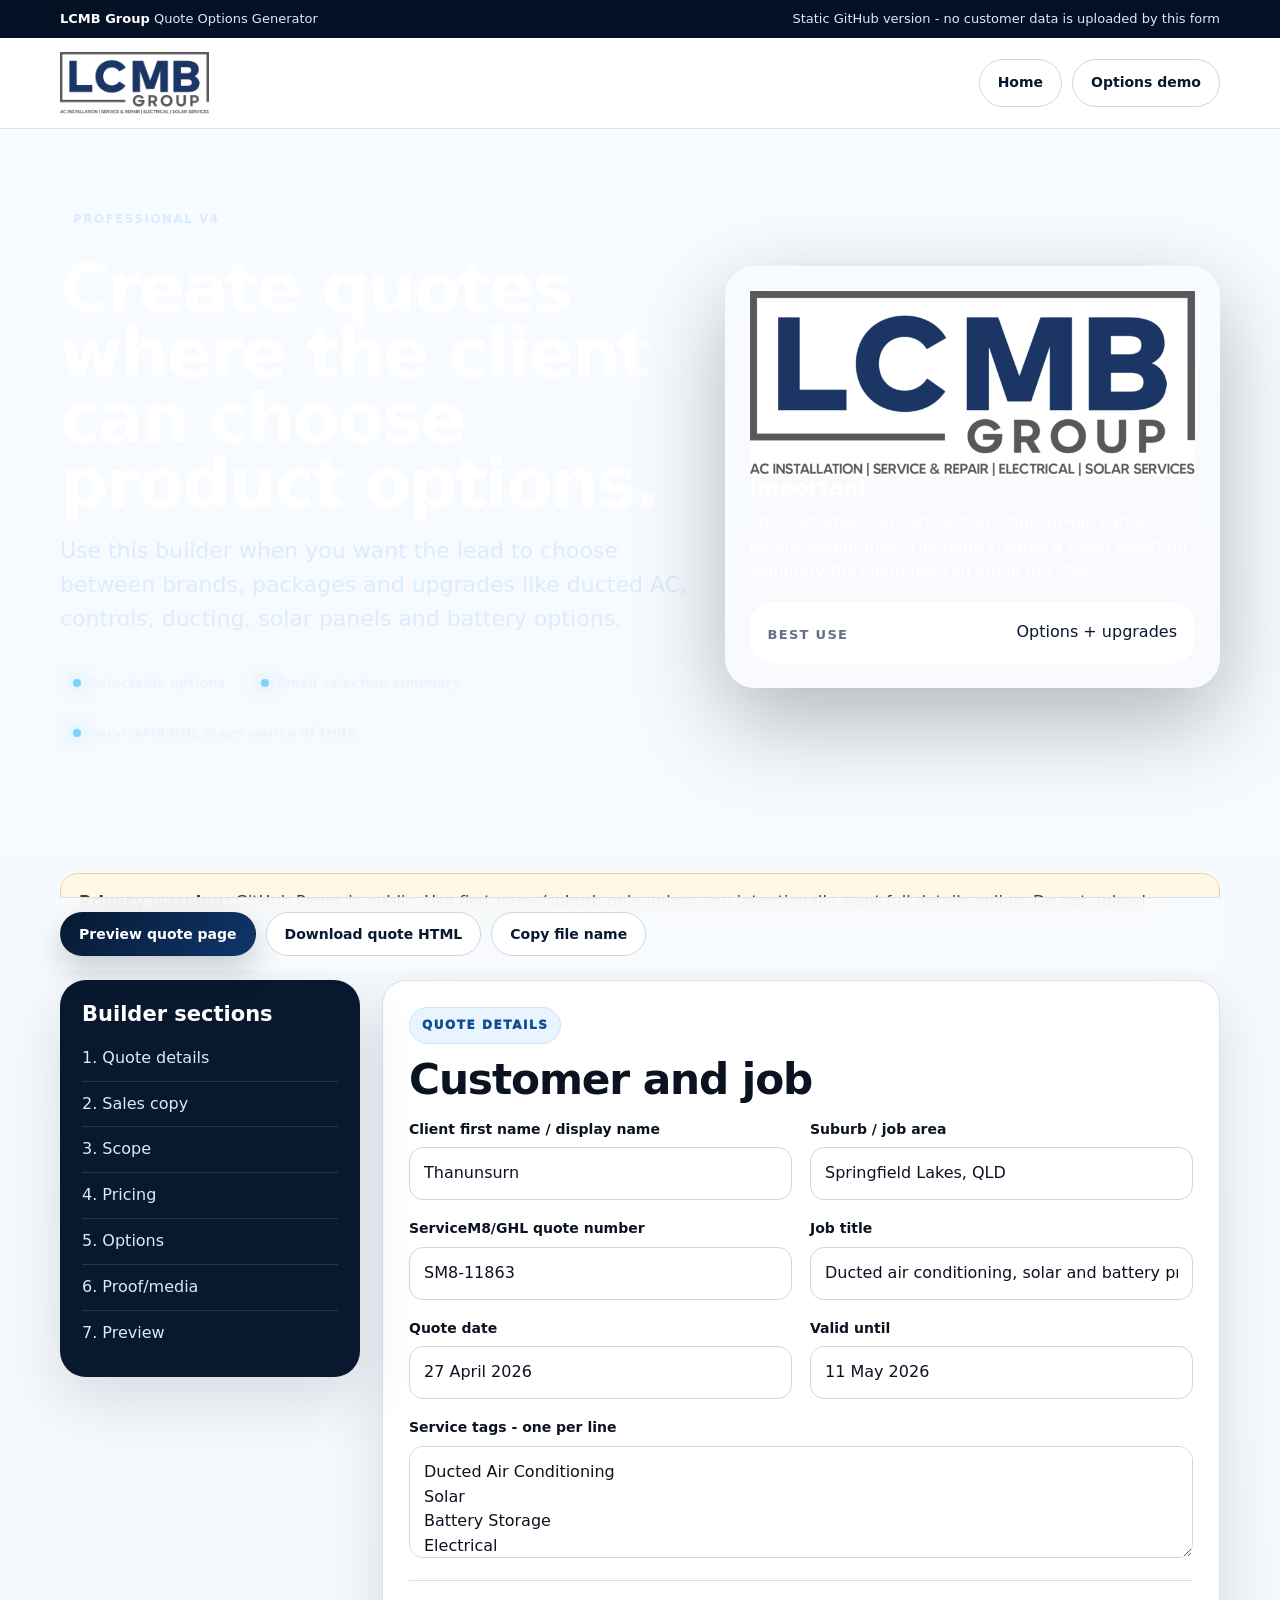
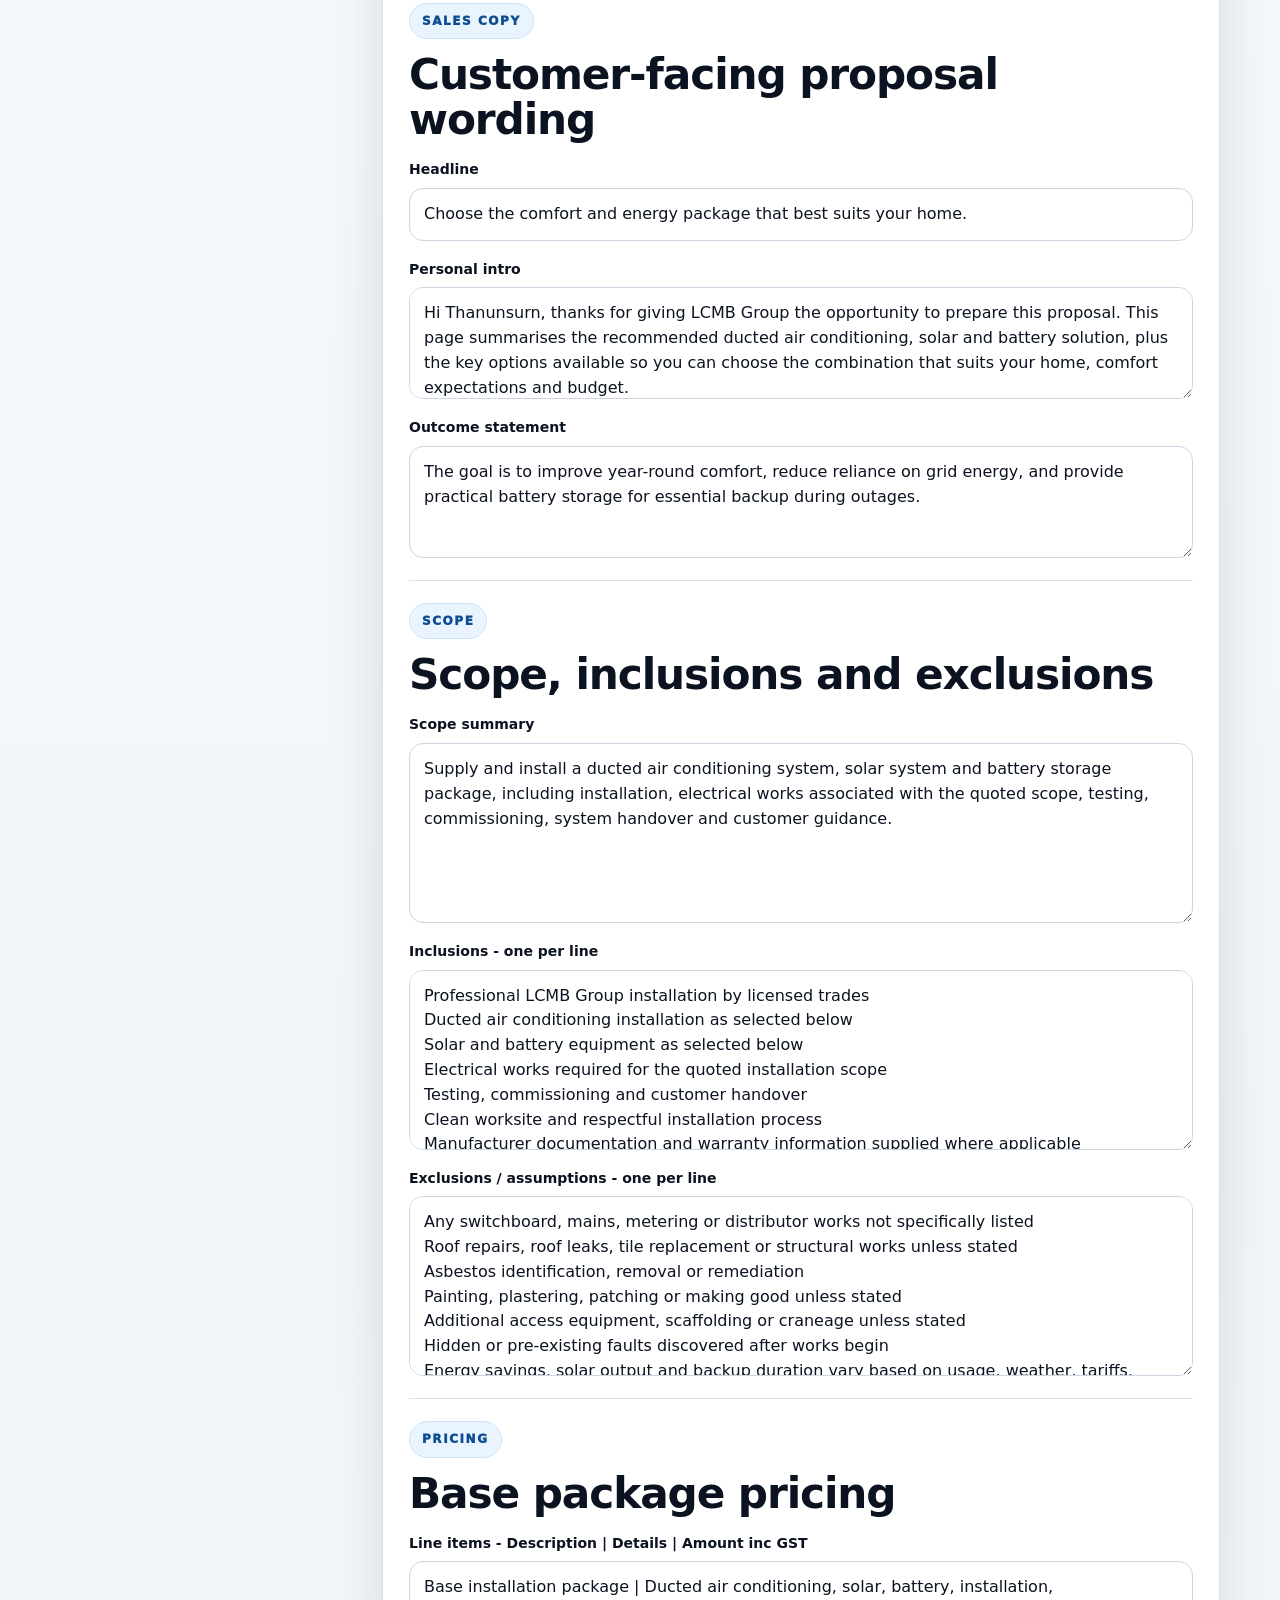
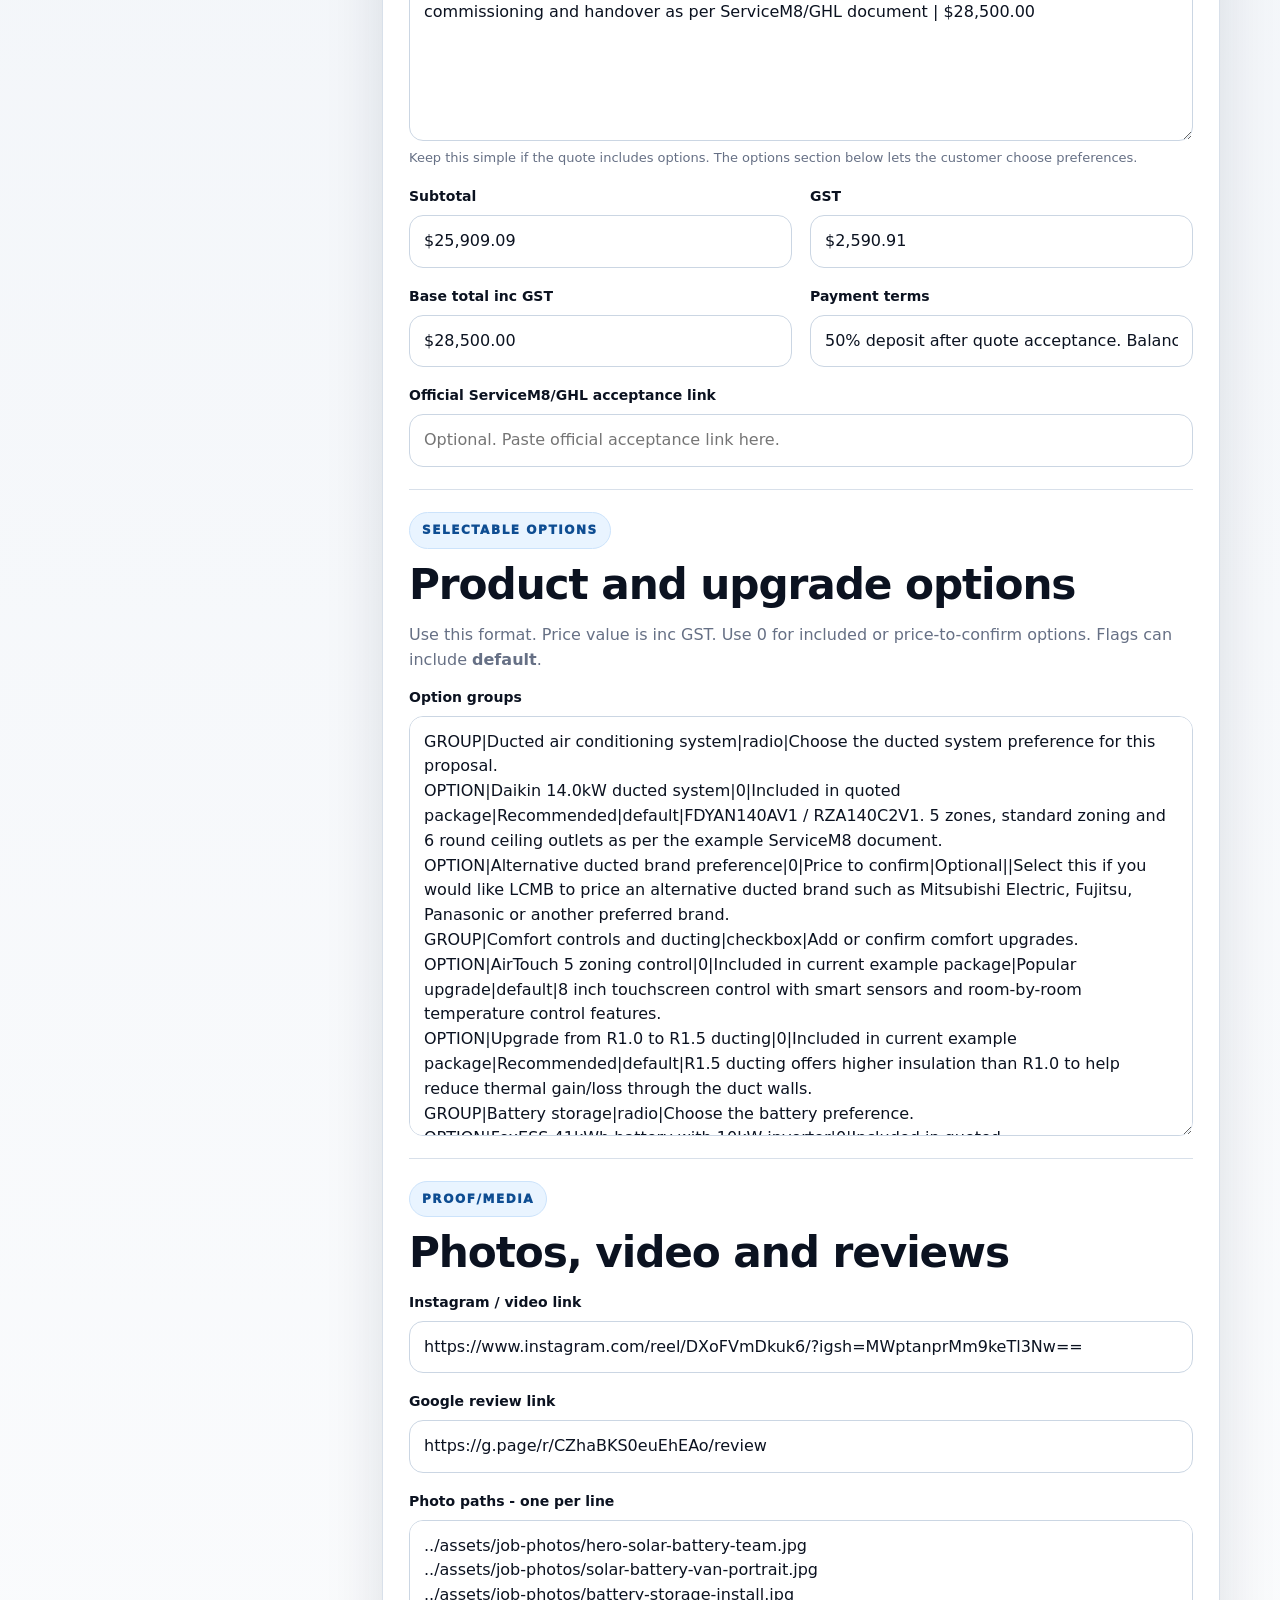
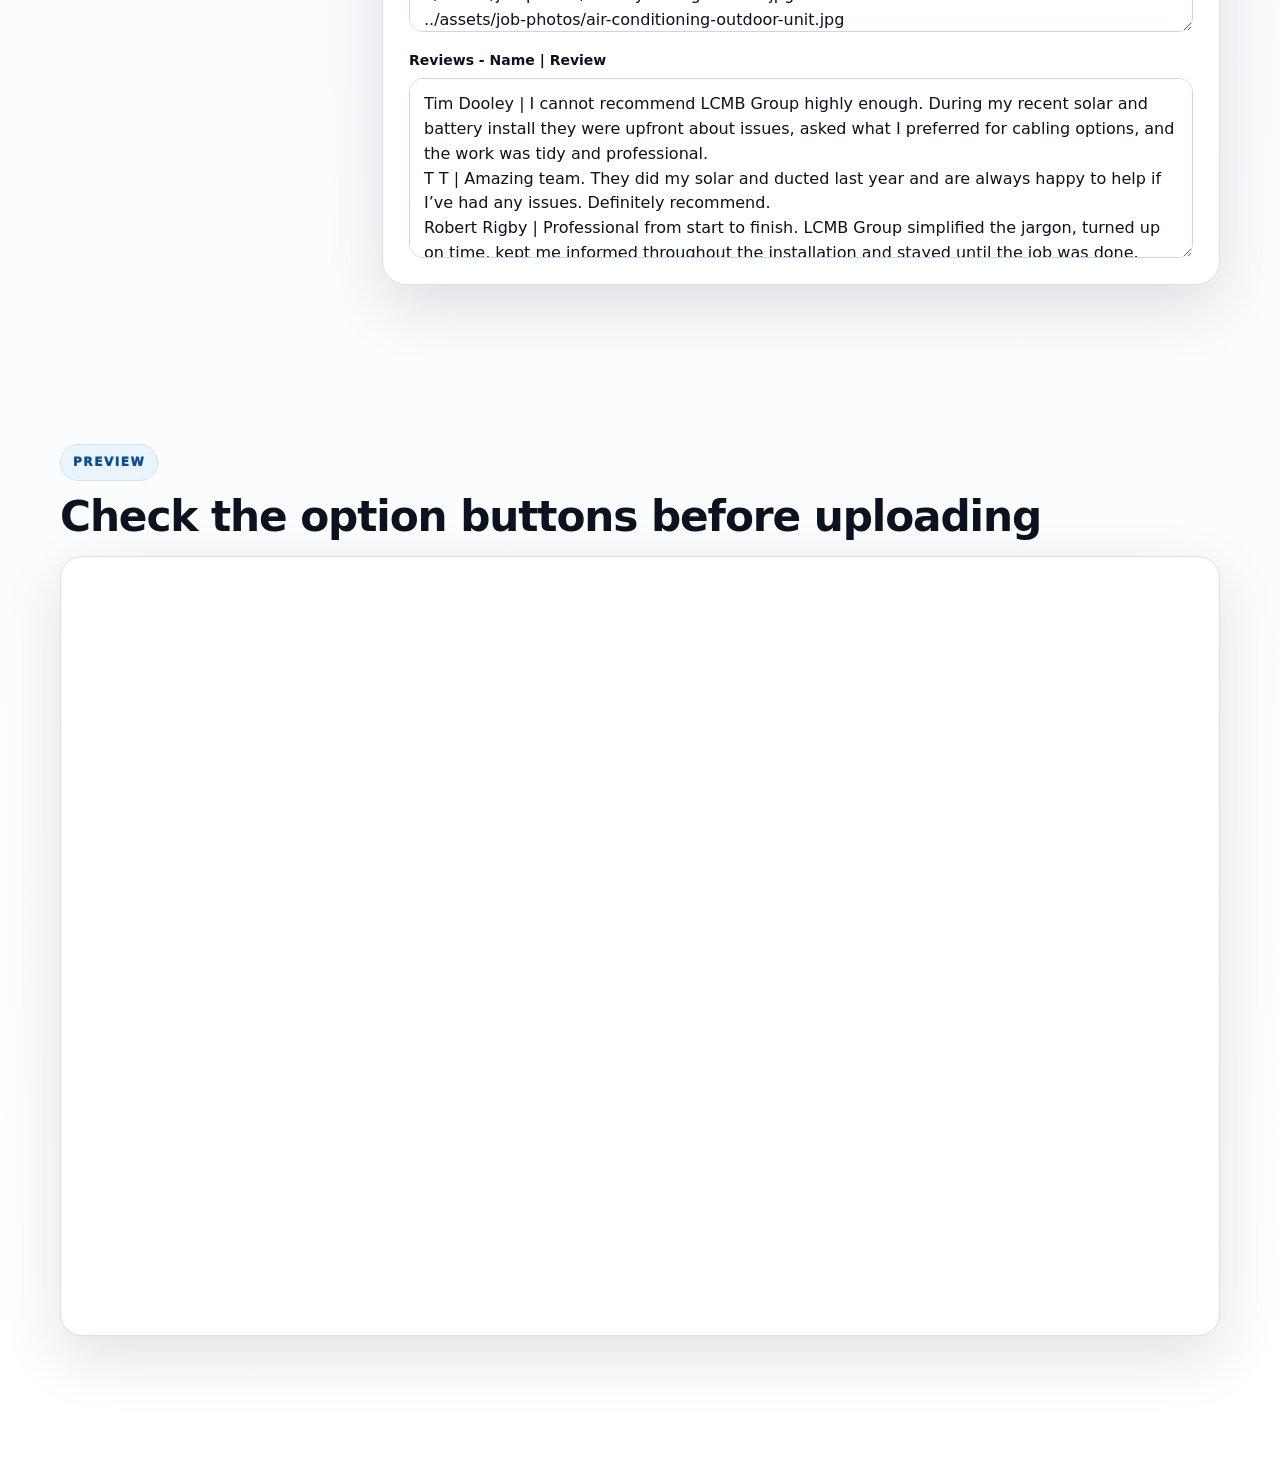
==== commit 8e8f6672: "Upgrade LCMB smart selector to V6 instant estimate app Upgrade LCMB smart selector to V6 instant est" ====
--- a/quote-generator.html
+++ b/quote-generator.html
@@ -1,46 +1,137 @@
 <!doctype html>
-<html lang="en-AU"><head><meta charset="utf-8"><meta name="viewport" content="width=device-width, initial-scale=1"><title>LCMB Professional Quote Generator</title><meta name="robots" content="noindex,nofollow"><link rel="stylesheet" href="assets/site.css"></head>
+<html lang="en-AU">
+<head>
+  <meta charset="utf-8">
+  <meta name="viewport" content="width=device-width, initial-scale=1">
+  <title>LCMB Quote Options Generator</title>
+  <meta name="robots" content="noindex,nofollow">
+  <link rel="stylesheet" href="assets/site.css">
+</head>
 <body>
-<div class="topbar"><div class="container"><span><strong>LCMB Group</strong> Professional Quote Generator</span><span>Generates an HTML file in your browser. It does not upload client data.</span></div></div>
-<header class="brandbar"><div class="container"><a class="brand" href="index.html"><img src="assets/lcmb-logo-main.png" alt="LCMB Group"></a><div class="nav-actions"><a class="btn secondary" href="index.html">Home</a><a class="btn secondary" href="quotes/example-quote.html">Demo quote</a></div></div></header>
-<section class="hero"><div class="container hero-grid"><div><div class="eyebrow">V2 professional builder</div><h1>Create a premium LCMB quote page from ServiceM8/GHL details.</h1><p class="lead">This version is designed to feel like a proper sales proposal: stronger hero, clearer trust, better pricing, proof, warranty, process and FAQs.</p><div class="hero-trust"><span class="trust-pill">No developer needed</span><span class="trust-pill">ServiceM8/GHL remains source of truth</span><span class="trust-pill">Download HTML</span></div></div><aside class="proposal-card"><img class="logo-on-dark" src="assets/lcmb-logo-transparent.png" alt="LCMB Group"><h3>Important rule</h3><p>Copy the totals from ServiceM8/GHL exactly. Do not let AI or this page calculate pricing.</p><div class="total-highlight"><div><div class="label">Quote validity</div><div class="amount">14 days</div></div></div></aside></div></section>
-<main class="section"><div class="container"><div class="notice"><strong>Privacy warning:</strong> GitHub Pages is public. For now, use first name and suburb only unless you are comfortable publishing full details.</div><div class="form-shell" style="margin-top:22px"><aside class="side-card"><h3>Form sections</h3><a href="#identity">1. Quote details</a><a href="#copy">2. Proposal copy</a><a href="#scope">3. Scope</a><a href="#investment">4. Investment</a><a href="#media">5. Proof/media</a><a href="#preview">6. Preview</a></aside><form id="quoteForm" class="card"><section id="identity"><span class="kicker">Quote details</span><h2>Customer and job details</h2><div class="form-grid"><div class="form-field"><label>Client name</label><input id="client_name" value="Sarah"></div><div class="form-field"><label>Job address / suburb</label><input id="job_address" value="Burleigh Heads, QLD"></div><div class="form-field"><label>ServiceM8/GHL job or quote number</label><input id="quote_number" value="SM8-1042"></div><div class="form-field"><label>Job title</label><input id="quote_title" value="Solar, battery and ducted air conditioning upgrade"></div><div class="form-field"><label>Quote date</label><input id="quote_date"></div><div class="form-field"><label>Valid until</label><input id="valid_until"></div><div class="form-field full"><label>Service tags — one per line</label><textarea id="tags">Electrical
-Air Conditioning
+  <div class="topbar"><div class="container"><span><strong>LCMB Group</strong> Quote Options Generator</span><span>Static GitHub version - no customer data is uploaded by this form</span></div></div>
+  <header class="brandbar"><div class="container"><a class="brand" href="index.html"><img src="assets/lcmb-logo-main.png" alt="LCMB Group"></a><div class="nav-actions"><a class="btn secondary" href="index.html">Home</a><a class="btn secondary" href="quotes/sm8-11863-options-demo.html">Options demo</a></div></div></header>
+  <section class="hero hero-photo" style="background-image:url('assets/job-photos/hero-solar-battery-team.jpg')">
+    <div class="container hero-grid">
+      <div><div class="eyebrow">Professional V4</div><h1>Create quotes where the client can choose product options.</h1><p class="lead">Use this builder when you want the lead to choose between brands, packages and upgrades like ducted AC, controls, ducting, solar panels and battery options.</p><div class="hero-trust"><span class="trust-pill">Selectable options</span><span class="trust-pill">Email selection summary</span><span class="trust-pill">ServiceM8/GHL stays source of truth</span></div></div>
+      <aside class="proposal-card"><img src="assets/lcmb-logo-main.png" alt="LCMB Group"><h3>Important</h3><p>The customer can click options, but GitHub cannot record acceptance. The page creates a clean selection summary the customer can email to LCMB.</p><div class="total-highlight"><div class="label">Best use</div><div class="big-number">Options + upgrades</div></div></aside>
+    </div>
+  </section>
+  <main class="section"><div class="container">
+    <div class="notice"><strong>Privacy warning:</strong> GitHub Pages is public. Use first name/suburb only unless you intentionally want full details online. Do not upload customer phone, email, bank details, margin or cost prices.</div>
+    <div class="form-shell" style="margin-top:24px">
+      <aside class="side-card"><h3>Builder sections</h3><a href="#identity">1. Quote details</a><a href="#copy">2. Sales copy</a><a href="#scope">3. Scope</a><a href="#price">4. Pricing</a><a href="#options">5. Options</a><a href="#proof">6. Proof/media</a><a href="#preview">7. Preview</a></aside>
+      <form id="quoteForm" class="card">
+        <section id="identity"><span class="kicker">Quote details</span><h2>Customer and job</h2><div class="form-grid">
+          <div class="form-field"><label>Client first name / display name</label><input id="client_name" value="Thanunsurn"></div>
+          <div class="form-field"><label>Suburb / job area</label><input id="job_address" value="Springfield Lakes, QLD"></div>
+          <div class="form-field"><label>ServiceM8/GHL quote number</label><input id="quote_number" value="SM8-11863"></div>
+          <div class="form-field"><label>Job title</label><input id="quote_title" value="Ducted air conditioning, solar and battery proposal"></div>
+          <div class="form-field"><label>Quote date</label><input id="quote_date" value="27 April 2026"></div>
+          <div class="form-field"><label>Valid until</label><input id="valid_until" value="11 May 2026"></div>
+          <div class="form-field full"><label>Service tags - one per line</label><textarea id="tags">Ducted Air Conditioning
 Solar
-Battery</textarea></div></div></section><div class="divider"></div><section id="copy"><span class="kicker">Proposal copy</span><h2>Sales message</h2><div class="form-grid"><div class="form-field full"><label>Hero headline</label><input id="headline" value="A cleaner, smarter home energy and comfort upgrade — professionally delivered by LCMB Group."></div><div class="form-field full"><label>Personal intro</label><textarea id="intro">Hi Sarah, thanks for giving LCMB Group the opportunity to prepare this proposal. This page summarises the recommended scope, what is included, the investment, payment terms and the next steps to proceed.</textarea></div><div class="form-field full"><label>Outcome statement</label><textarea id="outcome">This proposal is designed to give you a clear scope, a clean installation process, and a simple path from acceptance through to handover.</textarea></div></div></section><div class="divider"></div><section id="scope"><span class="kicker">Scope</span><h2>Inclusions and exclusions</h2><div class="form-grid"><div class="form-field full"><label>Scope summary</label><textarea id="scope" class="tall">Supply and install the quoted electrical, air conditioning, solar and/or battery works, including professional installation, testing, commissioning and customer handover.</textarea></div><div class="form-field full"><label>Inclusions — one per line</label><textarea id="inclusions" class="tall"></textarea></div><div class="form-field full"><label>Exclusions / assumptions — one per line</label><textarea id="exclusions" class="tall"></textarea></div></div></section><div class="divider"></div><section id="investment"><span class="kicker">Investment</span><h2>Pricing and acceptance</h2><div class="form-grid"><div class="form-field full"><label>Line items — Description | Details | Amount inc GST</label><textarea id="line_items" class="tall">Solar system supply and installation | As per selected package | $12,500.00
-Battery supply and installation | As per selected package | $9,800.00
-Ducted air conditioning works | As per quoted scope | $14,200.00
-Electrical testing, commissioning and handover | Included | $0.00</textarea><div class="small muted">Copy pricing from ServiceM8/GHL. This page is not the accounting source of truth.</div></div><div class="form-field"><label>Subtotal</label><input id="subtotal" value="$33,181.82"></div><div class="form-field"><label>GST</label><input id="gst" value="$3,318.18"></div><div class="form-field"><label>Total inc GST</label><input id="total" value="$36,500.00"></div><div class="form-field"><label>Payment terms</label><input id="payment_terms" value="50% deposit after site inspection and quote acceptance. Balance due COD/on completion unless otherwise stated."></div><div class="form-field full"><label>Acceptance link from ServiceM8 or GHL</label><input id="acceptance_url" placeholder="Paste official acceptance link here. Leave blank to use email fallback."></div></div></section><div class="divider"></div><section id="media"><span class="kicker">Proof/media</span><h2>Photos, video and reviews</h2><div class="form-grid"><div class="form-field full"><label>Video / YouTube link</label><input id="video_link" placeholder="Optional"></div><div class="form-field full"><label>Photo paths or URLs — one per line</label><textarea id="photos">../assets/placeholder-1.svg
-../assets/placeholder-2.svg
-../assets/placeholder-3.svg</textarea></div><div class="form-field full"><label>Reviews — Name | Review</label><textarea id="reviews" class="tall">Tim Dooley | I cannot recommend LCMB Group highly enough. During my recent solar and battery install they were upfront about issues, asked what I preferred for cabling options, and the work was tidy and professional.
+Battery Storage
+Electrical</textarea></div>
+        </div></section>
+        <div class="divider"></div>
+        <section id="copy"><span class="kicker">Sales copy</span><h2>Customer-facing proposal wording</h2><div class="form-grid">
+          <div class="form-field full"><label>Headline</label><input id="headline" value="Choose the comfort and energy package that best suits your home."></div>
+          <div class="form-field full"><label>Personal intro</label><textarea id="intro">Hi Thanunsurn, thanks for giving LCMB Group the opportunity to prepare this proposal. This page summarises the recommended ducted air conditioning, solar and battery solution, plus the key options available so you can choose the combination that suits your home, comfort expectations and budget.</textarea></div>
+          <div class="form-field full"><label>Outcome statement</label><textarea id="outcome">The goal is to improve year-round comfort, reduce reliance on grid energy, and provide practical battery storage for essential backup during outages.</textarea></div>
+        </div></section>
+        <div class="divider"></div>
+        <section id="scope"><span class="kicker">Scope</span><h2>Scope, inclusions and exclusions</h2><div class="form-grid">
+          <div class="form-field full"><label>Scope summary</label><textarea id="scope" class="tall">Supply and install a ducted air conditioning system, solar system and battery storage package, including installation, electrical works associated with the quoted scope, testing, commissioning, system handover and customer guidance.</textarea></div>
+          <div class="form-field full"><label>Inclusions - one per line</label><textarea id="inclusions" class="tall">Professional LCMB Group installation by licensed trades
+Ducted air conditioning installation as selected below
+Solar and battery equipment as selected below
+Electrical works required for the quoted installation scope
+Testing, commissioning and customer handover
+Clean worksite and respectful installation process
+Manufacturer documentation and warranty information supplied where applicable</textarea></div>
+          <div class="form-field full"><label>Exclusions / assumptions - one per line</label><textarea id="exclusions" class="tall">Any switchboard, mains, metering or distributor works not specifically listed
+Roof repairs, roof leaks, tile replacement or structural works unless stated
+Asbestos identification, removal or remediation
+Painting, plastering, patching or making good unless stated
+Additional access equipment, scaffolding or craneage unless stated
+Hidden or pre-existing faults discovered after works begin
+Energy savings, solar output and backup duration vary based on usage, weather, tariffs, shading and site conditions
+Final product availability and substitutions are subject to supplier confirmation before installation</textarea></div>
+        </div></section>
+        <div class="divider"></div>
+        <section id="price"><span class="kicker">Pricing</span><h2>Base package pricing</h2><div class="form-grid">
+          <div class="form-field full"><label>Line items - Description | Details | Amount inc GST</label><textarea id="line_items" class="tall">Base installation package | Ducted air conditioning, solar, battery, installation, commissioning and handover as per ServiceM8/GHL document | $28,500.00</textarea><div class="small muted">Keep this simple if the quote includes options. The options section below lets the customer choose preferences.</div></div>
+          <div class="form-field"><label>Subtotal</label><input id="subtotal" value="$25,909.09"></div>
+          <div class="form-field"><label>GST</label><input id="gst" value="$2,590.91"></div>
+          <div class="form-field"><label>Base total inc GST</label><input id="total" value="$28,500.00"></div>
+          <div class="form-field"><label>Payment terms</label><input id="payment_terms" value="50% deposit after quote acceptance. Balance due COD/on completion unless otherwise stated."></div>
+          <div class="form-field full"><label>Official ServiceM8/GHL acceptance link</label><input id="acceptance_url" placeholder="Optional. Paste official acceptance link here."></div>
+        </div></section>
+        <div class="divider"></div>
+        <section id="options"><span class="kicker">Selectable options</span><h2>Product and upgrade options</h2><p class="muted">Use this format. Price value is inc GST. Use 0 for included or price-to-confirm options. Flags can include <strong>default</strong>.</p>
+          <div class="form-field full"><label>Option groups</label><textarea id="options_text" class="tall" style="min-height:420px">GROUP|Ducted air conditioning system|radio|Choose the ducted system preference for this proposal.
+OPTION|Daikin 14.0kW ducted system|0|Included in quoted package|Recommended|default|FDYAN140AV1 / RZA140C2V1. 5 zones, standard zoning and 6 round ceiling outlets as per the example ServiceM8 document.
+OPTION|Alternative ducted brand preference|0|Price to confirm|Optional||Select this if you would like LCMB to price an alternative ducted brand such as Mitsubishi Electric, Fujitsu, Panasonic or another preferred brand.
+GROUP|Comfort controls and ducting|checkbox|Add or confirm comfort upgrades.
+OPTION|AirTouch 5 zoning control|0|Included in current example package|Popular upgrade|default|8 inch touchscreen control with smart sensors and room-by-room temperature control features.
+OPTION|Upgrade from R1.0 to R1.5 ducting|0|Included in current example package|Recommended|default|R1.5 ducting offers higher insulation than R1.0 to help reduce thermal gain/loss through the duct walls.
+GROUP|Battery storage|radio|Choose the battery preference.
+OPTION|FoxESS 41kWh battery with 10kW inverter|0|Included in quoted package|Recommended|default|Large battery storage option for households wanting strong storage capacity and essential backup circuits.
+OPTION|Alternative battery brand preference|0|Price to confirm|Optional||Select this if you would like LCMB to price a different battery brand or capacity.
+GROUP|Solar system|radio|Choose the solar panel preference.
+OPTION|13.2kW solar system with 26 x Jinko 510W panels|0|Included in quoted package|Recommended|default|High-output solar package suited to larger homes and higher daytime energy usage.
+OPTION|Premium solar panel brand preference|0|Price to confirm|Optional||Select this if you would like LCMB to price a premium solar panel brand or alternative panel/inverter combination.
+GROUP|Add-on requests|checkbox|Optional items for LCMB to review and price if needed.
+OPTION|Add EV charger option|0|Price to confirm|Optional||Ask LCMB to add an EV charger option to the final ServiceM8/GHL quote.
+OPTION|Add extra backup circuits|0|Price to confirm|Optional||Ask LCMB to review whether more backup circuits are suitable for the home.</textarea></div>
+        </section>
+        <div class="divider"></div>
+        <section id="proof"><span class="kicker">Proof/media</span><h2>Photos, video and reviews</h2><div class="form-grid">
+          <div class="form-field full"><label>Instagram / video link</label><input id="video_link" value="https://www.instagram.com/reel/DXoFVmDkuk6/?igsh=MWptanprMm9keTl3Nw=="></div>
+          <div class="form-field full"><label>Google review link</label><input id="review_link" value="https://g.page/r/CZhaBKS0euEhEAo/review"></div>
+          <div class="form-field full"><label>Photo paths - one per line</label><textarea id="photos">../assets/job-photos/hero-solar-battery-team.jpg
+../assets/job-photos/solar-battery-van-portrait.jpg
+../assets/job-photos/battery-storage-install.jpg
+../assets/job-photos/air-conditioning-outdoor-unit.jpg
+../assets/job-photos/ducted-air-conditioning-attic.jpg
+../assets/job-photos/family-comfort-ducted-air.jpg</textarea></div>
+          <div class="form-field full"><label>Reviews - Name | Review</label><textarea id="reviews" class="tall">Tim Dooley | I cannot recommend LCMB Group highly enough. During my recent solar and battery install they were upfront about issues, asked what I preferred for cabling options, and the work was tidy and professional.
 T T | Amazing team. They did my solar and ducted last year and are always happy to help if I’ve had any issues. Definitely recommend.
-Robert Rigby | Professional from start to finish. LCMB Group simplified the jargon, turned up on time, kept me informed throughout the installation and stayed until the job was done.</textarea></div></div></section></form></div><div class="generator-actions"><div class="container" style="width:100%;padding:0"><div class="toolbar"><button class="btn primary" type="button" id="previewBtn">Preview quote page</button><button class="btn secondary" type="button" id="downloadBtn">Download quote HTML</button><button class="btn secondary" type="button" id="copyNameBtn">Copy file name</button><span id="fileNameOutput" class="small muted"></span></div></div></div><section id="preview" class="section"><span class="kicker">Preview</span><h2>Check before uploading to GitHub</h2><iframe id="previewFrame" class="preview-frame" title="Quote preview"></iframe></section></div></main>
+Robert Rigby | Professional from start to finish. LCMB Group simplified the jargon, turned up on time, kept me informed throughout the installation and stayed until the job was done.</textarea></div>
+        </div></section>
+      </form>
+    </div>
+    <div class="generator-actions"><div class="container" style="width:100%;padding:0"><div class="toolbar"><button class="btn primary" type="button" id="previewBtn">Preview quote page</button><button class="btn secondary" type="button" id="downloadBtn">Download quote HTML</button><button class="btn secondary" type="button" id="copyNameBtn">Copy file name</button><span id="fileNameOutput" class="small muted"></span></div></div></div>
+    <section id="preview" class="section"><span class="kicker">Preview</span><h2>Check the option buttons before uploading</h2><iframe id="previewFrame" class="preview-frame" title="Quote preview"></iframe></section>
+  </div></main>
 <script>
-const BUSINESS = {"name": "LCMB Group", "phone": "0447563718", "email_primary": "office@lcmbelectrical.com.au", "email_projects": "projects@lcmbelectrical.com.au", "website": "www.lcmbelectrical.com.au", "abn": "80 680 633 416", "areas": "Gold Coast and Brisbane", "services": "Electrical, air conditioning, solar and battery", "tone": "Premium, clean, professional, reliable and transparent"};
-const SITE_CSS = "\n:root{\n  --ink:#0b1220;\n  --muted:#667085;\n  --navy:#07182f;\n  --navy-2:#0b2445;\n  --blue:#125ca8;\n  --blue-2:#0e72d8;\n  --ice:#eef6ff;\n  --paper:#ffffff;\n  --soft:#f5f7fb;\n  --line:#d8e0ea;\n  --green:#0f766e;\n  --amber:#b7791f;\n  --danger:#a33b2b;\n  --shadow:0 22px 60px rgba(8,24,47,.12);\n  --shadow-strong:0 32px 90px rgba(2,10,24,.28);\n  --radius:24px;\n}\n*{box-sizing:border-box}\nhtml{scroll-behavior:smooth}\nbody{\n  margin:0;\n  color:var(--ink);\n  font-family:Inter, ui-sans-serif, system-ui, -apple-system, BlinkMacSystemFont, \"Segoe UI\", Arial, sans-serif;\n  line-height:1.55;\n  background:linear-gradient(180deg,#f8fbff 0%,#f2f5f9 44%,#ffffff 100%);\n  -webkit-font-smoothing:antialiased;\n}\na{color:inherit}\nimg{max-width:100%;display:block}\n.container{width:min(1160px,calc(100% - 40px));margin-inline:auto}\n.small{font-size:13px}.muted{color:var(--muted)}.nowrap{white-space:nowrap}\n.skip{position:absolute;left:-999px}.skip:focus{left:20px;top:20px;background:white;padding:12px;border-radius:10px;z-index:1000}\n.topbar{background:#041024;color:#d8eaff;font-size:13px}\n.topbar .container{display:flex;gap:14px;align-items:center;justify-content:space-between;padding:9px 0;flex-wrap:wrap}.topbar strong{color:white}\n.brandbar{background:rgba(255,255,255,.9);border-bottom:1px solid rgba(216,224,234,.9);backdrop-filter:blur(14px);position:sticky;top:0;z-index:60}\n.brandbar .container{display:flex;align-items:center;justify-content:space-between;gap:18px;padding:14px 0}.brand{display:flex;align-items:center;text-decoration:none;gap:12px}.brand img{height:62px;width:auto;max-width:280px;object-fit:contain}.brand-mini{display:flex;align-items:center;gap:10px}.brand-mini img{height:44px;width:auto}.nav-actions,.toolbar{display:flex;gap:10px;flex-wrap:wrap;align-items:center}\n.btn{display:inline-flex;align-items:center;justify-content:center;gap:8px;min-height:44px;padding:12px 18px;border-radius:999px;border:1px solid transparent;text-decoration:none;font-weight:800;font-size:14px;cursor:pointer;font-family:inherit;transition:transform .18s ease,box-shadow .18s ease,background .18s ease,border .18s ease}.btn:hover{transform:translateY(-1px)}.btn.primary{background:linear-gradient(135deg,var(--navy),#0e376d);color:white;box-shadow:0 14px 30px rgba(7,24,47,.2)}.btn.primary:hover{box-shadow:0 18px 38px rgba(7,24,47,.28)}.btn.secondary{background:white;color:var(--navy);border-color:#cad6e3}.btn.secondary:hover{border-color:var(--navy)}.btn.light{background:#eaf4ff;color:var(--navy);border-color:#cfe3fa}.btn.ghost{background:rgba(255,255,255,.11);color:white;border-color:rgba(255,255,255,.24)}.btn.full{width:100%}\n.hero{position:relative;overflow:hidden;background:radial-gradient(circle at 18% 10%,rgba(18,92,168,.58),transparent 31%),radial-gradient(circle at 88% 5%,rgba(255,255,255,.18),transparent 24%),linear-gradient(135deg,#030814 0%,#07182f 52%,#0d3566 100%);color:white;padding:72px 0 58px}.hero:before{content:\"\";position:absolute;inset:0;background-image:linear-gradient(rgba(255,255,255,.05) 1px,transparent 1px),linear-gradient(90deg,rgba(255,255,255,.05) 1px,transparent 1px);background-size:42px 42px;mask-image:linear-gradient(180deg,rgba(0,0,0,.8),transparent)}.hero .container{position:relative}.hero-grid{display:grid;grid-template-columns:minmax(0,1.12fr) minmax(330px,.88fr);gap:34px;align-items:center}.eyebrow{display:inline-flex;align-items:center;gap:8px;background:rgba(255,255,255,.1);border:1px solid rgba(255,255,255,.2);color:#d9ecff;border-radius:999px;padding:8px 12px;font-size:12px;font-weight:900;letter-spacing:.12em;text-transform:uppercase;margin-bottom:18px}.hero h1{font-size:clamp(38px,5.3vw,70px);line-height:.96;letter-spacing:-2.2px;margin:0 0 18px;max-width:850px}.hero .lead{font-size:clamp(17px,2vw,22px);color:#dcecff;margin:0 0 26px;max-width:780px}.hero-trust{display:flex;gap:10px;flex-wrap:wrap;margin-top:24px}.trust-pill{display:inline-flex;align-items:center;gap:8px;border:1px solid rgba(255,255,255,.18);background:rgba(255,255,255,.08);padding:9px 12px;border-radius:999px;color:#eaf5ff;font-weight:750;font-size:13px}.trust-pill:before{content:\"\";width:8px;height:8px;border-radius:50%;background:#7dd3fc;box-shadow:0 0 16px #7dd3fc}.proposal-card{background:rgba(255,255,255,.12);border:1px solid rgba(255,255,255,.22);border-radius:30px;padding:24px;box-shadow:var(--shadow-strong);backdrop-filter:blur(16px)}.proposal-card .logo-on-dark{height:54px;max-width:260px;margin-bottom:16px;object-fit:contain}.quote-meta{display:grid;gap:12px;margin-top:18px}.meta-row{display:flex;justify-content:space-between;gap:18px;padding:12px 0;border-bottom:1px solid rgba(255,255,255,.16)}.meta-row:last-child{border-bottom:0}.meta-row span:first-child{color:#c7d9ed}.meta-row span:last-child{font-weight:900;text-align:right}.total-highlight{margin-top:18px;padding:18px;border-radius:22px;background:white;color:var(--navy);display:flex;justify-content:space-between;align-items:flex-end;gap:16px}.total-highlight .label{font-size:13px;color:var(--muted);font-weight:800;text-transform:uppercase;letter-spacing:.1em}.total-highlight .amount{font-size:31px;line-height:1;font-weight:950;letter-spacing:-1px}.section{padding:62px 0}.section.tight{padding:38px 0}.section.white{background:white}.section.dark{background:#061225;color:white}.section.dark .muted{color:#bfd3ec}.section-head{display:flex;align-items:flex-end;justify-content:space-between;gap:24px;margin-bottom:22px}.section-head h2{margin:0}.section-head p{margin:8px 0 0;max-width:720px}.kicker{display:inline-flex;align-items:center;gap:8px;font-size:12px;font-weight:950;letter-spacing:.13em;text-transform:uppercase;color:#0e4d92;background:#e9f4ff;border:1px solid #cce3fb;border-radius:999px;padding:8px 12px;margin-bottom:14px}h2{font-size:clamp(29px,3.3vw,46px);line-height:1.06;letter-spacing:-1.1px;margin:0 0 16px}h3{font-size:21px;line-height:1.16;margin:0 0 9px}p{margin:0 0 14px}.grid-2{display:grid;grid-template-columns:repeat(2,minmax(0,1fr));gap:20px}.grid-3{display:grid;grid-template-columns:repeat(3,minmax(0,1fr));gap:20px}.grid-4{display:grid;grid-template-columns:repeat(4,minmax(0,1fr));gap:16px}.card{background:var(--paper);border:1px solid var(--line);border-radius:var(--radius);padding:26px;box-shadow:var(--shadow)}.card.no-shadow{box-shadow:none}.card.dark{background:linear-gradient(145deg,#07182f,#0b2c55);color:white;border-color:rgba(255,255,255,.12)}.card.dark .muted,.card.dark p{color:#d8eaff}.card.blue{background:linear-gradient(145deg,#eaf5ff,#ffffff);border-color:#cae1f8}.card.compact{padding:20px}.icon-card{position:relative;overflow:hidden}.icon-card:before{content:\"\";position:absolute;right:-46px;top:-46px;width:120px;height:120px;border-radius:50%;background:rgba(18,92,168,.09)}.stat{display:flex;gap:12px;align-items:center}.stat-icon{width:42px;height:42px;border-radius:14px;background:#e9f4ff;color:#0c4f92;display:grid;place-items:center;font-weight:950}.stat b{display:block;font-size:20px}.list{margin:14px 0 0;padding:0;list-style:none}.list li{position:relative;padding:12px 0 12px 36px;border-bottom:1px solid #edf1f6}.list li:last-child{border-bottom:0}.list li:before{content:\"\u2713\";position:absolute;left:0;top:12px;width:22px;height:22px;border-radius:50%;background:#e7f8f5;color:var(--green);display:grid;place-items:center;font-size:13px;font-weight:950}.list.warn li:before{content:\"!\";background:#fff4e0;color:#9a5a00}.notice{background:#fff8e7;border:1px solid #f4d28d;color:#533900;border-radius:18px;padding:16px 18px}.quote-table-wrap{overflow-x:auto;border-radius:24px;border:1px solid var(--line);box-shadow:var(--shadow);background:white}.quote-table{width:100%;border-collapse:collapse;min-width:720px}.quote-table th{background:#07182f;color:white;text-align:left;padding:16px;font-size:12px;text-transform:uppercase;letter-spacing:.12em}.quote-table td{padding:17px 16px;border-bottom:1px solid #eef2f6;vertical-align:top}.quote-table tr:last-child td{border-bottom:0}.quote-table th:last-child,.quote-table td:last-child{text-align:right;white-space:nowrap;font-weight:900}.totals-panel{margin-top:20px;display:grid;grid-template-columns:1fr minmax(320px,430px);gap:20px;align-items:start}.payment-card{background:#f8fbff;border:1px solid var(--line);border-radius:24px;padding:22px}.total-box{background:white;border:1px solid var(--line);border-radius:24px;padding:20px;box-shadow:var(--shadow)}.total-row{display:flex;justify-content:space-between;gap:16px;padding:10px 0;border-bottom:1px solid #eef2f6}.total-row:last-child{border-bottom:0}.grand{font-size:28px;color:var(--navy);font-weight:950}.media-card{border-radius:30px;overflow:hidden;background:#061225;color:white;box-shadow:var(--shadow-strong)}.video-embed{position:relative;width:100%;aspect-ratio:16/9;background:#061225}.video-embed iframe{position:absolute;inset:0;width:100%;height:100%;border:0}.photo-grid{display:grid;grid-template-columns:2fr 1fr 1fr;gap:14px}.photo{border-radius:24px;overflow:hidden;min-height:230px;background:#dfe8f4;box-shadow:var(--shadow)}.photo:first-child{grid-row:span 2}.photo img{width:100%;height:100%;object-fit:cover}.review-card{background:white;border:1px solid var(--line);border-radius:24px;padding:24px;box-shadow:var(--shadow);display:flex;flex-direction:column;gap:14px}.stars{color:#f59e0b;letter-spacing:2px;font-size:18px}.reviewer{display:flex;gap:11px;align-items:center;margin-top:auto}.avatar{width:42px;height:42px;border-radius:50%;background:#e9f4ff;color:#0d4f91;display:grid;place-items:center;font-weight:950}.timeline{display:grid;grid-template-columns:repeat(4,minmax(0,1fr));gap:16px;counter-reset:step}.timeline-step{position:relative;background:white;border:1px solid var(--line);border-radius:24px;padding:24px;box-shadow:var(--shadow)}.timeline-step:before{counter-increment:step;content:counter(step);width:34px;height:34px;border-radius:50%;background:var(--navy);color:white;display:grid;place-items:center;font-weight:950;margin-bottom:14px}.faq-grid{display:grid;grid-template-columns:repeat(2,minmax(0,1fr));gap:14px}.faq{background:white;border:1px solid var(--line);border-radius:18px;box-shadow:0 8px 28px rgba(8,24,47,.06);overflow:hidden}.faq summary{cursor:pointer;padding:18px 20px;font-weight:900}.faq p{padding:0 20px 18px;margin:0;color:var(--muted)}.cta{background:radial-gradient(circle at 22% 10%,rgba(34,134,236,.3),transparent 30%),linear-gradient(135deg,#07182f,#0d3566);color:white;border-radius:32px;padding:32px;box-shadow:var(--shadow-strong);display:grid;grid-template-columns:1fr auto;gap:24px;align-items:center}.cta p{color:#d8eaff}.footer{background:#040b15;color:#c9d7e9;padding:34px 0;font-size:14px}.footer-grid{display:flex;justify-content:space-between;gap:24px;flex-wrap:wrap}.footer img{height:54px;width:auto;filter:drop-shadow(0 10px 22px rgba(0,0,0,.25))}.mobile-cta{display:none}.form-shell{display:grid;grid-template-columns:300px 1fr;gap:22px;align-items:start}.side-card{position:sticky;top:102px;background:#07182f;color:white;border-radius:26px;padding:22px;box-shadow:var(--shadow)}.side-card a{display:block;text-decoration:none;padding:10px 0;color:#d8eaff;border-bottom:1px solid rgba(255,255,255,.12)}.side-card a:last-child{border-bottom:0}.form-grid{display:grid;grid-template-columns:repeat(2,minmax(0,1fr));gap:18px}.form-field{display:flex;flex-direction:column;gap:7px}.form-field.full{grid-column:1/-1}label{font-weight:900;font-size:14px}input,textarea,select{width:100%;border:1px solid #cbd6e3;border-radius:14px;padding:13px 14px;font:inherit;background:white;color:var(--ink)}textarea{min-height:112px;resize:vertical}.tall{min-height:180px}.preview-frame{width:100%;height:780px;border:1px solid var(--line);border-radius:22px;background:white;box-shadow:var(--shadow)}.generator-actions{position:sticky;bottom:0;z-index:30;background:rgba(248,251,255,.9);backdrop-filter:blur(12px);border-top:1px solid var(--line);padding:14px 0;margin-top:24px}.cover-intro{display:grid;grid-template-columns:1fr 360px;gap:20px;align-items:center}.service-tags{display:flex;gap:8px;flex-wrap:wrap;margin-top:20px}.tag{display:inline-flex;padding:8px 12px;border-radius:999px;background:#eef6ff;border:1px solid #cde3fb;color:#0a4784;font-weight:850;font-size:13px}.divider{height:1px;background:var(--line);margin:22px 0}.risk-grid{display:grid;grid-template-columns:repeat(4,minmax(0,1fr));gap:16px}.risk-card{background:#fff;border:1px solid var(--line);border-radius:20px;padding:18px;box-shadow:0 10px 30px rgba(8,24,47,.06)}.risk-card b{display:block;margin-bottom:6px;color:var(--navy)}\n@media(max-width:950px){.hero-grid,.grid-2,.cover-intro,.totals-panel,.form-shell,.cta{grid-template-columns:1fr}.grid-3,.grid-4,.timeline,.risk-grid{grid-template-columns:repeat(2,minmax(0,1fr))}.brand img{height:52px}.nav-actions{display:none}.photo-grid{grid-template-columns:1fr 1fr}.photo:first-child{grid-row:auto}.side-card{position:static}.mobile-cta{display:flex;position:fixed;left:0;right:0;bottom:0;z-index:100;background:rgba(255,255,255,.95);border-top:1px solid var(--line);padding:10px 14px;gap:10px;box-shadow:0 -12px 34px rgba(8,24,47,.12)}body.has-mobile-cta{padding-bottom:76px}}\n@media(max-width:640px){.container{width:min(100% - 28px,1160px)}.topbar .container{display:block}.hero{padding:46px 0 38px}.proposal-card{padding:18px;border-radius:22px}.total-highlight{align-items:flex-start;flex-direction:column}.section{padding:42px 0}.card{padding:20px}.grid-3,.grid-4,.timeline,.risk-grid,.faq-grid,.photo-grid,.form-grid{grid-template-columns:1fr}.brandbar .container{padding:10px 0}.brand img{height:45px;max-width:220px}.hero h1{letter-spacing:-1.2px}.quote-table{min-width:620px}.grand{font-size:24px}.cta{padding:24px;border-radius:24px}.mobile-cta .btn{flex:1;padding:11px 10px;font-size:13px}.hero-trust{display:none}}\n@media print{.brandbar,.topbar,.mobile-cta,.btn,.generator-actions{display:none!important}.section,.hero{padding:24px 0}.hero{background:white;color:#000}.proposal-card,.card,.quote-table-wrap,.total-box{box-shadow:none}.hero .lead,.proposal-card,.card.dark p{color:#000}.card.dark{background:white;color:#000;border-color:#999}.container{width:100%}body{background:white}}\n";
-const DEFAULT_INCLUSIONS = "Solar and battery installation as listed in the official ServiceM8/GHL quote.\nDucted air conditioning works as listed in the quoted scope.\nElectrical connection, testing and commissioning of the quoted works.\nCustomer handover and explanation of the installed equipment.\nTidy worksite presentation and removal of normal installation waste created by LCMB Group.";
-const DEFAULT_EXCLUSIONS = "Works not specifically listed in this quote.\nHidden, pre-existing, non-compliant or unsafe electrical, roof, ceiling, switchboard, metering, plumbing or structural issues discovered during the works.\nSwitchboard upgrades, circuit upgrades, mains upgrades, meter board works, network/distributor/retailer fees or approvals unless specifically listed.\nRoof repairs, roof leaks, brittle tile issues, asbestos identification/removal, structural repairs, engineering, plastering, painting, patching, cabinetry, landscaping, concrete cutting, trenching, scaffolding or access equipment unless specifically listed.\nFor air conditioning: repairs to existing ductwork, return air issues, condensate drainage issues, drain pumps, access limitations, controller/network issues or maintenance-related faults unless specifically listed.\nFor solar and battery: shading changes, tree trimming, internet/Wi-Fi/router issues, monitoring app setup beyond standard handover, tariff changes, retailer delays, distributor/metering delays, and performance changes caused by weather, shade, consumption patterns or future site changes.\nAfter-hours work, urgent attendance, permits, traffic control, additional labour/materials or variations outside the quoted scope unless approved in writing.";
-const WORKMANSHIP = "LCMB Group provides a 10-year workmanship warranty on LCMB Group workmanship, subject to normal conditions and the quoted scope. Product and equipment warranties are provided by the relevant manufacturer and may vary by product. Warranty does not cover misuse, lack of maintenance, storm or accidental damage, third-party alterations, pre-existing faults, customer-supplied equipment, or issues outside the quoted works.";
-const DEFAULT_REVIEWS = [{"name": "Tim Dooley", "quote": "I cannot recommend LCMB Group highly enough. During my recent solar and battery install they were upfront about issues, asked what I preferred for cabling options, and the work was tidy and professional."}, {"name": "T T", "quote": "Amazing team. They did my solar and ducted last year and are always happy to help if I’ve had any issues. Definitely recommend."}, {"name": "Robert Rigby", "quote": "Professional from start to finish. LCMB Group simplified the jargon, turned up on time, kept me informed throughout the installation and stayed until the job was done."}];
-const $ = id => document.getElementById(id);
-function escapeHtml(value){return String(value ?? '').replace(/[&<>"']/g, ch => ({'&':'&amp;','<':'&lt;','>':'&gt;','"':'&quot;',"'":'&#39;'}[ch]));}
-function readLines(id){return $(id).value.split(/\r?\n/).map(x=>x.trim()).filter(Boolean);}
-function linesToLi(lines, fallback){const arr=lines.length?lines:[fallback];return arr.map(x=>`<li>${escapeHtml(x)}</li>`).join('');}
-function tableRows(){const rows=readLines('line_items');if(!rows.length)return '<tr><td><strong>Quoted works</strong></td><td>As per ServiceM8/GHL quote</td><td>$0.00</td></tr>';return rows.map(row=>{const parts=row.split('|').map(x=>x.trim());return `<tr><td><strong>${escapeHtml(parts[0]||'Quoted works')}</strong></td><td>${escapeHtml(parts[1]||'As per quote')}</td><td>${escapeHtml(parts[2]||'')}</td></tr>`;}).join('');}
-function reviewCards(){const lines=readLines('reviews');const reviews=lines.length?lines.map(line=>{const p=line.split('|').map(x=>x.trim());return {name:p[0]||'LCMB customer', quote:p.slice(1).join(' | ')||''};}):DEFAULT_REVIEWS;return reviews.slice(0,6).map(r=>{const initials=(r.name||'LCMB').split(/\s+/).slice(0,2).map(x=>x[0]).join('').toUpperCase();return `<article class="review-card"><div class="stars">★★★★★</div><p>“${escapeHtml(r.quote)}”</p><div class="reviewer"><div class="avatar">${escapeHtml(initials)}</div><div><strong>${escapeHtml(r.name)}</strong><br><span class="muted small">Google review</span></div></div></article>`;}).join('');}
-function photoGrid(){const pics=readLines('photos');return (pics.length?pics:['../assets/placeholder-1.svg','../assets/placeholder-2.svg','../assets/placeholder-3.svg']).slice(0,6).map(src=>`<figure class="photo"><img src="${escapeHtml(src)}" alt="LCMB project photo"></figure>`).join('');}
-function tagsHtml(){return readLines('tags').map(t=>`<span class="tag">${escapeHtml(t)}</span>`).join('');}
-function getAcceptHref(){const acceptance=$('acceptance_url').value.trim();if(acceptance)return acceptance;const subject=encodeURIComponent('Accepting quote '+$('quote_number').value.trim());const body=encodeURIComponent('Hi LCMB Group,\n\nI would like to accept quote '+$('quote_number').value.trim()+'.\n\nThanks.');return `mailto:${BUSINESS.email_primary}?subject=${subject}&body=${body}`;}
-function suggestedFileName(){const q=$('quote_number').value.trim().toLowerCase().replace(/[^a-z0-9]+/g,'-').replace(/^-|-$/g,'')||'quote';const c=$('client_name').value.trim().toLowerCase().replace(/[^a-z0-9]+/g,'-').replace(/^-|-$/g,'')||'client';return `${q}-${c}.html`;}
-function youtubeEmbed(url){if(!url)return '';let id='';try{const u=new URL(url);if(u.hostname.includes('youtu.be')) id=u.pathname.slice(1); if(u.hostname.includes('youtube.com')) id=u.searchParams.get('v')||u.pathname.split('/').pop();}catch(e){} return id?`https://www.youtube.com/embed/${escapeHtml(id)}`:'';}
-function videoBlock(){const url=$('video_link').value.trim();if(!url)return '';const embed=youtubeEmbed(url);if(embed)return `<section class="section"><div class="container"><span class="kicker">Video</span><h2>Meet LCMB Group</h2><div class="media-card"><div class="video-embed"><iframe src="${embed}" title="LCMB Group video" allowfullscreen></iframe></div></div></div></section>`;return `<section class="section"><div class="container"><div class="card"><span class="kicker">Video</span><h2>Project video</h2><p><a class="btn primary" href="${escapeHtml(url)}" target="_blank" rel="noopener">Open video</a></p></div></div></section>`;}
-function faqCards(){const faqs=[['How do I accept the quote?','Use the Accept Quote button on this page. If a ServiceM8 or GHL acceptance link has been added, it will take you to the official acceptance page.'],['How long is this quote valid for?','This quote is valid for 14 days unless stated otherwise.'],['Is GST included?','Yes. The total shown on this proposal is GST inclusive unless specifically stated otherwise.'],['Is a deposit required?','Yes. LCMB Group generally requires a 50% deposit after site inspection and quote acceptance, with the balance due COD/on completion unless otherwise stated.'],['What happens if extra work is found?','If extra works, hidden faults or safety issues are found, LCMB Group will explain the issue and seek approval before proceeding with additional chargeable work.'],['Who handles product warranties?','Manufacturer warranties apply to products and equipment. LCMB Group provides workmanship support for our own installation work in line with the workmanship warranty terms.']];return faqs.map(([q,a])=>`<details class="faq"><summary>${escapeHtml(q)}</summary><p>${escapeHtml(a)}</p></details>`).join('');}
-function baseTag(){const href=location.href.replace(/quote-generator\.html.*$/,'quotes/');return `<base href="${escapeHtml(href)}">`;}
-function buildHtml(){const acceptHref=getAcceptHref();return `<!doctype html><html lang="en-AU"><head><meta charset="utf-8"><meta name="viewport" content="width=device-width, initial-scale=1">${baseTag()}<title>${escapeHtml($('quote_title').value)} · ${escapeHtml($('quote_number').value)}</title><meta name="robots" content="noindex,nofollow"><style>${SITE_CSS}</style></head><body class="has-mobile-cta"><a class="skip" href="#proposal">Skip to proposal</a><div class="topbar"><div class="container"><span><strong>LCMB Group</strong> · Electrical · Air Conditioning · Solar · Battery</span><span>${escapeHtml(BUSINESS.phone)} · ${escapeHtml(BUSINESS.email_primary)}</span></div></div><header class="brandbar"><div class="container"><a class="brand" href="../index.html"><img src="../assets/lcmb-logo-main.png" alt="LCMB Group"></a><div class="nav-actions"><a class="btn secondary" href="tel:${escapeHtml(BUSINESS.phone)}">Call</a><a class="btn primary" href="${escapeHtml(acceptHref)}" target="_blank" rel="noopener">Accept Quote</a></div></div></header><section class="hero"><div class="container hero-grid"><div><div class="eyebrow">Quote prepared for ${escapeHtml($('client_name').value)}</div><h1>${escapeHtml($('headline').value)}</h1><p class="lead">${escapeHtml($('intro').value)}</p><div class="toolbar"><a class="btn primary" href="${escapeHtml(acceptHref)}" target="_blank" rel="noopener">Accept Quote</a><a class="btn ghost" href="tel:${escapeHtml(BUSINESS.phone)}">Call ${escapeHtml(BUSINESS.phone)}</a><a class="btn ghost" href="mailto:${escapeHtml(BUSINESS.email_primary)}?subject=Question%20about%20quote%20${encodeURIComponent($('quote_number').value)}">Ask a question</a></div><div class="hero-trust"><span class="trust-pill">Clean workmanship</span><span class="trust-pill">Clear communication</span><span class="trust-pill">Gold Coast & Brisbane</span><span class="trust-pill">10-year workmanship warranty</span></div></div><aside class="proposal-card"><img class="logo-on-dark" src="../assets/lcmb-logo-transparent.png" alt="LCMB Group"><h3>Proposal snapshot</h3><div class="quote-meta"><div class="meta-row"><span>ServiceM8/GHL job no.</span><span>${escapeHtml($('quote_number').value)}</span></div><div class="meta-row"><span>Site</span><span>${escapeHtml($('job_address').value)}</span></div><div class="meta-row"><span>Quote date</span><span>${escapeHtml($('quote_date').value)}</span></div><div class="meta-row"><span>Valid until</span><span>${escapeHtml($('valid_until').value)}</span></div></div><div class="total-highlight"><div><div class="label">Total inc GST</div><div class="amount">${escapeHtml($('total').value)}</div></div><div class="small muted">Official pricing remains in ServiceM8/GHL.</div></div></aside></div></section><main id="proposal"><section class="section white"><div class="container grid-3"><div class="card compact icon-card"><div class="stat"><span class="stat-icon">1</span><div><b>Clear scope</b><span class="muted">Know what is included before work starts.</span></div></div></div><div class="card compact icon-card"><div class="stat"><span class="stat-icon">2</span><div><b>Tidy delivery</b><span class="muted">A clean, professional trade experience.</span></div></div></div><div class="card compact icon-card"><div class="stat"><span class="stat-icon">3</span><div><b>Simple next step</b><span class="muted">Accept, pay deposit and book the work.</span></div></div></div></div></section><section class="section"><div class="container cover-intro"><div><span class="kicker">Recommended solution</span><h2>${escapeHtml($('quote_title').value)}</h2><p>${escapeHtml($('scope').value)}</p><p class="muted">${escapeHtml($('outcome').value)}</p><div class="service-tags">${tagsHtml()}</div></div><div class="card dark"><h3>Why LCMB Group</h3><p>LCMB Group services the Gold Coast and Brisbane across electrical, air conditioning, solar and battery projects. Our focus is clear communication, tidy workmanship, high-quality delivery and a straightforward customer experience.</p></div></div></section><section class="section white"><div class="container grid-2"><div class="card blue"><span class="kicker">Included</span><h2>What is included</h2><ul class="list">${linesToLi(readLines('inclusions'),'To be confirmed.')}</ul></div><div class="card"><span class="kicker">Important</span><h2>Exclusions and assumptions</h2><ul class="list warn">${linesToLi(readLines('exclusions'),'Standard exclusions apply.')}</ul></div></div></section><section class="section"><div class="container"><div class="section-head"><div><span class="kicker">Investment</span><h2>Itemised price list</h2><p class="muted">Pricing below should match the official ServiceM8/GHL quote exactly.</p></div></div><div class="quote-table-wrap"><table class="quote-table"><thead><tr><th>Description</th><th>Details</th><th>Amount inc GST</th></tr></thead><tbody>${tableRows()}</tbody></table></div><div class="totals-panel"><div class="payment-card"><h3>Payment terms</h3><p>${escapeHtml($('payment_terms').value)}</p><p class="small muted">Any variations outside the quoted scope must be approved before additional chargeable work proceeds.</p></div><div class="total-box"><div class="total-row"><span>Subtotal</span><strong>${escapeHtml($('subtotal').value)}</strong></div><div class="total-row"><span>GST</span><strong>${escapeHtml($('gst').value)}</strong></div><div class="total-row grand"><span>Total inc GST</span><span>${escapeHtml($('total').value)}</span></div></div></div></div></section>${videoBlock()}<section class="section white"><div class="container"><span class="kicker">Proof</span><h2>Similar work and customer feedback</h2><div class="photo-grid">${photoGrid()}</div><div class="divider"></div><div class="grid-3">${reviewCards()}</div></div></section><section class="section"><div class="container"><span class="kicker">Process</span><h2>What happens next</h2><div class="timeline"><div class="timeline-step"><h3>Accept quote</h3><p class="muted">Approve using ServiceM8/GHL or written confirmation.</p></div><div class="timeline-step"><h3>Deposit & booking</h3><p class="muted">A 50% deposit secures the booking unless otherwise stated.</p></div><div class="timeline-step"><h3>Complete works</h3><p class="muted">Our team completes the agreed scope with tidy workmanship.</p></div><div class="timeline-step"><h3>Handover</h3><p class="muted">We test, commission and explain the completed works.</p></div></div></div></section><section class="section white"><div class="container grid-2"><div class="card"><span class="kicker">Warranty</span><h2>10-year workmanship warranty</h2><p>${escapeHtml(WORKMANSHIP)}</p></div><div class="card"><span class="kicker">Questions</span><h2>Common questions</h2><div class="faq-grid">${faqCards()}</div></div></div></section><section class="section"><div class="container"><div class="cta"><div><h2>Ready to proceed?</h2><p>Accept the quote or contact LCMB Group if you would like to clarify anything before booking.</p></div><div class="toolbar"><a class="btn light" href="${escapeHtml(acceptHref)}" target="_blank" rel="noopener">Accept Quote</a><a class="btn secondary" href="tel:${escapeHtml(BUSINESS.phone)}">Call us</a><a class="btn secondary" href="mailto:${escapeHtml(BUSINESS.email_primary)}?subject=Question%20about%20quote%20${encodeURIComponent($('quote_number').value)}">Email us</a></div></div></div></section></main><footer class="footer"><div class="container footer-grid"><div><img src="../assets/lcmb-logo-transparent.png" alt="LCMB Group"><p>ABN ${escapeHtml(BUSINESS.abn)} · ${escapeHtml(BUSINESS.areas)}<br>${escapeHtml(BUSINESS.website)}</p></div><div><strong>Contact</strong><br>${escapeHtml(BUSINESS.phone)}<br>${escapeHtml(BUSINESS.email_primary)}<br>${escapeHtml(BUSINESS.email_projects)}</div></div></footer><div class="mobile-cta"><a class="btn secondary" href="tel:${escapeHtml(BUSINESS.phone)}">Call</a><a class="btn primary" href="${escapeHtml(acceptHref)}" target="_blank" rel="noopener">Accept Quote</a></div></body></html>`;}
-function preview(){const frame=$('previewFrame');frame.srcdoc=buildHtml();$('fileNameOutput').textContent='Suggested file name: '+suggestedFileName();}
-function downloadQuote(){const blob=new Blob([buildHtml()],{type:'text/html'});const a=document.createElement('a');a.href=URL.createObjectURL(blob);a.download=suggestedFileName();document.body.appendChild(a);a.click();a.remove();setTimeout(()=>URL.revokeObjectURL(a.href),1000);}
-function copyFileName(){navigator.clipboard.writeText(suggestedFileName()).then(()=>$('fileNameOutput').textContent='Copied file name: '+suggestedFileName()).catch(()=>$('fileNameOutput').textContent='Suggested file name: '+suggestedFileName());}
-function formatDate(d){return d.toLocaleDateString('en-AU',{day:'numeric',month:'long',year:'numeric'});}
-function init(){const today=new Date();const valid=new Date();valid.setDate(today.getDate()+14);$('quote_date').value=formatDate(today);$('valid_until').value=formatDate(valid);$('inclusions').value=DEFAULT_INCLUSIONS;$('exclusions').value=DEFAULT_EXCLUSIONS;preview();}
-$('previewBtn').addEventListener('click',preview);$('downloadBtn').addEventListener('click',downloadQuote);$('copyNameBtn').addEventListener('click',copyFileName);init();
-</script></body></html>+const BUSINESS={name:'LCMB Group',phone:'0447563718',email:'projects@lcmbelectrical.com.au',email2:'office@lcmbelectrical.com.au',website:'www.lcmbelectrical.com.au',abn:'80 680 633 416',licences:'QLD 90385 · NSW 307311C · RTA AU61824 · ARC L144162 · Solar S0379124'};
+function esc(s){return String(s||'').replace(/[&<>"]/g,c=>({'&':'&amp;','<':'&lt;','>':'&gt;','"':'&quot;'}[c]));}
+function val(id){return document.getElementById(id).value.trim();}
+function lines(id){return val(id).split(/\n+/).map(s=>s.trim()).filter(Boolean);}
+function moneyNum(s){let n=parseFloat(String(s||'').replace(/[^0-9.-]/g,''));return isNaN(n)?0:n;}
+function fmt(n){return new Intl.NumberFormat('en-AU',{style:'currency',currency:'AUD'}).format(Number(n||0));}
+function slug(s){return String(s||'quote').toLowerCase().replace(/[^a-z0-9]+/g,'-').replace(/^-+|-+$/g,'').slice(0,80)||'quote';}
+function parseLineItems(){return lines('line_items').map(l=>{let p=l.split('|').map(x=>x.trim());return {name:p[0]||'',detail:p[1]||'',amount:p[2]||''};});}
+function parseReviews(){return lines('reviews').map(l=>{let p=l.split('|').map(x=>x.trim());return {name:p[0]||'LCMB customer',text:p.slice(1).join(' | ')||''};});}
+function parseOptionsText(raw){let groups=[];let current=null;String(raw||'').split(/\n/).forEach(line=>{line=line.trim();if(!line)return;let p=line.split('|').map(x=>x.trim());if(p[0]==='GROUP'){current={title:p[1]||'Options',type:(p[2]||'checkbox').toLowerCase(),description:p[3]||'',options:[]};groups.push(current);}else if(p[0]==='OPTION' && current){current.options.push({title:p[1]||'Option',priceValue:moneyNum(p[2]),priceLabel:p[3]||'',badge:p[4]||'',flags:(p[5]||'').toLowerCase(),description:p.slice(6).join(' | ')||''});}});return groups;}
+function getData(){return {business:BUSINESS,client_name:val('client_name'),job_address:val('job_address'),quote_number:val('quote_number'),quote_title:val('quote_title'),quote_date:val('quote_date'),valid_until:val('valid_until'),tags:lines('tags'),headline:val('headline'),intro:val('intro'),outcome:val('outcome'),scope:val('scope'),inclusions:lines('inclusions'),exclusions:lines('exclusions'),line_items:parseLineItems(),subtotal:val('subtotal'),gst:val('gst'),total:val('total'),base_total_value:moneyNum(val('total')),payment_terms:val('payment_terms'),acceptance_url:val('acceptance_url'),options:parseOptionsText(val('options_text')),video_link:val('video_link'),review_link:val('review_link'),photos:lines('photos'),reviews:parseReviews()};}
+function renderPage(data,preview=false){let json=JSON.stringify(data).replace(/<\//g,'<\\/');let base=preview?`<base href="${location.href.replace(/quote-generator\.html.*$/,'quotes/')}">`:'';return `<!doctype html><html lang="en-AU"><head><meta charset="utf-8"><meta name="viewport" content="width=device-width,initial-scale=1">${base}<title>${esc(data.quote_title)} - ${esc(data.business.name)}</title><meta name="robots" content="noindex,nofollow"><link rel="stylesheet" href="../assets/site.css"></head><body class="has-mobile-cta"><div class="topbar"><div class="container"><span><strong>${esc(data.business.name)}</strong> Quote options</span><span>${esc(data.business.phone)} · ${esc(data.business.email)}</span></div></div><header class="brandbar"><div class="container"><a class="brand" href="../index.html"><img src="../assets/lcmb-logo-main.png" alt="LCMB Group"></a><div class="nav-actions"><a class="btn secondary" href="tel:${esc(data.business.phone)}">Call LCMB</a><a class="btn primary" href="#options">Choose options</a></div></div></header><section class="hero hero-photo" style="background-image:url('${esc((data.photos&&data.photos[0])||'../assets/job-photos/hero-solar-battery-team.jpg')}')"><div class="container hero-grid"><div><div class="eyebrow">Proposal prepared for ${esc(data.client_name)}</div><h1>${esc(data.headline)}</h1><p class="lead">${esc(data.intro)}</p><div class="hero-trust">${(data.tags||[]).map(t=>`<span class="trust-pill">${esc(t)}</span>`).join('')}</div></div><aside class="proposal-card"><img src="../assets/lcmb-logo-main.png" alt="LCMB Group"><h3>${esc(data.quote_title)}</h3><p><strong>Location:</strong> ${esc(data.job_address)}<br><strong>Quote:</strong> ${esc(data.quote_number)}<br><strong>Valid until:</strong> ${esc(data.valid_until)}</p><div class="total-highlight"><div class="label">Base package</div><div class="big-number">${esc(data.total)}</div><div class="small muted">Inc GST. Final approval remains through ServiceM8/GHL.</div></div></aside></div></section><main><section class="section"><div class="container split"><div><span class="kicker">Recommended outcome</span><h2>A clear package with selectable product options.</h2><p class="muted">${esc(data.outcome)}</p><div class="card blue"><h3>Scope summary</h3><p>${esc(data.scope)}</p></div></div><div class="card"><h3>Quote snapshot</h3><ul class="list"><li>Prepared for ${esc(data.client_name)}</li><li>Quote number ${esc(data.quote_number)}</li><li>Quote date ${esc(data.quote_date)}</li><li>Valid until ${esc(data.valid_until)}</li><li>Payment terms: ${esc(data.payment_terms)}</li></ul></div></div></section><section class="section tight"><div class="container media-wall">${(data.photos||[]).slice(0,6).map((p,i)=>`<div class="photo"><img src="${esc(p)}" alt="LCMB project photo"><div class="photo-caption">${['Solar, battery and AC project','LCMB branded installation team','Battery storage installation','Air conditioning workmanship','Ducted AC detail','Comfort and energy upgrade'][i]||'LCMB project photo'}</div></div>`).join('')}</div></section><section class="section"><div class="container split"><div class="card"><span class="kicker">Included</span><h2>What is included</h2><ul class="list">${(data.inclusions||[]).map(x=>`<li>${esc(x)}</li>`).join('')}</ul></div><div class="card"><span class="kicker">Assumptions</span><h2>Exclusions</h2><ul class="list warn">${(data.exclusions||[]).map(x=>`<li>${esc(x)}</li>`).join('')}</ul></div></div></section><section class="section" id="investment"><div class="container"><span class="kicker">Investment</span><h2>Base package price</h2><div class="quote-table-wrap"><table class="quote-table"><thead><tr><th>Description</th><th>Details</th><th>Amount</th></tr></thead><tbody>${(data.line_items||[]).map(item=>`<tr><td><strong>${esc(item.name)}</strong></td><td>${esc(item.detail)}</td><td>${esc(item.amount)}</td></tr>`).join('')}</tbody></table></div><div class="totals-panel"><div class="card blue"><h3>Payment terms</h3><p>${esc(data.payment_terms)}</p><p class="small muted">The selectable options below help LCMB confirm the final product mix. Any price-to-confirm selections will be reviewed before final approval.</p></div><div class="total-box"><div class="total-row"><span>Subtotal</span><strong>${esc(data.subtotal)}</strong></div><div class="total-row"><span>GST</span><strong>${esc(data.gst)}</strong></div><div class="total-row"><span>Base total inc GST</span><strong>${esc(data.total)}</strong></div><div class="total-row"><span>Selected option estimate</span><strong id="optionTotalDisplay" class="grand">${esc(data.total)}</strong></div></div></div></div></section><section class="section" id="options"><div class="container"><span class="kicker">Choose your options</span><h2>Select the products and upgrades that suit you.</h2><p class="muted">Your selections do not automatically update ServiceM8/GHL. Use the button below to send your preferences to LCMB, then LCMB will confirm the final ServiceM8/GHL quote.</p><div class="split"><div id="optionsMount" class="option-builder"></div><aside class="selection-summary"><div class="card dark"><h3>Your selected package</h3><div class="label" style="color:#9edcff">Estimated selection total</div><div id="summaryTotal" class="big-number" style="color:#fff;margin:8px 0 10px">${esc(data.total)}</div><ul id="selectedOptionsList" class="selected-list" style="color:#dbeafe"></ul><div class="summary-warning">Price-to-confirm options will be reviewed by LCMB before final quote approval. ServiceM8/GHL remains the official acceptance system.</div><div style="display:grid;gap:10px;margin-top:16px"><a class="btn success" id="sendSelectionsBtn" href="#">Send selected options</a>${data.acceptance_url?`<a class="btn light" href="${esc(data.acceptance_url)}" target="_blank" rel="noopener">Open official acceptance link</a>`:''}<a class="btn light" href="tel:${esc(data.business.phone)}">Call LCMB</a></div></div></aside></div></div></section><section class="section"><div class="container video-card"><div><span class="kicker">See LCMB in action</span><h2>Real project proof, not just a PDF quote.</h2><p>View the linked reel and project photos to see the type of workmanship, communication and site presentation LCMB Group aims to deliver.</p><div class="hero-trust"><a class="btn light" href="${esc(data.video_link)}" target="_blank" rel="noopener">Watch Instagram reel</a><a class="btn light" href="${esc(data.review_link)}" target="_blank" rel="noopener">Leave / view Google review link</a></div></div><div class="video-thumb"><img src="${esc((data.photos&&data.photos[1])||'../assets/job-photos/solar-battery-van-portrait.jpg')}" alt="LCMB project video preview"></div></div></section><section class="section"><div class="container"><span class="kicker">Customer proof</span><h2>What LCMB customers say</h2><div class="grid-3">${(data.reviews||[]).map(r=>`<div class="review-card"><div class="stars">★★★★★</div><p>${esc(r.text)}</p><div class="reviewer"><div class="avatar">${esc((r.name||'L').trim()[0])}</div><strong>${esc(r.name)}</strong></div></div>`).join('')}</div></div></section><section class="section"><div class="container"><span class="kicker">Process</span><h2>What happens next</h2><div class="timeline"><div class="timeline-step"><h3>Choose options</h3><p>Select the products, brands and upgrades you prefer.</p></div><div class="timeline-step"><h3>LCMB confirms</h3><p>We review selections, availability, site suitability and any price-to-confirm items.</p></div><div class="timeline-step"><h3>Approve quote</h3><p>Final approval is completed through ServiceM8/GHL.</p></div><div class="timeline-step"><h3>Install and handover</h3><p>Our team completes installation, testing, commissioning and handover.</p></div></div></div></section><section class="section"><div class="container"><div class="cta"><div><h2>Ready to proceed?</h2><p>Send your selected options to LCMB Group and we will confirm the final quote in ServiceM8/GHL.</p></div><a class="btn primary" id="sendSelectionsBtn2" href="#">Send selected options</a></div></div></section></main><footer class="footer"><div class="container footer-grid"><div><img src="../assets/lcmb-logo-transparent.png" alt="LCMB Group"><p>Electrical · Air conditioning · Solar · Battery</p></div><div><strong>LCMB Group Pty Ltd</strong><br>ABN ${esc(data.business.abn)}<br>${esc(data.business.phone)}<br>${esc(data.business.email)}<br>${esc(data.business.website)}</div></div></footer><div class="licence-strip"><div class="container"><strong>Licences:</strong> ${esc(data.business.licences)}</div></div><div class="mobile-cta"><a class="btn secondary" href="tel:${esc(data.business.phone)}">Call</a><a class="btn primary" href="#options">Choose options</a></div><script>window.QUOTE_DATA=${json};<\/script><script>${clientScript()}<\/script></body></html>`;}
+function clientScript(){return `
+function moneyNum(s){var n=parseFloat(String(s||'').replace(/[^0-9.-]/g,''));return isNaN(n)?0:n;}
+function fmt(n){return new Intl.NumberFormat('en-AU',{style:'currency',currency:'AUD'}).format(Number(n||0));}
+function escText(s){return String(s||'').replace(/[&<>\"]/g,function(c){return {'&':'&amp;','<':'&lt;','>':'&gt;','\"':'&quot;'}[c];});}
+function initOptions(){var data=window.QUOTE_DATA||{};var mount=document.getElementById('optionsMount');if(!mount)return;mount.innerHTML=(data.options||[]).map(function(g,gi){return '<div class="option-group"><div class="option-group-head"><div><h3>'+escText(g.title)+'</h3><p class="muted" style="margin:4px 0 0">'+escText(g.description||'')+'</p></div><span class="option-type">'+escText(g.type==='radio'?'Choose one':'Select any')+'</span></div><div class="option-list">'+(g.options||[]).map(function(o,oi){var id='opt_'+gi+'_'+oi;var checked=(String(o.flags||'').indexOf('default')>-1)?' checked':'';var inputType=g.type==='radio'?'radio':'checkbox';return '<label class="option-card"><input type="'+inputType+'" name="group_'+gi+'" id="'+id+'" data-gi="'+gi+'" data-oi="'+oi+'"'+checked+'><div><h4>'+escText(o.title)+'</h4><div class="option-meta"><span class="badge '+(String(o.badge||'').toLowerCase().includes('recommend')?'recommended':'')+'">'+escText(o.badge||'Option')+'</span><span class="badge warn">'+escText(o.priceLabel||fmt(o.priceValue||0))+'</span></div><p>'+escText(o.description||'')+'</p></div></label>';}).join('')+'</div></div>';}).join('');mount.addEventListener('change',updateSelections);mount.addEventListener('click',function(e){var card=e.target.closest('.option-card');if(card){setTimeout(updateSelections,0);}});updateSelections();}
+function updateSelections(){var data=window.QUOTE_DATA||{};var base=Number(data.base_total_value||0);var selected=[];document.querySelectorAll('#optionsMount input').forEach(function(inp){var card=inp.closest('.option-card');if(card) card.classList.toggle('selected',inp.checked);if(inp.checked){var g=data.options[Number(inp.dataset.gi)];var o=g.options[Number(inp.dataset.oi)];selected.push({group:g.title,title:o.title,priceValue:Number(o.priceValue||0),priceLabel:o.priceLabel||'',badge:o.badge||''});}});var extra=selected.reduce(function(sum,o){return sum+(Number(o.priceValue)||0);},0);var total=base+extra;var list=document.getElementById('selectedOptionsList');if(list)list.innerHTML=selected.map(function(o){return '<li>'+escText(o.group)+': '+escText(o.title)+' <strong>('+escText(o.priceLabel||fmt(o.priceValue))+')</strong></li>';}).join('');['summaryTotal','optionTotalDisplay'].forEach(function(id){var el=document.getElementById(id);if(el)el.textContent=fmt(total);});var body='Hi LCMB Group,%0D%0A%0D%0AI have reviewed quote '+encodeURIComponent(data.quote_number||'')+' and would like to proceed with / confirm these selected options:%0D%0A%0D%0A'+selected.map(function(o){return encodeURIComponent('- '+o.group+': '+o.title+' ('+(o.priceLabel||fmt(o.priceValue))+')');}).join('%0D%0A')+'%0D%0A%0D%0AEstimated selection total: '+encodeURIComponent(fmt(total))+'%0D%0A%0D%0APlease confirm the final ServiceM8/GHL quote and next steps.%0D%0A%0D%0AThanks,';var subject='Selected options for '+encodeURIComponent(data.quote_number||'LCMB quote');var href='mailto:'+encodeURIComponent((data.business&&data.business.email)||'projects@lcmbelectrical.com.au')+'?subject='+subject+'&body='+body;['sendSelectionsBtn','sendSelectionsBtn2'].forEach(function(id){var el=document.getElementById(id);if(el)el.href=href;});}
+document.addEventListener('DOMContentLoaded',initOptions);
+`;}
+function preview(){document.getElementById('previewFrame').srcdoc=renderPage(getData(),true);}
+function fileName(){let d=getData();return slug(d.quote_number+'-'+d.client_name)+'-options.html';}
+function download(){let html=renderPage(getData(),false);let blob=new Blob([html],{type:'text/html;charset=utf-8'});let a=document.createElement('a');a.href=URL.createObjectURL(blob);a.download=fileName();document.body.appendChild(a);a.click();setTimeout(()=>{URL.revokeObjectURL(a.href);a.remove();},500);}
+document.getElementById('previewBtn').addEventListener('click',preview);
+document.getElementById('downloadBtn').addEventListener('click',download);
+document.getElementById('copyNameBtn').addEventListener('click',async()=>{let name=fileName();document.getElementById('fileNameOutput').textContent=name;try{await navigator.clipboard.writeText(name);}catch(e){}});
+preview();
+</script>
+</body>
+</html>
